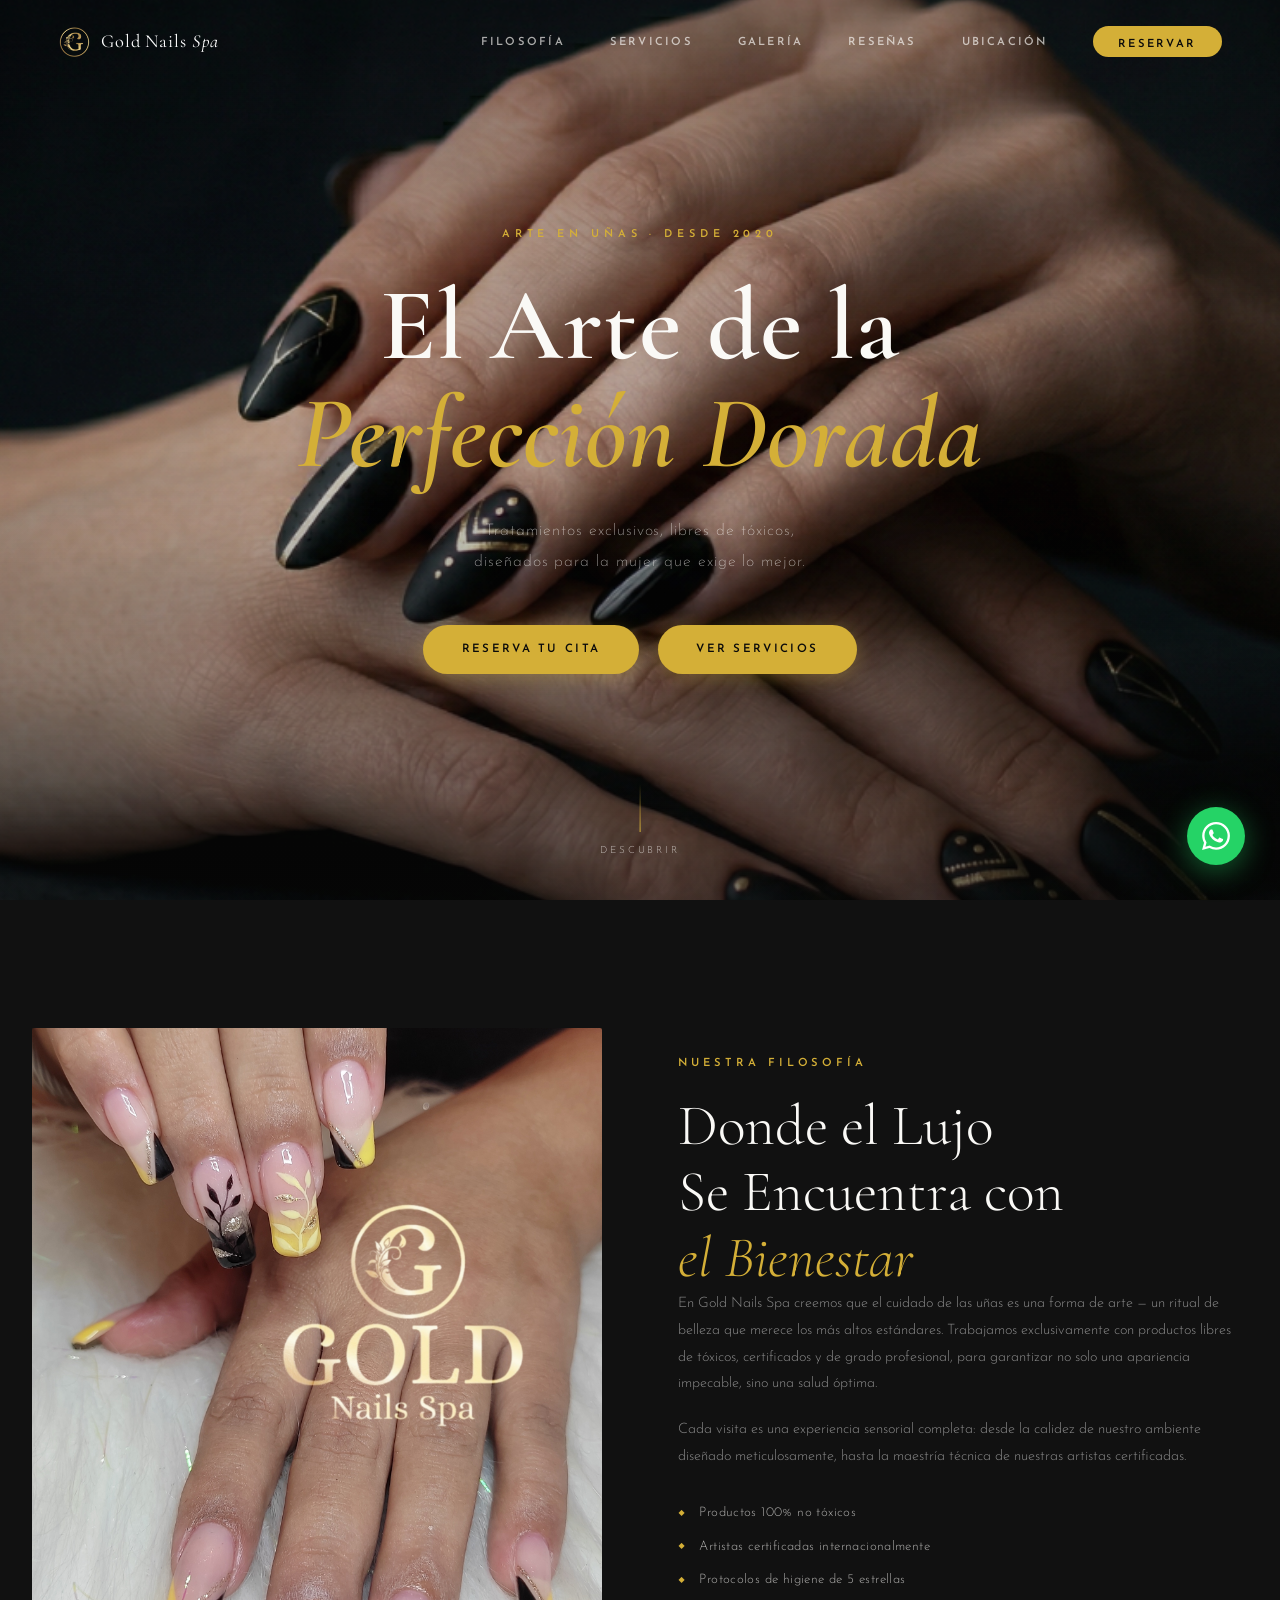
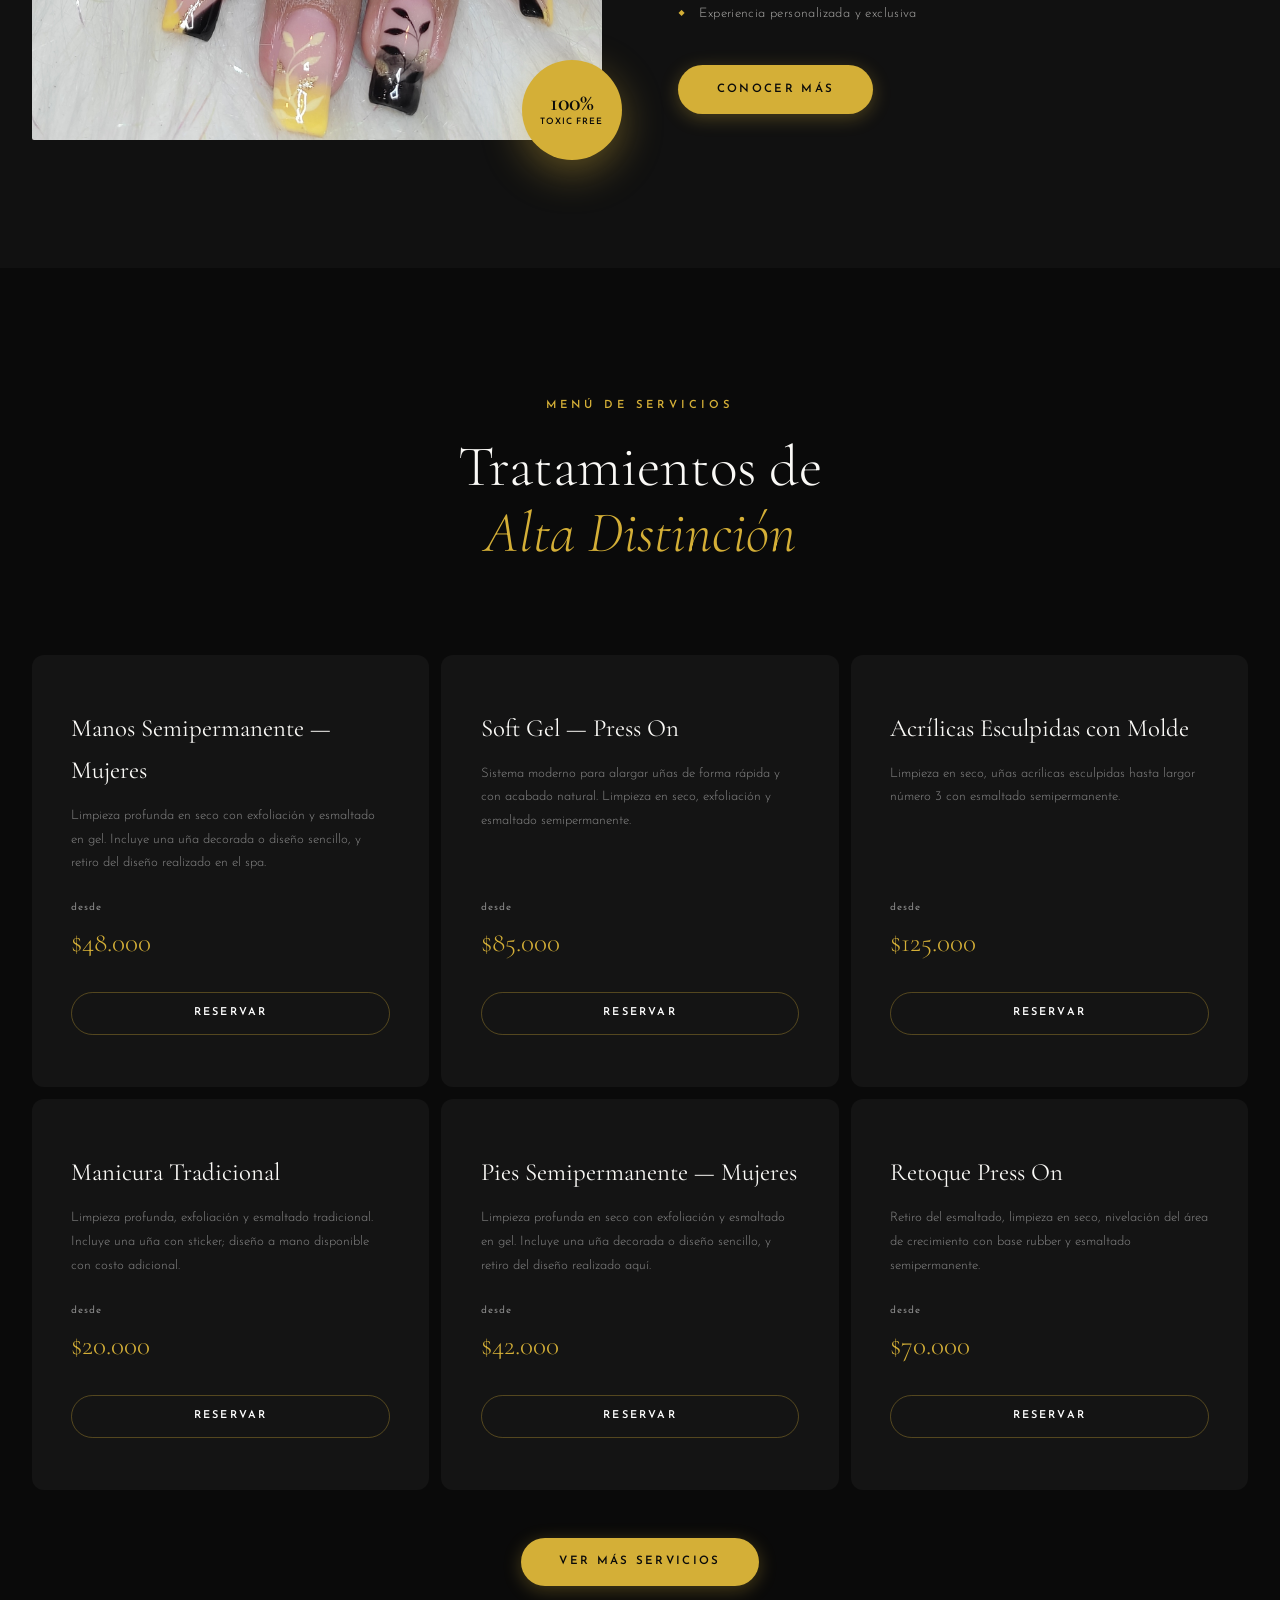
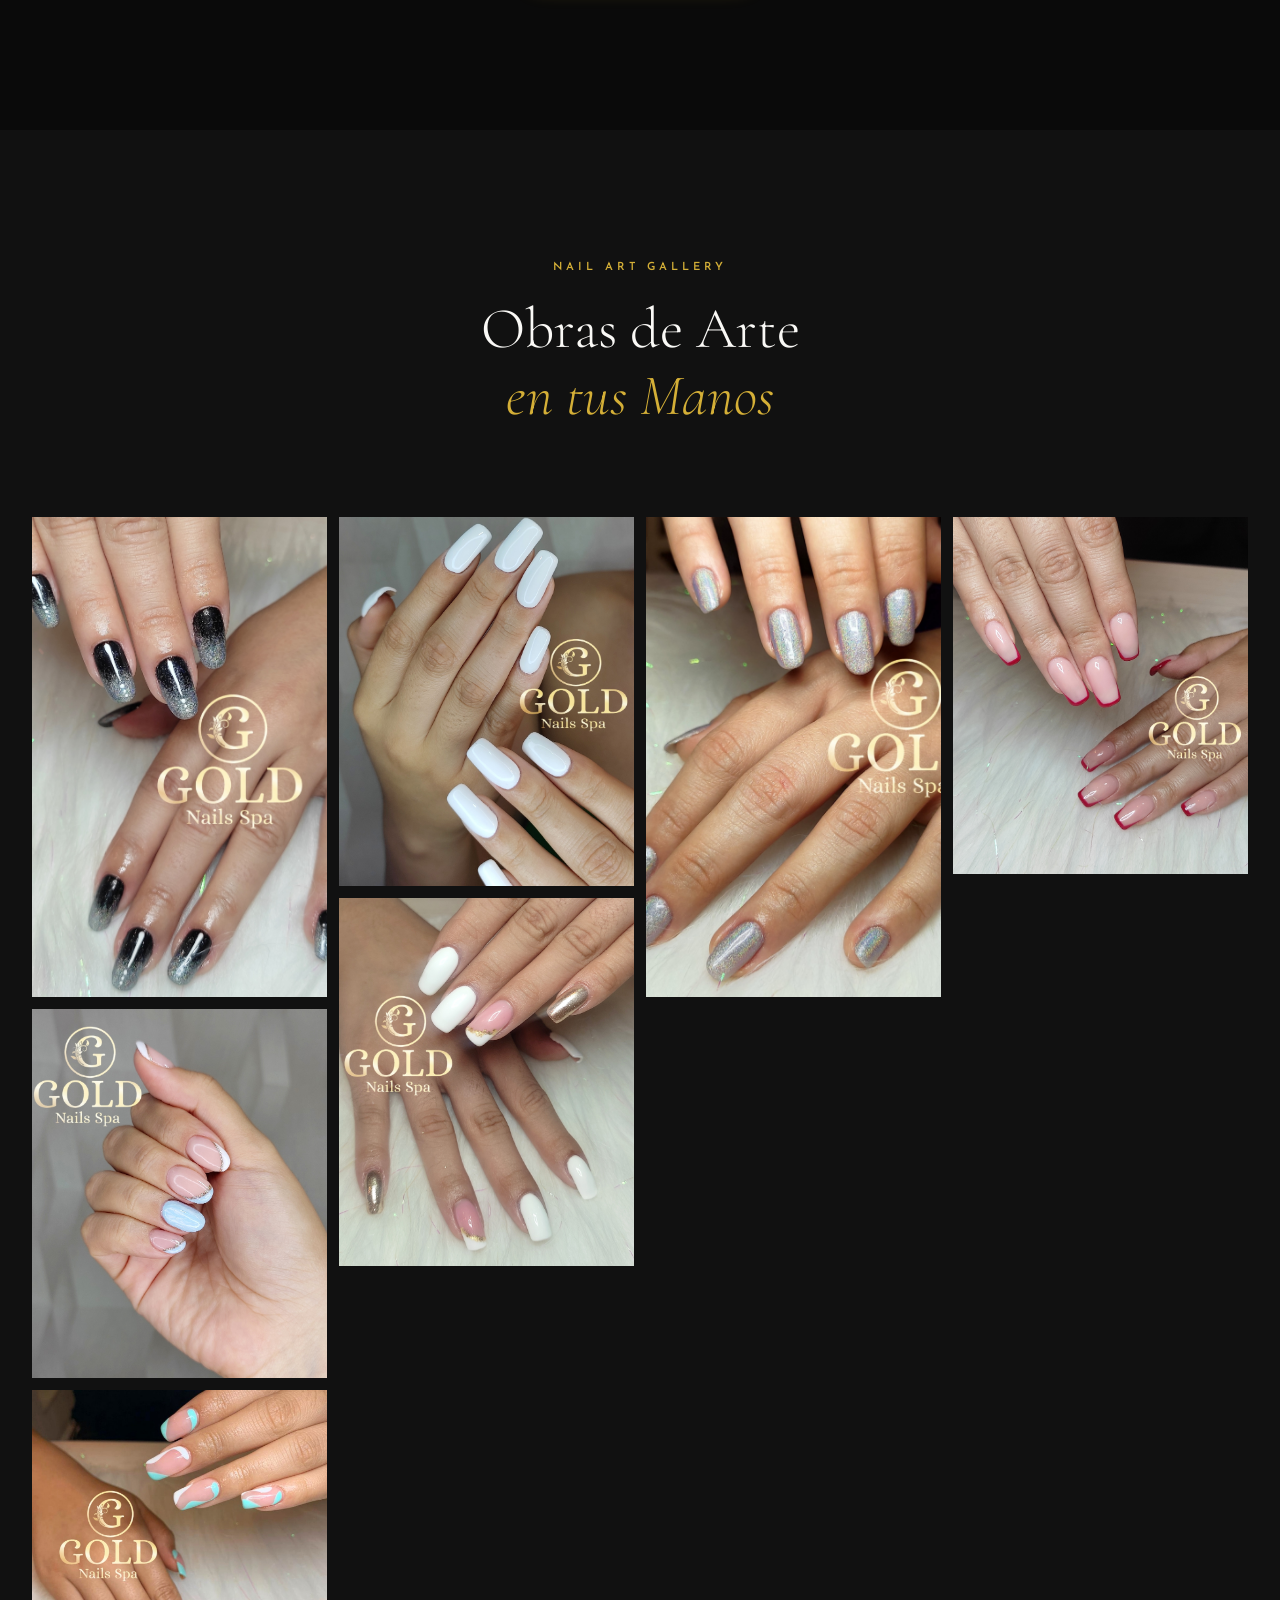
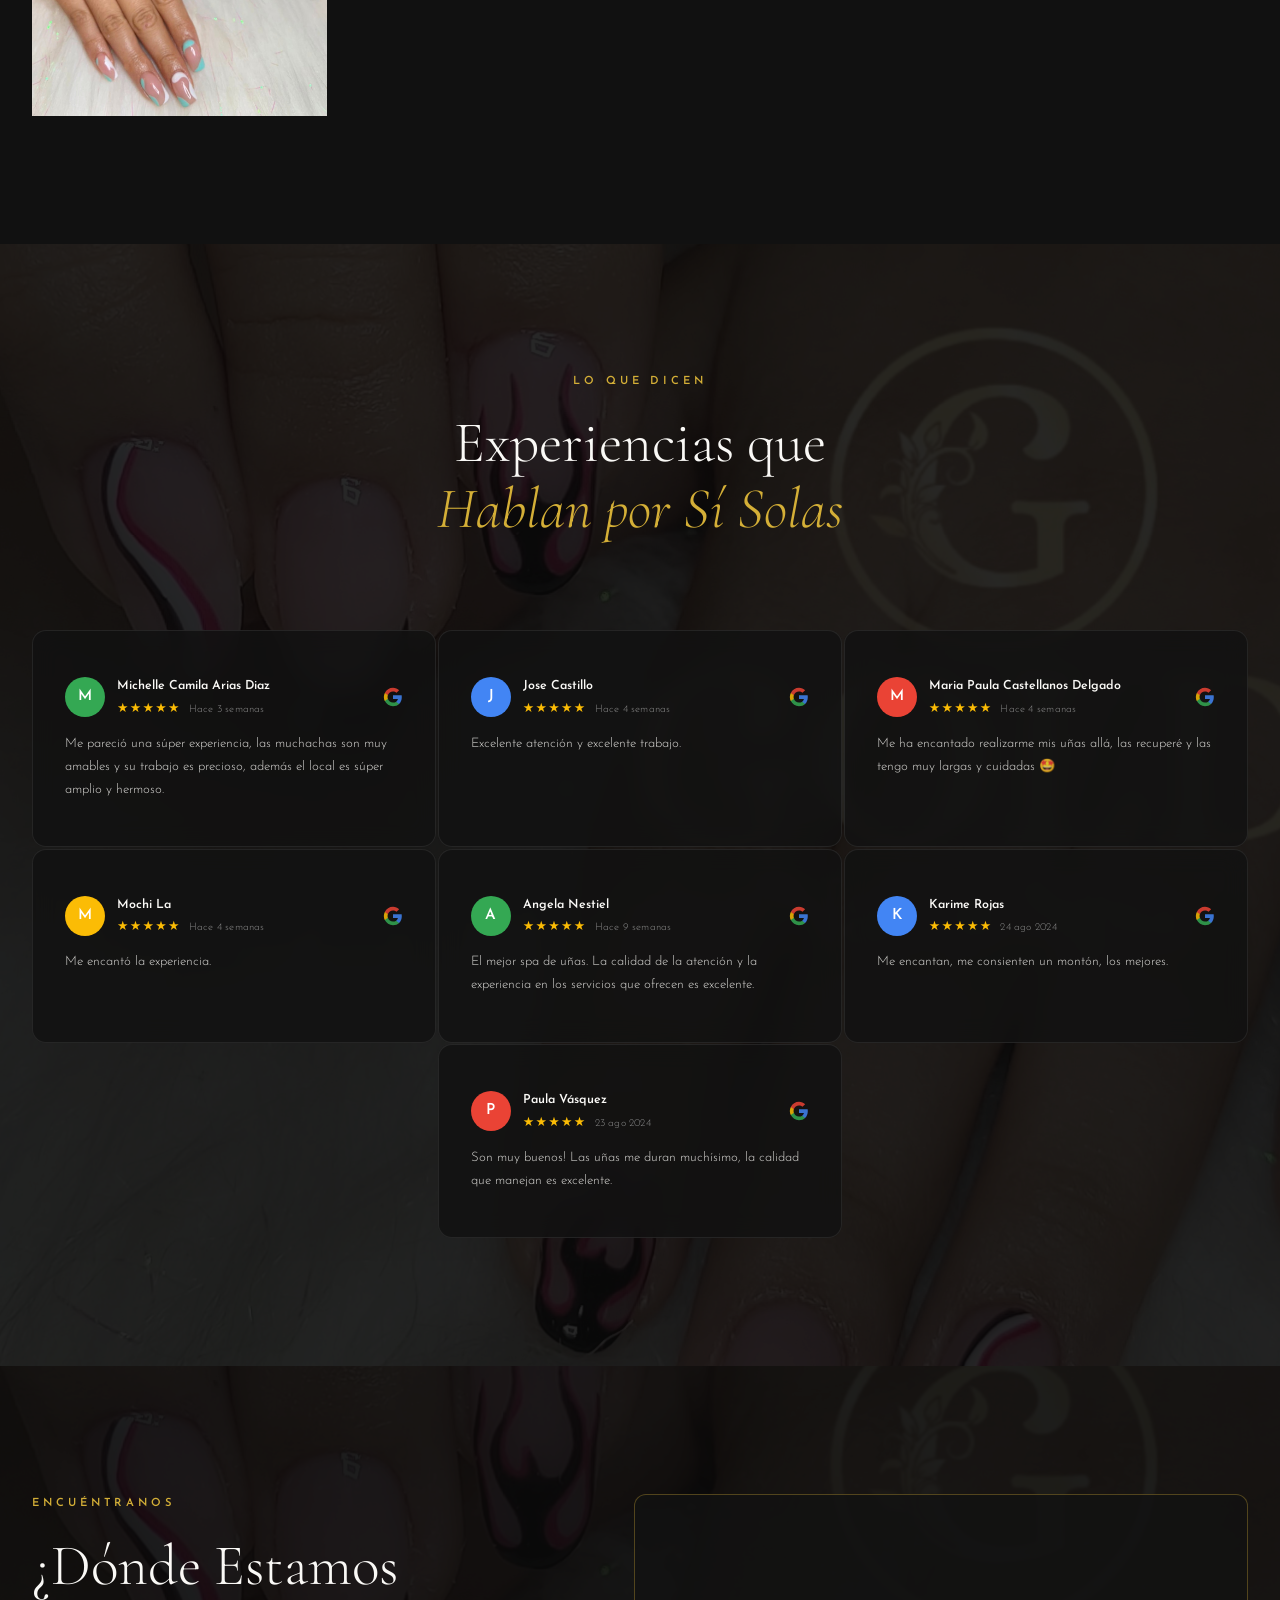
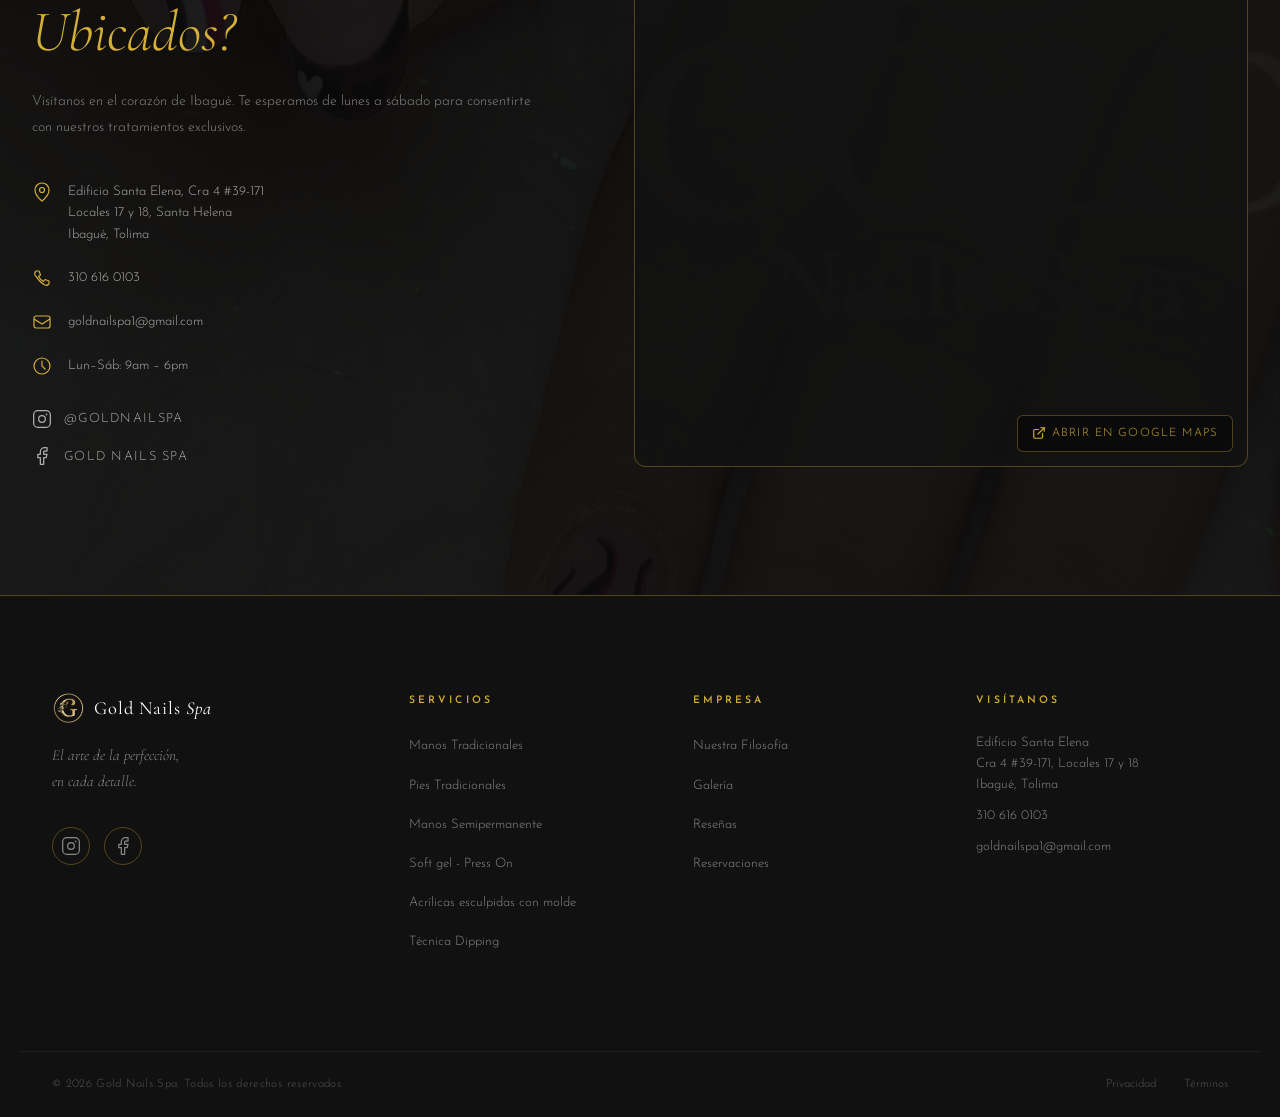
==== index.html @ 023b851c "Redesign contact section, update footer, and polish services UI - Replace booking form with location" ====
<!DOCTYPE html>
<html lang="es">
<head>
  <meta charset="UTF-8" />
  <meta name="viewport" content="width=device-width, initial-scale=1.0" />
  <title>Gold Nails Spa — Luxury Nail Artistry</title>
  <meta name="description" content="Gold Nails Spa — Ultra-premium nail artistry. Toxic-free, exclusive treatments in a 5-star environment." />
  <link rel="preconnect" href="https://fonts.googleapis.com" />
  <link rel="preconnect" href="https://fonts.gstatic.com" crossorigin />
  <link href="https://fonts.googleapis.com/css2?family=Cormorant+Garamond:ital,wght@0,300;0,400;0,500;0,600;1,300;1,400&family=Josefin+Sans:wght@200;300;400;600&display=swap" rel="stylesheet" />
  <link rel="stylesheet" href="styles.css" />
</head>
<body>

  <!-- NAVIGATION -->
  <nav class="navbar" id="navbar" role="navigation" aria-label="Main navigation">
    <div class="nav-container">
      <a href="#hero" class="nav-logo" aria-label="Gold Nails Spa Home">
        <span class="logo-icon">
          <img src="logo.png" alt="Gold Nails Spa logo" class="logo-img" />
        </span>
        <span class="logo-text">Gold Nails <em>Spa</em></span>
      </a>
      <ul class="nav-links" role="list">
        <li><a href="#about">Filosofía</a></li>
        <li><a href="services.html">Servicios</a></li>
        <li><a href="#gallery">Galería</a></li>
        <li><a href="#testimonials">Reseñas</a></li>
        <li><a href="#ubicacion">Ubicación</a></li>
        <li><a href="services.html" class="nav-cta">Reservar</a></li>
      </ul>
      <button class="hamburger" id="hamburger" aria-label="Toggle menu" aria-expanded="false" aria-controls="mobile-menu">
        <span></span><span></span><span></span>
      </button>
    </div>
    <div class="mobile-menu" id="mobile-menu" role="dialog" aria-label="Mobile navigation">
      <ul role="list">
        <li><a href="#about">Filosofía</a></li>
        <li><a href="services.html">Servicios</a></li>
        <li><a href="#gallery">Galería</a></li>
        <li><a href="#testimonials">Reseñas</a></li>
        <li><a href="#ubicacion">Ubicación</a></li>
        <li><a href="services.html">Reservar</a></li>
      </ul>
    </div>
  </nav>

  <!-- HERO -->
  <section class="hero" id="hero" aria-label="Hero">
    <div class="hero-bg parallax-bg" style="background-image: url('background.png');" aria-hidden="true"></div>
    <div class="hero-overlay" aria-hidden="true"></div>
    <div class="hero-content">
      <p class="hero-eyebrow reveal-up">Arte en Uñas · Desde 2020</p>
      <h1 class="hero-title reveal-up delay-1">
        El Arte de la<br /><em>Perfección Dorada</em>
      </h1>
      <p class="hero-subtitle reveal-up delay-2">Tratamientos exclusivos, libres de tóxicos,<br />diseñados para la mujer que exige lo mejor.</p>
      <div class="hero-actions reveal-up delay-3">
        <a href="services.html" class="btn btn-gold">Reserva Tu Cita</a>
        <a href="#services" class="btn btn-gold">Ver Servicios</a>
      </div>
    </div>
    <div class="hero-scroll-indicator" aria-hidden="true">
      <span></span>
      <p>Descubrir</p>
    </div>
  </section>

  <!-- ABOUT -->
  <section class="about" id="about" aria-labelledby="about-title">
    <div class="about-container">
      <div class="about-image reveal-left">
        <div class="about-img-frame">
          <img src="1701646232903.jpg" alt="Luxury nail treatment at Gold Nails Spa" loading="lazy" />
        </div>
        <div class="about-badge" tabindex="0" aria-label="Usamos productos libres de TPO y DMPT">
          <span>100%</span>
          <small>Toxic Free</small>
          <div class="badge-thought" role="tooltip">
            Usamos productos libres de:<br />
            <strong>TPO</strong> (Óxido de trimetilbenzoildifenilfosfina)<br />
            y <strong>DMPT</strong> (Dimetil p-toluidina)
          </div>
        </div>
      </div>
      <div class="about-text reveal-right">
        <p class="section-eyebrow">Nuestra Filosofía</p>
        <h2 class="section-title" id="about-title">Donde el Lujo<br />Se Encuentra con<br /><em>el Bienestar</em></h2>
        <p class="about-body">En Gold Nails Spa creemos que el cuidado de las uñas es una forma de arte — un ritual de belleza que merece los más altos estándares. Trabajamos exclusivamente con productos libres de tóxicos, certificados y de grado profesional, para garantizar no solo una apariencia impecable, sino una salud óptima.</p>
        <p class="about-body">Cada visita es una experiencia sensorial completa: desde la calidez de nuestro ambiente diseñado meticulosamente, hasta la maestría técnica de nuestras artistas certificadas.</p>
        <ul class="about-pillars" role="list">
          <li><span class="pillar-icon" aria-hidden="true">◆</span> Productos 100% no tóxicos</li>
          <li><span class="pillar-icon" aria-hidden="true">◆</span> Artistas certificadas internacionalmente</li>
          <li><span class="pillar-icon" aria-hidden="true">◆</span> Protocolos de higiene de 5 estrellas</li>
          <li><span class="pillar-icon" aria-hidden="true">◆</span> Experiencia personalizada y exclusiva</li>
        </ul>
        <a href="services.html" class="btn btn-gold">Conocer Más</a>
      </div>
    </div>
  </section>

  <!-- SERVICES -->
  <section class="services" id="services" aria-labelledby="services-title">
    <div class="section-header reveal-up">
      <p class="section-eyebrow">Menú de Servicios</p>
      <h2 class="section-title" id="services-title">Tratamientos de<br /><em>Alta Distinción</em></h2>
    </div>
    <div class="services-grid">
      <article class="service-card reveal-up" tabindex="0">
        <h3 class="service-name">Manos Semipermanente — Mujeres</h3>
        <p class="service-desc">Limpieza profunda en seco con exfoliación y esmaltado en gel. Incluye una uña decorada o diseño sencillo, y retiro del diseño realizado en el spa.</p>
        <p class="service-price"><span>desde</span> $48.000</p>
        <a href="services.html" class="btn btn-ghost">Reservar</a>
      </article>
      <article class="service-card reveal-up delay-1" tabindex="0">
        <h3 class="service-name">Soft Gel — Press On</h3>
        <p class="service-desc">Sistema moderno para alargar uñas de forma rápida y con acabado natural. Limpieza en seco, exfoliación y esmaltado semipermanente.</p>
        <p class="service-price"><span>desde</span> $85.000</p>
        <a href="services.html" class="btn btn-ghost">Reservar</a>
      </article>
      <article class="service-card reveal-up delay-2" tabindex="0">
        <h3 class="service-name">Acrílicas Esculpidas con Molde</h3>
        <p class="service-desc">Limpieza en seco, uñas acrílicas esculpidas hasta largor número 3 con esmaltado semipermanente.</p>
        <p class="service-price"><span>desde</span> $125.000</p>
        <a href="services.html" class="btn btn-ghost">Reservar</a>
      </article>
      <article class="service-card reveal-up delay-3" tabindex="0">
        <h3 class="service-name">Manicura Tradicional</h3>
        <p class="service-desc">Limpieza profunda, exfoliación y esmaltado tradicional. Incluye una uña con sticker; diseño a mano disponible con costo adicional.</p>
        <p class="service-price"><span>desde</span> $20.000</p>
        <a href="services.html" class="btn btn-ghost">Reservar</a>
      </article>
      <article class="service-card reveal-up delay-1" tabindex="0">
        <h3 class="service-name">Pies Semipermanente — Mujeres</h3>
        <p class="service-desc">Limpieza profunda en seco con exfoliación y esmaltado en gel. Incluye una uña decorada o diseño sencillo, y retiro del diseño realizado aquí.</p>
        <p class="service-price"><span>desde</span> $42.000</p>
        <a href="services.html" class="btn btn-ghost">Reservar</a>
      </article>
      <article class="service-card reveal-up delay-2" tabindex="0">
        <h3 class="service-name">Retoque Press On</h3>
        <p class="service-desc">Retiro del esmaltado, limpieza en seco, nivelación del área de crecimiento con base rubber y esmaltado semipermanente.</p>
        <p class="service-price"><span>desde</span> $70.000</p>
        <a href="services.html" class="btn btn-ghost">Reservar</a>
      </article>
    </div>
    <div class="services-more reveal-up">
      <a href="services.html" class="btn btn-gold">Ver Más Servicios</a>
    </div>
  </section>

  <!-- GALLERY -->
  <section class="gallery" id="gallery" aria-labelledby="gallery-title">
    <div class="section-header reveal-up">
      <p class="section-eyebrow">Nail Art Gallery</p>
      <h2 class="section-title" id="gallery-title">Obras de Arte<br /><em>en tus Manos</em></h2>
    </div>
    <div class="masonry-grid" role="list" aria-label="Gallery of nail art">
      <figure class="masonry-item tall reveal-up" role="listitem">
        <img src="1686542428584.jpg" alt="Luxury nail art design" loading="lazy" />
        <figcaption class="masonry-overlay"><span>Signature Collection</span></figcaption>
      </figure>
      <figure class="masonry-item reveal-up delay-1" role="listitem">
        <img src="1686542428554.jpg" alt="Elegant nail design" loading="lazy" />
        <figcaption class="masonry-overlay"><span>Elite Gel Series</span></figcaption>
      </figure>
      <figure class="masonry-item reveal-up delay-2" role="listitem">
        <img src="1686542376404.jpg" alt="Artistic nail sculpture" loading="lazy" />
        <figcaption class="masonry-overlay"><span>Sculpted Perfection</span></figcaption>
      </figure>
      <figure class="masonry-item wide reveal-up delay-1" role="listitem">
        <img src="1686542428516.jpg" alt="Gold nail art" loading="lazy" />
        <figcaption class="masonry-overlay"><span>24K Gold Edition</span></figcaption>
      </figure>
      <figure class="masonry-item reveal-up delay-3" role="listitem">
        <img src="1686542376350.jpg" alt="Nail art close-up" loading="lazy" />
        <figcaption class="masonry-overlay"><span>Floral Couture</span></figcaption>
      </figure>
      <figure class="masonry-item reveal-up" role="listitem">
        <img src="1686542376325.jpg" alt="Premium nail finish" loading="lazy" />
        <figcaption class="masonry-overlay"><span>Chrome Mirror</span></figcaption>
      </figure>
      <figure class="masonry-item tall reveal-up delay-2" role="listitem">
        <img src="1686542471269.jpg" alt="Nail design detail" loading="lazy" />
        <figcaption class="masonry-overlay"><span>Marble Luxe</span></figcaption>
      </figure>
      <figure class="masonry-item reveal-up delay-1" role="listitem">
        <img src="1686542471221.jpg" alt="Luxury nail treatment" loading="lazy" />
        <figcaption class="masonry-overlay"><span>Ombre Dreams</span></figcaption>
      </figure>
      <figure class="masonry-item wide reveal-up delay-3" role="listitem">
        <img src="1688924803812.jpg" alt="Nail spa treatment" loading="lazy" />
        <figcaption class="masonry-overlay"><span>Spa Ritual</span></figcaption>
      </figure>
      <figure class="masonry-item reveal-up delay-2" role="listitem">
        <img src="1688924803917.jpg" alt="Nail art masterpiece" loading="lazy" />
        <figcaption class="masonry-overlay"><span>Art Couture</span></figcaption>
      </figure>
      <figure class="masonry-item reveal-up" role="listitem">
        <img src="1705072266080.jpg" alt="Premium nail design" loading="lazy" />
        <figcaption class="masonry-overlay"><span>Gold Leaf Edition</span></figcaption>
      </figure>
    </div>
  </section>

  <!-- TESTIMONIALS -->
  <section class="testimonials" id="testimonials" aria-labelledby="testimonials-title">
    <div class="testimonials-bg parallax-bg" style="background-image: url('1701646548593.jpg');" aria-hidden="true"></div>
    <div class="testimonials-overlay" aria-hidden="true"></div>
    <div class="testimonials-content">
      <div class="section-header reveal-up">
        <p class="section-eyebrow light">Lo Que Dicen</p>
        <h2 class="section-title light" id="testimonials-title">Experiencias que<br /><em>Hablan por Sí Solas</em></h2>
      </div>
      <div class="testimonials-grid">

        <article class="testimonial-card reveal-up">
          <div class="review-header">
            <div class="review-avatar" style="--avatar-color:#34A853">M</div>
            <div class="review-info">
              <div class="review-name">Michelle Camila Arias Diaz</div>
              <div class="review-meta">
                <span class="stars" aria-label="5 estrellas">★★★★★</span>
                <span class="review-time">Hace 3 semanas</span>
              </div>
            </div>
            <svg class="google-badge" viewBox="0 0 24 24" width="20" height="20" aria-label="Google review"><path d="M22.56 12.25c0-.78-.07-1.53-.2-2.25H12v4.26h5.92c-.26 1.37-1.04 2.53-2.21 3.31v2.77h3.57c2.08-1.92 3.28-4.74 3.28-8.09z" fill="#4285F4"/><path d="M12 23c2.97 0 5.46-.98 7.28-2.66l-3.57-2.77c-.98.66-2.23 1.06-3.71 1.06-2.86 0-5.29-1.93-6.16-4.53H2.18v2.84C3.99 20.53 7.7 23 12 23z" fill="#34A853"/><path d="M5.84 14.09c-.22-.66-.35-1.36-.35-2.09s.13-1.43.35-2.09V7.07H2.18C1.43 8.55 1 10.22 1 12s.43 3.45 1.18 4.93l2.85-2.22.81-.62z" fill="#FBBC05"/><path d="M12 5.38c1.62 0 3.06.56 4.21 1.64l3.15-3.15C17.45 2.09 14.97 1 12 1 7.7 1 3.99 3.47 2.18 7.07l3.66 2.84c.87-2.6 3.3-4.53 6.16-4.53z" fill="#EA4335"/></svg>
          </div>
          <p class="review-text">Me pareció una súper experiencia, las muchachas son muy amables y su trabajo es precioso, además el local es súper amplio y hermoso.</p>
        </article>

        <article class="testimonial-card reveal-up delay-1">
          <div class="review-header">
            <div class="review-avatar" style="--avatar-color:#4285F4">J</div>
            <div class="review-info">
              <div class="review-name">Jose Castillo</div>
              <div class="review-meta">
                <span class="stars" aria-label="5 estrellas">★★★★★</span>
                <span class="review-time">Hace 4 semanas</span>
              </div>
            </div>
            <svg class="google-badge" viewBox="0 0 24 24" width="20" height="20" aria-label="Google review"><path d="M22.56 12.25c0-.78-.07-1.53-.2-2.25H12v4.26h5.92c-.26 1.37-1.04 2.53-2.21 3.31v2.77h3.57c2.08-1.92 3.28-4.74 3.28-8.09z" fill="#4285F4"/><path d="M12 23c2.97 0 5.46-.98 7.28-2.66l-3.57-2.77c-.98.66-2.23 1.06-3.71 1.06-2.86 0-5.29-1.93-6.16-4.53H2.18v2.84C3.99 20.53 7.7 23 12 23z" fill="#34A853"/><path d="M5.84 14.09c-.22-.66-.35-1.36-.35-2.09s.13-1.43.35-2.09V7.07H2.18C1.43 8.55 1 10.22 1 12s.43 3.45 1.18 4.93l2.85-2.22.81-.62z" fill="#FBBC05"/><path d="M12 5.38c1.62 0 3.06.56 4.21 1.64l3.15-3.15C17.45 2.09 14.97 1 12 1 7.7 1 3.99 3.47 2.18 7.07l3.66 2.84c.87-2.6 3.3-4.53 6.16-4.53z" fill="#EA4335"/></svg>
          </div>
          <p class="review-text">Excelente atención y excelente trabajo.</p>
        </article>

        <article class="testimonial-card reveal-up delay-2">
          <div class="review-header">
            <div class="review-avatar" style="--avatar-color:#EA4335">M</div>
            <div class="review-info">
              <div class="review-name">Maria Paula Castellanos Delgado</div>
              <div class="review-meta">
                <span class="stars" aria-label="5 estrellas">★★★★★</span>
                <span class="review-time">Hace 4 semanas</span>
              </div>
            </div>
            <svg class="google-badge" viewBox="0 0 24 24" width="20" height="20" aria-label="Google review"><path d="M22.56 12.25c0-.78-.07-1.53-.2-2.25H12v4.26h5.92c-.26 1.37-1.04 2.53-2.21 3.31v2.77h3.57c2.08-1.92 3.28-4.74 3.28-8.09z" fill="#4285F4"/><path d="M12 23c2.97 0 5.46-.98 7.28-2.66l-3.57-2.77c-.98.66-2.23 1.06-3.71 1.06-2.86 0-5.29-1.93-6.16-4.53H2.18v2.84C3.99 20.53 7.7 23 12 23z" fill="#34A853"/><path d="M5.84 14.09c-.22-.66-.35-1.36-.35-2.09s.13-1.43.35-2.09V7.07H2.18C1.43 8.55 1 10.22 1 12s.43 3.45 1.18 4.93l2.85-2.22.81-.62z" fill="#FBBC05"/><path d="M12 5.38c1.62 0 3.06.56 4.21 1.64l3.15-3.15C17.45 2.09 14.97 1 12 1 7.7 1 3.99 3.47 2.18 7.07l3.66 2.84c.87-2.6 3.3-4.53 6.16-4.53z" fill="#EA4335"/></svg>
          </div>
          <p class="review-text">Me ha encantado realizarme mis uñas allá, las recuperé y las tengo muy largas y cuidadas 🤩</p>
        </article>

        <article class="testimonial-card reveal-up delay-1">
          <div class="review-header">
            <div class="review-avatar" style="--avatar-color:#FBBC05">M</div>
            <div class="review-info">
              <div class="review-name">Mochi La</div>
              <div class="review-meta">
                <span class="stars" aria-label="5 estrellas">★★★★★</span>
                <span class="review-time">Hace 4 semanas</span>
              </div>
            </div>
            <svg class="google-badge" viewBox="0 0 24 24" width="20" height="20" aria-label="Google review"><path d="M22.56 12.25c0-.78-.07-1.53-.2-2.25H12v4.26h5.92c-.26 1.37-1.04 2.53-2.21 3.31v2.77h3.57c2.08-1.92 3.28-4.74 3.28-8.09z" fill="#4285F4"/><path d="M12 23c2.97 0 5.46-.98 7.28-2.66l-3.57-2.77c-.98.66-2.23 1.06-3.71 1.06-2.86 0-5.29-1.93-6.16-4.53H2.18v2.84C3.99 20.53 7.7 23 12 23z" fill="#34A853"/><path d="M5.84 14.09c-.22-.66-.35-1.36-.35-2.09s.13-1.43.35-2.09V7.07H2.18C1.43 8.55 1 10.22 1 12s.43 3.45 1.18 4.93l2.85-2.22.81-.62z" fill="#FBBC05"/><path d="M12 5.38c1.62 0 3.06.56 4.21 1.64l3.15-3.15C17.45 2.09 14.97 1 12 1 7.7 1 3.99 3.47 2.18 7.07l3.66 2.84c.87-2.6 3.3-4.53 6.16-4.53z" fill="#EA4335"/></svg>
          </div>
          <p class="review-text">Me encantó la experiencia.</p>
        </article>

        <article class="testimonial-card reveal-up delay-2">
          <div class="review-header">
            <div class="review-avatar" style="--avatar-color:#34A853">A</div>
            <div class="review-info">
              <div class="review-name">Angela Nestiel</div>
              <div class="review-meta">
                <span class="stars" aria-label="5 estrellas">★★★★★</span>
                <span class="review-time">Hace 9 semanas</span>
              </div>
            </div>
            <svg class="google-badge" viewBox="0 0 24 24" width="20" height="20" aria-label="Google review"><path d="M22.56 12.25c0-.78-.07-1.53-.2-2.25H12v4.26h5.92c-.26 1.37-1.04 2.53-2.21 3.31v2.77h3.57c2.08-1.92 3.28-4.74 3.28-8.09z" fill="#4285F4"/><path d="M12 23c2.97 0 5.46-.98 7.28-2.66l-3.57-2.77c-.98.66-2.23 1.06-3.71 1.06-2.86 0-5.29-1.93-6.16-4.53H2.18v2.84C3.99 20.53 7.7 23 12 23z" fill="#34A853"/><path d="M5.84 14.09c-.22-.66-.35-1.36-.35-2.09s.13-1.43.35-2.09V7.07H2.18C1.43 8.55 1 10.22 1 12s.43 3.45 1.18 4.93l2.85-2.22.81-.62z" fill="#FBBC05"/><path d="M12 5.38c1.62 0 3.06.56 4.21 1.64l3.15-3.15C17.45 2.09 14.97 1 12 1 7.7 1 3.99 3.47 2.18 7.07l3.66 2.84c.87-2.6 3.3-4.53 6.16-4.53z" fill="#EA4335"/></svg>
          </div>
          <p class="review-text">El mejor spa de uñas. La calidad de la atención y la experiencia en los servicios que ofrecen es excelente.</p>
        </article>

        <article class="testimonial-card reveal-up delay-3">
          <div class="review-header">
            <div class="review-avatar" style="--avatar-color:#4285F4">K</div>
            <div class="review-info">
              <div class="review-name">Karime Rojas</div>
              <div class="review-meta">
                <span class="stars" aria-label="5 estrellas">★★★★★</span>
                <span class="review-time">24 ago 2024</span>
              </div>
            </div>
            <svg class="google-badge" viewBox="0 0 24 24" width="20" height="20" aria-label="Google review"><path d="M22.56 12.25c0-.78-.07-1.53-.2-2.25H12v4.26h5.92c-.26 1.37-1.04 2.53-2.21 3.31v2.77h3.57c2.08-1.92 3.28-4.74 3.28-8.09z" fill="#4285F4"/><path d="M12 23c2.97 0 5.46-.98 7.28-2.66l-3.57-2.77c-.98.66-2.23 1.06-3.71 1.06-2.86 0-5.29-1.93-6.16-4.53H2.18v2.84C3.99 20.53 7.7 23 12 23z" fill="#34A853"/><path d="M5.84 14.09c-.22-.66-.35-1.36-.35-2.09s.13-1.43.35-2.09V7.07H2.18C1.43 8.55 1 10.22 1 12s.43 3.45 1.18 4.93l2.85-2.22.81-.62z" fill="#FBBC05"/><path d="M12 5.38c1.62 0 3.06.56 4.21 1.64l3.15-3.15C17.45 2.09 14.97 1 12 1 7.7 1 3.99 3.47 2.18 7.07l3.66 2.84c.87-2.6 3.3-4.53 6.16-4.53z" fill="#EA4335"/></svg>
          </div>
          <p class="review-text">Me encantan, me consienten un montón, los mejores.</p>
        </article>

        <article class="testimonial-card reveal-up delay-1">
          <div class="review-header">
            <div class="review-avatar" style="--avatar-color:#EA4335">P</div>
            <div class="review-info">
              <div class="review-name">Paula Vásquez</div>
              <div class="review-meta">
                <span class="stars" aria-label="5 estrellas">★★★★★</span>
                <span class="review-time">23 ago 2024</span>
              </div>
            </div>
            <svg class="google-badge" viewBox="0 0 24 24" width="20" height="20" aria-label="Google review"><path d="M22.56 12.25c0-.78-.07-1.53-.2-2.25H12v4.26h5.92c-.26 1.37-1.04 2.53-2.21 3.31v2.77h3.57c2.08-1.92 3.28-4.74 3.28-8.09z" fill="#4285F4"/><path d="M12 23c2.97 0 5.46-.98 7.28-2.66l-3.57-2.77c-.98.66-2.23 1.06-3.71 1.06-2.86 0-5.29-1.93-6.16-4.53H2.18v2.84C3.99 20.53 7.7 23 12 23z" fill="#34A853"/><path d="M5.84 14.09c-.22-.66-.35-1.36-.35-2.09s.13-1.43.35-2.09V7.07H2.18C1.43 8.55 1 10.22 1 12s.43 3.45 1.18 4.93l2.85-2.22.81-.62z" fill="#FBBC05"/><path d="M12 5.38c1.62 0 3.06.56 4.21 1.64l3.15-3.15C17.45 2.09 14.97 1 12 1 7.7 1 3.99 3.47 2.18 7.07l3.66 2.84c.87-2.6 3.3-4.53 6.16-4.53z" fill="#EA4335"/></svg>
          </div>
          <p class="review-text">Son muy buenos! Las uñas me duran muchísimo, la calidad que manejan es excelente.</p>
        </article>

      </div>
    </div>
  </section>

  <!-- UBICACIÓN -->
  <section class="booking" id="ubicacion" aria-labelledby="ubicacion-title">
    <div class="booking-bg parallax-bg" style="background-image: url('1701646548593.jpg');" aria-hidden="true"></div>
    <div class="booking-overlay" aria-hidden="true"></div>
    <div class="booking-container">
      <div class="booking-info reveal-left">
        <p class="section-eyebrow light">Encuéntranos</p>
        <h2 class="section-title light" id="ubicacion-title">¿Dónde Estamos<br /><em>Ubicados?</em></h2>
        <p class="booking-text">Visítanos en el corazón de Ibagué. Te esperamos de lunes a sábado para consentirte con nuestros tratamientos exclusivos.</p>
        <ul class="contact-list" role="list">
          <li>
            <svg width="20" height="20" viewBox="0 0 20 20" fill="none" aria-hidden="true"><path d="M10 1C6.1 1 3 4.1 3 8C3 13.3 10 19 10 19C10 19 17 13.3 17 8C17 4.1 13.9 1 10 1ZM10 10.5C8.6 10.5 7.5 9.4 7.5 8C7.5 6.6 8.6 5.5 10 5.5C11.4 5.5 12.5 6.6 12.5 8C12.5 9.4 11.4 10.5 10 10.5Z" stroke="#D4AF37" stroke-width="1.2" fill="none"/></svg>
            <span>Edificio Santa Elena, Cra 4 #39-171<br />Locales 17 y 18, Santa Helena<br />Ibagué, Tolima</span>
          </li>
          <li>
            <svg width="20" height="20" viewBox="0 0 20 20" fill="none" aria-hidden="true"><path d="M4 3H7L8.5 7L6.5 8.5C7.5 10.5 9.5 12.5 11.5 13.5L13 11.5L17 13V16C17 16 15 18 13 17C8 15 5 10 3 7C2 5 4 3 4 3Z" stroke="#D4AF37" stroke-width="1.2" fill="none" stroke-linejoin="round"/></svg>
            <span><a href="tel:+573106160103" style="color:inherit;text-decoration:none;">310 616 0103</a></span>
          </li>
          <li>
            <svg width="20" height="20" viewBox="0 0 20 20" fill="none" aria-hidden="true"><rect x="2" y="4" width="16" height="12" rx="2" stroke="#D4AF37" stroke-width="1.2" fill="none"/><path d="M2 7L10 12L18 7" stroke="#D4AF37" stroke-width="1.2"/></svg>
            <span><a href="mailto:goldnailspa1@gmail.com" style="color:inherit;text-decoration:none;">goldnailspa1@gmail.com</a></span>
          </li>
          <li>
            <svg width="20" height="20" viewBox="0 0 20 20" fill="none" aria-hidden="true"><circle cx="10" cy="10" r="8" stroke="#D4AF37" stroke-width="1.2" fill="none"/><path d="M10 5V10L13 13" stroke="#D4AF37" stroke-width="1.2" stroke-linecap="round"/></svg>
            <span>Lun–Sáb: 9am – 6pm</span>
          </li>
        </ul>
        <div class="location-social" role="list" aria-label="Redes sociales">
          <a href="https://www.instagram.com/goldnailspa/" target="_blank" rel="noopener noreferrer" class="location-social-link" aria-label="Instagram" role="listitem">
            <svg width="20" height="20" viewBox="0 0 24 24" fill="none" stroke="currentColor" stroke-width="1.5" stroke-linecap="round" stroke-linejoin="round" aria-hidden="true"><rect x="2" y="2" width="20" height="20" rx="5"/><circle cx="12" cy="12" r="4"/><circle cx="17.5" cy="6.5" r="1" fill="currentColor" stroke="none"/></svg>
            <span>@goldnailspa</span>
          </a>
          <a href="https://www.facebook.com/goldnailspa" target="_blank" rel="noopener noreferrer" class="location-social-link" aria-label="Facebook" role="listitem">
            <svg width="20" height="20" viewBox="0 0 24 24" fill="none" stroke="currentColor" stroke-width="1.5" stroke-linecap="round" stroke-linejoin="round" aria-hidden="true"><path d="M18 2h-3a5 5 0 0 0-5 5v3H7v4h3v8h4v-8h3l1-4h-4V7a1 1 0 0 1 1-1h3z"/></svg>
            <span>Gold Nails Spa</span>
          </a>
        </div>
      </div>
      <div class="booking-form-wrap location-map-wrap reveal-right">
        <div class="map-inner">
          <iframe
            src="https://maps.google.com/maps?q=Cra+4+%2339-171,+Ibagu%C3%A9,+Tolima,+Colombia&output=embed&hl=es"
            width="100%"
            height="100%"
            style="border:0;"
            allowfullscreen=""
            loading="lazy"
            referrerpolicy="no-referrer-when-downgrade"
            title="Ubicación de Gold Nails Spa — Ibagué, Tolima">
          </iframe>
          <a href="https://maps.app.goo.gl/pTnbKszu2VyvY33J7"
             target="_blank"
             rel="noopener noreferrer"
             class="map-open-link"
             aria-label="Abrir en Google Maps">
            <svg width="14" height="14" viewBox="0 0 24 24" fill="none" stroke="currentColor" stroke-width="2" stroke-linecap="round" stroke-linejoin="round" aria-hidden="true"><path d="M18 13v6a2 2 0 0 1-2 2H5a2 2 0 0 1-2-2V8a2 2 0 0 1 2-2h6"/><polyline points="15 3 21 3 21 9"/><line x1="10" y1="14" x2="21" y2="3"/></svg>
            Abrir en Google Maps
          </a>
        </div>
      </div>
    </div>
  </section>

  <!-- FOOTER -->
  <footer class="footer" role="contentinfo">
    <div class="footer-top">
      <div class="footer-brand">
        <a href="#hero" class="nav-logo" aria-label="Gold Nails Spa">
          <span class="logo-icon">
            <img src="logo.png" alt="Gold Nails Spa logo" class="logo-img" />
          </span>
          <span class="logo-text">Gold Nails <em>Spa</em></span>
        </a>
        <p class="footer-tagline">El arte de la perfección,<br />en cada detalle.</p>
        <div class="footer-social" role="list" aria-label="Social media links">
          <a href="https://www.instagram.com/goldnailspa/" target="_blank" rel="noopener noreferrer" class="social-link" aria-label="Instagram" role="listitem">
            <svg width="20" height="20" viewBox="0 0 24 24" fill="none" stroke="currentColor" stroke-width="1.5" stroke-linecap="round" stroke-linejoin="round" aria-hidden="true"><rect x="2" y="2" width="20" height="20" rx="5"/><circle cx="12" cy="12" r="4"/><circle cx="17.5" cy="6.5" r="1" fill="currentColor" stroke="none"/></svg>
          </a>
          <a href="https://www.facebook.com/goldnailspa" target="_blank" rel="noopener noreferrer" class="social-link" aria-label="Facebook" role="listitem">
            <svg width="20" height="20" viewBox="0 0 24 24" fill="none" stroke="currentColor" stroke-width="1.5" stroke-linecap="round" stroke-linejoin="round" aria-hidden="true"><path d="M18 2h-3a5 5 0 0 0-5 5v3H7v4h3v8h4v-8h3l1-4h-4V7a1 1 0 0 1 1-1h3z"/></svg>
          </a>
        </div>
      </div>
      <nav class="footer-nav" aria-label="Footer navigation">
        <div class="footer-nav-col">
          <h4>Servicios</h4>
          <ul role="list">
            <li><a href="services.html">Manos Tradicionales</a></li>
            <li><a href="services.html">Pies Tradicionales</a></li>
            <li><a href="services.html">Manos Semipermanente</a></li>
            <li><a href="services.html">Soft gel - Press On</a></li>
            <li><a href="services.html">Acrílicas esculpidas con molde</a></li>
            <li><a href="services.html">Técnica Dipping</a></li>
          </ul>
        </div>
        <div class="footer-nav-col">
          <h4>Empresa</h4>
          <ul role="list">
            <li><a href="#about">Nuestra Filosofía</a></li>
            <li><a href="#gallery">Galería</a></li>
            <li><a href="#testimonials">Reseñas</a></li>
            <li><a href="services.html">Reservaciones</a></li>
          </ul>
        </div>
        <div class="footer-nav-col">
          <h4>Visítanos</h4>
          <address>
            <p>Edificio Santa Elena<br />Cra 4 #39-171, Locales 17 y 18<br />Ibagué, Tolima</p>
            <p><a href="tel:+573106160103">310 616 0103</a></p>
            <p><a href="mailto:goldnailspa1@gmail.com">goldnailspa1@gmail.com</a></p>
          </address>
        </div>
      </nav>
    </div>
    <div class="footer-bottom">
      <p class="footer-legal">© <span id="current-year">2024</span> Gold Nails Spa. Todos los derechos reservados.</p>
      <div class="footer-legal-links">
        <a href="#">Privacidad</a>
        <span aria-hidden="true">·</span>
        <a href="#">Términos</a>
      </div>
    </div>
  </footer>

  <!-- WHATSAPP FLOATING BUTTON -->
  <a href="https://wa.me/573106160103?text=Hola%2C%20me%20gustar%C3%ADa%20reservar%20una%20cita%20en%20Gold%20Nails%20Spa"
     class="whatsapp-btn"
     target="_blank"
     rel="noopener noreferrer"
     aria-label="Contactar por WhatsApp">
    <svg width="28" height="28" viewBox="0 0 24 24" fill="currentColor" aria-hidden="true">
      <path d="M17.472 14.382c-.297-.149-1.758-.867-2.03-.967-.273-.099-.471-.148-.67.15-.197.297-.767.966-.94 1.164-.173.199-.347.223-.644.075-.297-.15-1.255-.463-2.39-1.475-.883-.788-1.48-1.761-1.653-2.059-.173-.297-.018-.458.13-.606.134-.133.298-.347.446-.52.149-.174.198-.298.298-.497.099-.198.05-.371-.025-.52-.075-.149-.669-1.612-.916-2.207-.242-.579-.487-.5-.669-.51-.173-.008-.371-.01-.57-.01-.198 0-.52.074-.792.372-.272.297-1.04 1.016-1.04 2.479 0 1.462 1.065 2.875 1.213 3.074.149.198 2.096 3.2 5.077 4.487.709.306 1.262.489 1.694.625.712.227 1.36.195 1.871.118.571-.085 1.758-.719 2.006-1.413.248-.694.248-1.289.173-1.413-.074-.124-.272-.198-.57-.347m-5.421 7.403h-.004a9.87 9.87 0 01-5.031-1.378l-.361-.214-3.741.982.998-3.648-.235-.374a9.86 9.86 0 01-1.51-5.26c.001-5.45 4.436-9.884 9.888-9.884 2.64 0 5.122 1.03 6.988 2.898a9.825 9.825 0 012.893 6.994c-.003 5.45-4.437 9.884-9.885 9.884m8.413-18.297A11.815 11.815 0 0012.05 0C5.495 0 .16 5.335.157 11.892c0 2.096.547 4.142 1.588 5.945L.057 24l6.305-1.654a11.882 11.882 0 005.683 1.448h.005c6.554 0 11.89-5.335 11.893-11.893a11.821 11.821 0 00-3.48-8.413z"/>
    </svg>
    <span class="whatsapp-tooltip">¿Hablamos?</span>
  </a>

  <!-- TOAST -->
  <div class="toast" id="toast" role="alert" aria-live="polite" aria-atomic="true">
    <svg width="20" height="20" viewBox="0 0 20 20" fill="none" aria-hidden="true"><path d="M4 10L8 14L16 6" stroke="#D4AF37" stroke-width="2" stroke-linecap="round" stroke-linejoin="round"/></svg>
    <span>¡Solicitud enviada! Te contactaremos pronto.</span>
  </div>

  <script src="main.js"></script>
</body>
</html>
---- styles.css ----
/* ═══════════════════════════════════════════════════
   GOLD NAILS SPA — styles.css
   Design System: Ultra-Luxury · Black / Gold / Cream
═══════════════════════════════════════════════════ */

/* ── Reset & Base ── */
*, *::before, *::after { box-sizing: border-box; margin: 0; padding: 0; }

:root {
  --black:      #0A0A0A;
  --black-soft: #111111;
  --black-card: #141414;
  --black-glass:#161616e6;
  --gold:       #D4AF37;
  --gold-light: #E8C84A;
  --gold-dim:   #D4AF3733;
  --gold-border:#D4AF3755;
  --cream:      #FAF9F6;
  --cream-dim:  #FAF9F6aa;
  --grey:       #888888;
  --grey-light: #555555;

  --font-serif: 'Cormorant Garamond', Georgia, serif;
  --font-sans:  'Josefin Sans', system-ui, sans-serif;

  --ease-luxury: cubic-bezier(0.76, 0, 0.24, 1);
  --ease-spring: cubic-bezier(0.34, 1.56, 0.64, 1);

  --section-pad: clamp(80px, 10vw, 140px);
  --container:   1240px;

  --cart-width: 420px;
  --cart-z:     1100;
  --cart-bg-z:  1099;
}

html {
  scroll-behavior: smooth;
  font-size: 16px;
}

body {
  background-color: var(--black);
  color: var(--cream);
  font-family: var(--font-sans);
  font-weight: 300;
  line-height: 1.7;
  overflow-x: hidden;
  -webkit-font-smoothing: antialiased;
}

img { display: block; width: 100%; height: 100%; object-fit: cover; }
a   { color: inherit; text-decoration: none; }
ul  { list-style: none; }

::selection {
  background: var(--gold);
  color: var(--black);
}

/* ── Scrollbar ── */
::-webkit-scrollbar { width: 4px; }
::-webkit-scrollbar-track { background: var(--black); }
::-webkit-scrollbar-thumb { background: var(--gold); border-radius: 2px; }

/* ═══════════════════════════════════════════════════
   TYPOGRAPHY
═══════════════════════════════════════════════════ */
.section-eyebrow {
  font-family: var(--font-sans);
  font-size: 0.7rem;
  font-weight: 600;
  letter-spacing: 0.35em;
  text-transform: uppercase;
  color: var(--gold);
  margin-bottom: 1.2rem;
}
.section-eyebrow.light { color: var(--gold); }

.section-title {
  font-family: var(--font-serif);
  font-size: clamp(2.4rem, 4.5vw, 4rem);
  font-weight: 300;
  line-height: 1.15;
  color: var(--cream);
}
.section-title em {
  font-style: italic;
  color: var(--gold);
}
.section-title.light { color: var(--cream); }

.section-header {
  text-align: center;
  max-width: 640px;
  margin: 0 auto clamp(48px, 7vw, 88px);
}

/* ═══════════════════════════════════════════════════
   BUTTONS
═══════════════════════════════════════════════════ */
.btn {
  display: inline-flex;
  align-items: center;
  justify-content: center;
  gap: 0.5rem;
  padding: 0.9rem 2.4rem;
  border-radius: 999px;
  font-family: var(--font-sans);
  font-size: 0.72rem;
  font-weight: 600;
  letter-spacing: 0.2em;
  text-transform: uppercase;
  cursor: pointer;
  border: none;
  outline: none;
  position: relative;
  overflow: hidden;
  transition: transform 0.25s var(--ease-luxury),
              box-shadow 0.25s var(--ease-luxury),
              filter 0.25s var(--ease-luxury),
              color 0.25s var(--ease-luxury);
  -webkit-tap-highlight-color: transparent;
}

.btn:active { transform: scale(0.97); }

/* Gold fill */
.btn-gold {
  background: var(--gold);
  color: var(--black);
  box-shadow: 0 4px 18px rgba(212,175,55,0.30);
}
.btn-gold:hover {
  transform: scale(1.06);
  filter: brightness(1.18);
  box-shadow: 0 8px 36px rgba(212,175,55,0.55);
  color: #ffffff;
}

/* Outline */
.btn-outline {
  background: transparent;
  color: var(--cream);
  border: 1px solid var(--gold-border);
}
.btn-outline:hover {
  transform: scale(1.06);
  filter: brightness(1.15);
  color: var(--black);
  background: var(--gold);
  border-color: var(--gold);
  box-shadow: 0 8px 36px rgba(212,175,55,0.55);
}

/* Ghost (dark cards) */
.btn-ghost {
  background: transparent;
  color: var(--gold);
  border: 1px solid var(--gold-border);
  padding: 0.7rem 1.8rem;
  font-size: 0.68rem;
}
.btn-ghost::before { background: var(--gold); }
.btn-ghost:hover::before { transform: translateX(0); }
.btn-ghost:hover { color: var(--black); border-color: var(--gold); }

.btn-full { width: 100%; }

/* ═══════════════════════════════════════════════════
   SCROLL REVEAL ANIMATIONS
═══════════════════════════════════════════════════ */
.reveal-up,
.reveal-left,
.reveal-right {
  opacity: 0;
  transition: opacity 0.9s var(--ease-luxury),
              transform 0.9s var(--ease-luxury);
}
.reveal-up    { transform: translateY(52px); }
.reveal-left  { transform: translateX(-52px); }
.reveal-right { transform: translateX(52px); }

.reveal-up.visible,
.reveal-left.visible,
.reveal-right.visible {
  opacity: 1;
  transform: translate(0);
}

.delay-1 { transition-delay: 0.12s; }
.delay-2 { transition-delay: 0.24s; }
.delay-3 { transition-delay: 0.36s; }

/* ═══════════════════════════════════════════════════
   PARALLAX
═══════════════════════════════════════════════════ */
.parallax-bg {
  position: absolute;
  inset: -20%;
  background-size: cover;
  background-position: center;
  will-change: transform;
  pointer-events: none;
}

/* ═══════════════════════════════════════════════════
   NAVBAR
═══════════════════════════════════════════════════ */
.navbar {
  position: fixed;
  top: 0; left: 0; right: 0;
  z-index: 1000;
  padding: 0;
  transition: background 0.5s var(--ease-luxury),
              padding 0.4s var(--ease-luxury),
              box-shadow 0.5s;
}

.navbar.scrolled {
  background: var(--black-glass);
  backdrop-filter: blur(20px) saturate(1.4);
  -webkit-backdrop-filter: blur(20px) saturate(1.4);
  box-shadow: 0 1px 0 var(--gold-border);
  padding: 0;
}

.nav-container {
  display: flex;
  align-items: center;
  justify-content: space-between;
  max-width: var(--container);
  margin: 0 auto;
  padding: 1.6rem 2.4rem;
  transition: padding 0.4s var(--ease-luxury);
}

.navbar.scrolled .nav-container { padding: 1rem 2.4rem; }

.nav-logo {
  display: flex;
  align-items: center;
  gap: 0.65rem;
}
.logo-icon { display: flex; }
.logo-img {
  height: 32px;
  width: auto;
  display: block;
  mix-blend-mode: screen;
}
.logo-text {
  font-family: var(--font-serif);
  font-size: 1.15rem;
  font-weight: 400;
  letter-spacing: 0.05em;
  color: #ffffff;
}
.logo-text em {
  font-style: italic;
  color: #ffffff;
}

.nav-links {
  display: flex;
  align-items: center;
  gap: 2.8rem;
}
.nav-links a {
  font-size: 0.7rem;
  font-weight: 600;
  letter-spacing: 0.2em;
  text-transform: uppercase;
  color: var(--cream-dim);
  position: relative;
  padding-bottom: 3px;
  transition: color 0.3s, transform 0.25s var(--ease-luxury);
  display: inline-block;
}
.nav-links a::after {
  content: '';
  position: absolute;
  bottom: 0; left: 0;
  width: 0; height: 1px;
  background: var(--gold);
  transition: width 0.4s var(--ease-luxury);
}
.nav-links a:hover { color: var(--cream); transform: scale(1.08); }
.nav-links a:hover::after { width: 100%; }

.nav-cta {
  background: var(--gold) !important;
  color: var(--black) !important;
  padding: 0.6rem 1.6rem;
  border-radius: 999px;
  transition: color 0.25s, background 0.25s, box-shadow 0.25s, transform 0.25s var(--ease-luxury), filter 0.25s !important;
}
.nav-cta::after { display: none !important; }
.nav-cta:hover {
  background: var(--gold-light) !important;
  color: #ffffff !important;
  box-shadow: 0 6px 30px #D4AF3755;
  transform: scale(1.08) !important;
  filter: brightness(1.12);
}

.hamburger {
  display: none;
  flex-direction: column;
  gap: 5px;
  background: none;
  border: none;
  cursor: pointer;
  padding: 6px;
}
.hamburger span {
  display: block;
  width: 24px; height: 1px;
  background: var(--cream);
  transition: transform 0.35s var(--ease-luxury),
              opacity 0.3s;
}
.hamburger.open span:nth-child(1) { transform: translateY(6px) rotate(45deg); }
.hamburger.open span:nth-child(2) { opacity: 0; }
.hamburger.open span:nth-child(3) { transform: translateY(-6px) rotate(-45deg); }

.mobile-menu {
  display: none;
  position: fixed;
  inset: 0;
  background: var(--black);
  z-index: 999;
  flex-direction: column;
  align-items: center;
  justify-content: center;
  gap: 2.5rem;
  opacity: 0;
  pointer-events: none;
  transition: opacity 0.4s var(--ease-luxury);
}
.mobile-menu.open {
  opacity: 1;
  pointer-events: all;
}
.mobile-menu ul {
  display: flex;
  flex-direction: column;
  align-items: center;
  gap: 2.5rem;
  text-align: center;
}
.mobile-menu a {
  font-family: var(--font-serif);
  font-size: 2.2rem;
  font-weight: 300;
  color: var(--cream);
  transition: color 0.3s;
}
.mobile-menu a:hover { color: var(--gold); }

/* ═══════════════════════════════════════════════════
   HERO
═══════════════════════════════════════════════════ */
.hero {
  position: relative;
  height: 100dvh;
  min-height: 600px;
  display: flex;
  align-items: center;
  justify-content: center;
  overflow: hidden;
}

.hero-overlay {
  position: absolute;
  inset: 0;
  background: linear-gradient(
    to bottom,
    rgba(10,10,10,0.30) 0%,
    rgba(10,10,10,0.18) 50%,
    rgba(10,10,10,0.55) 100%
  );
  z-index: 1;
}

.hero-content {
  position: relative;
  z-index: 2;
  text-align: center;
  padding: 0 1.5rem;
  max-width: 860px;
}

.hero-eyebrow {
  font-size: 0.68rem;
  font-weight: 600;
  letter-spacing: 0.45em;
  text-transform: uppercase;
  color: var(--gold);
  margin-bottom: 1.6rem;
}

.hero-title {
  font-family: var(--font-serif);
  font-size: clamp(3.2rem, 8vw, 7.5rem);
  font-weight: 600;
  line-height: 1.06;
  color: var(--cream);
  margin-bottom: 1.8rem;
  letter-spacing: 0.01em;
}
.hero-title em {
  font-style: italic;
  font-weight: 600;
  color: var(--gold);
}

.hero-subtitle {
  font-size: clamp(0.85rem, 1.5vw, 1rem);
  font-weight: 200;
  letter-spacing: 0.06em;
  color: var(--cream-dim);
  margin-bottom: 3rem;
  line-height: 1.9;
}

.hero-actions {
  display: flex;
  gap: 1.2rem;
  justify-content: center;
  flex-wrap: wrap;
}

.hero-scroll-indicator {
  position: absolute;
  bottom: 2.5rem;
  left: 50%;
  transform: translateX(-50%);
  z-index: 2;
  display: flex;
  flex-direction: column;
  align-items: center;
  gap: 0.7rem;
  color: var(--cream-dim);
}
.hero-scroll-indicator span {
  display: block;
  width: 1px;
  height: 48px;
  background: linear-gradient(to bottom, transparent, var(--gold));
  animation: scrollPulse 2s ease-in-out infinite;
}
.hero-scroll-indicator p {
  font-size: 0.62rem;
  letter-spacing: 0.3em;
  text-transform: uppercase;
}
@keyframes scrollPulse {
  0%, 100% { opacity: 0.4; transform: scaleY(0.6); transform-origin: top; }
  50%       { opacity: 1;   transform: scaleY(1);   transform-origin: top; }
}

/* ═══════════════════════════════════════════════════
   ABOUT
═══════════════════════════════════════════════════ */
.about {
  padding: var(--section-pad) 2rem;
  background: var(--black-soft);
}

.about-container {
  max-width: var(--container);
  margin: 0 auto;
  display: grid;
  grid-template-columns: 1fr 1fr;
  gap: clamp(48px, 6vw, 100px);
  align-items: center;
}

.about-image {
  position: relative;
}
.about-img-frame {
  position: relative;
  aspect-ratio: 4/5;
  border-radius: 2px;
  overflow: hidden;
}
.about-img-frame::before {
  content: '';
  position: absolute;
  inset: -1px;
  border: 1px solid var(--gold-border);
  border-radius: 2px;
  z-index: 1;
  pointer-events: none;
}
.about-img-frame img {
  transition: transform 0.8s var(--ease-luxury);
}
.about-img-frame:hover img { transform: scale(1.04); }

.about-badge {
  position: absolute;
  bottom: -20px;
  right: -20px;
  width: 100px; height: 100px;
  border-radius: 50%;
  background: var(--gold);
  display: flex;
  flex-direction: column;
  align-items: center;
  justify-content: center;
  box-shadow: 0 12px 40px #D4AF3766;
  cursor: pointer;
  transition: transform 0.3s var(--ease-luxury), box-shadow 0.3s var(--ease-luxury);
}
.about-badge:hover,
.about-badge:focus {
  transform: scale(1.12) rotate(-12deg);
  box-shadow: 0 18px 50px #D4AF3788;
  outline: none;
}
.about-badge span {
  font-family: var(--font-serif);
  font-size: 1.5rem;
  font-weight: 600;
  color: var(--black);
  line-height: 1;
}
.about-badge small {
  font-family: var(--font-sans);
  font-size: 0.55rem;
  font-weight: 600;
  letter-spacing: 0.1em;
  text-transform: uppercase;
  color: var(--black);
}

.badge-thought {
  position: absolute;
  bottom: calc(100% + 18px);
  right: 0;
  width: 220px;
  background: #fff;
  color: #1a1a1a;
  font-family: var(--font-sans);
  font-size: 0.72rem;
  line-height: 1.6;
  padding: 0.9rem 1rem;
  border-radius: 14px;
  box-shadow: 0 8px 30px rgba(0,0,0,0.18);
  opacity: 0;
  pointer-events: none;
  transform: translateY(6px) scale(0.95);
  transform-origin: bottom right;
  transition: opacity 0.25s ease, transform 0.25s ease;
  z-index: 10;
}
/* thought bubble dots */
.badge-thought::before,
.badge-thought::after {
  content: '';
  position: absolute;
  background: #fff;
  border-radius: 50%;
  box-shadow: 0 4px 10px rgba(0,0,0,0.12);
}
.badge-thought::before {
  width: 10px; height: 10px;
  bottom: -14px; right: 22px;
}
.badge-thought::after {
  width: 6px; height: 6px;
  bottom: -22px; right: 14px;
}

.about-badge:hover .badge-thought,
.about-badge:focus .badge-thought {
  opacity: 1;
  pointer-events: auto;
  transform: translateY(0) scale(1);
}

.about-text { padding: 1rem 0; }

.about-body {
  color: var(--grey);
  font-size: 0.9rem;
  margin-bottom: 1.2rem;
  line-height: 1.85;
}

.about-pillars {
  display: flex;
  flex-direction: column;
  gap: 0.7rem;
  margin: 2rem 0 2.5rem;
}
.about-pillars li {
  display: flex;
  align-items: center;
  gap: 0.9rem;
  font-size: 0.82rem;
  letter-spacing: 0.03em;
  color: var(--cream-dim);
}
.pillar-icon {
  font-size: 0.5rem;
  color: var(--gold);
  flex-shrink: 0;
}

/* ═══════════════════════════════════════════════════
   SERVICES
═══════════════════════════════════════════════════ */
.services {
  padding: var(--section-pad) 2rem;
  background: var(--black);
}

.services-grid {
  max-width: var(--container);
  margin: 0 auto;
  display: grid;
  grid-template-columns: repeat(3, 1fr);
  gap: 12px;
}

.services-more {
  text-align: center;
  margin-top: 3rem;
  padding-bottom: 1rem;
}

.service-card {
  background: var(--black-card);
  padding: clamp(32px, 4vw, 56px) clamp(24px, 3vw, 44px);
  border: 1px solid transparent;
  border-radius: 12px;
  position: relative;
  cursor: default;
  transition: background 0.4s var(--ease-luxury),
              border-color 0.4s var(--ease-luxury),
              transform 0.4s var(--ease-luxury),
              opacity 0.35s var(--ease-luxury);
  display: flex;
  flex-direction: column;
  gap: 0;
}
.service-card::after {
  content: '';
  position: absolute;
  bottom: 0; left: 0;
  height: 2px; width: 0;
  background: linear-gradient(90deg, var(--gold), transparent);
  border-radius: 0 0 12px 12px;
  transition: width 0.5s var(--ease-luxury);
}
.services-grid:hover .service-card {
  opacity: 0.35;
}
.services-grid:hover .service-card:hover {
  opacity: 1;
  background: #1a1a1a;
  border-color: var(--gold-border);
  transform: translateY(-4px);
}
.services-grid:hover .service-card:hover::after { width: 100%; }
.service-card:hover {
  background: #1a1a1a;
  border-color: var(--gold-border);
  transform: translateY(-4px);
}
.service-card:hover::after { width: 100%; }

.service-icon {
  margin-bottom: 1.6rem;
  width: 36px; height: 36px;
}

.service-card .btn-ghost {
  color: #ffffff;
}
.service-card .btn-ghost:hover {
  color: #ffffff;
  box-shadow: 0 0 24px rgba(212, 175, 55, 0.5), 0 6px 28px rgba(212, 175, 55, 0.3);
}

.service-name {
  font-family: var(--font-serif);
  font-size: 1.55rem;
  font-weight: 400;
  color: var(--cream);
  margin-bottom: 0.8rem;
}

.service-desc {
  font-size: 0.82rem;
  color: var(--grey);
  line-height: 1.8;
  flex: 1;
  margin-bottom: 1.6rem;
}

.service-price {
  font-family: var(--font-serif);
  font-size: 1.7rem;
  font-weight: 300;
  color: var(--gold);
  margin-bottom: 1.6rem;
}
.service-price span {
  font-family: var(--font-sans);
  font-size: 0.62rem;
  font-weight: 400;
  letter-spacing: 0.1em;
  color: var(--grey);
  display: block;
  margin-bottom: 0.2rem;
}

/* ═══════════════════════════════════════════════════
   GALLERY — Masonry
═══════════════════════════════════════════════════ */
.gallery {
  padding: var(--section-pad) 2rem;
  background: var(--black-soft);
}

.masonry-grid {
  max-width: var(--container);
  margin: 0 auto;
  columns: 4;
  column-gap: 12px;
}

.masonry-item {
  break-inside: avoid;
  position: relative;
  overflow: hidden;
  margin-bottom: 12px;
  cursor: pointer;
}
.masonry-item img {
  transition: transform 0.7s var(--ease-luxury);
  display: block;
}
.masonry-item.tall img { aspect-ratio: auto; min-height: 480px; }
.masonry-item.wide { column-span: none; }

.masonry-overlay {
  position: absolute;
  inset: 0;
  background: linear-gradient(to top, rgba(10,10,10,0.85) 0%, transparent 60%);
  display: flex;
  align-items: flex-end;
  padding: 1.4rem 1.2rem;
  opacity: 0;
  transition: opacity 0.45s var(--ease-luxury);
}
.masonry-overlay span {
  font-family: var(--font-serif);
  font-size: 0.95rem;
  font-weight: 300;
  letter-spacing: 0.08em;
  color: var(--cream);
  transform: translateY(10px);
  transition: transform 0.45s var(--ease-luxury);
}
.masonry-item:hover .masonry-overlay { opacity: 1; }
.masonry-item:hover .masonry-overlay span { transform: translateY(0); }
.masonry-item:hover img { transform: scale(1.06); }

/* ═══════════════════════════════════════════════════
   TESTIMONIALS
═══════════════════════════════════════════════════ */
.testimonials {
  position: relative;
  padding: var(--section-pad) 2rem;
  overflow: hidden;
}

.testimonials-overlay {
  position: absolute;
  inset: 0;
  background: rgba(10,10,10,0.88);
  z-index: 1;
}

.testimonials-content {
  position: relative;
  z-index: 2;
  max-width: var(--container);
  margin: 0 auto;
}

.testimonials-grid {
  display: grid;
  grid-template-columns: repeat(3, 1fr);
  gap: 16px;
  gap: 1.5px;
}

.testimonial-card {
  background: rgba(18,18,18,0.82);
  border: 1px solid rgba(255,255,255,0.08);
  border-radius: 14px;
  backdrop-filter: blur(12px);
  -webkit-backdrop-filter: blur(12px);
  padding: clamp(28px, 3.5vw, 48px) clamp(22px, 2.5vw, 36px);
  transition: background 0.4s var(--ease-luxury),
              border-color 0.4s var(--ease-luxury),
              transform 0.4s var(--ease-luxury);
}
.testimonial-card:hover {
  background: rgba(28,28,28,0.95);
  border-color: rgba(212,175,55,0.35);
  box-shadow: 0 8px 32px rgba(0,0,0,0.4);
  transform: translateY(-4px);
}

.stars {
  color: #FBBC05;
  font-size: 0.8rem;
  letter-spacing: 0.1em;
  line-height: 1;
}

.review-header {
  display: flex;
  align-items: center;
  gap: 0.75rem;
  margin-bottom: 0.9rem;
}

.review-avatar {
  width: 40px;
  height: 40px;
  border-radius: 50%;
  background: var(--avatar-color, #888);
  color: #fff;
  font-family: var(--font-sans);
  font-size: 0.95rem;
  font-weight: 600;
  display: flex;
  align-items: center;
  justify-content: center;
  flex-shrink: 0;
}

.review-info {
  flex: 1;
  min-width: 0;
}

.review-name {
  font-family: var(--font-sans);
  font-size: 0.78rem;
  font-weight: 600;
  color: var(--cream);
  white-space: nowrap;
  overflow: hidden;
  text-overflow: ellipsis;
  margin-bottom: 0.2rem;
}

.review-meta {
  display: flex;
  align-items: center;
  gap: 0.5rem;
}

.review-time {
  font-family: var(--font-sans);
  font-size: 0.65rem;
  color: var(--grey);
  letter-spacing: 0.02em;
}

.google-badge {
  flex-shrink: 0;
  opacity: 0.85;
}

.review-text {
  font-family: var(--font-sans);
  font-size: 0.82rem;
  font-weight: 300;
  color: rgba(250,249,246,0.85);
  line-height: 1.75;
  margin: 0;
}

/* Center 7th card when alone in its row */
.testimonials-grid article:nth-child(7) { grid-column: 2 / 3; }

/* ═══════════════════════════════════════════════════
   BOOKING / CONTACT
═══════════════════════════════════════════════════ */
.booking {
  position: relative;
  padding: var(--section-pad) 2rem;
  overflow: hidden;
}

.booking-overlay {
  position: absolute;
  inset: 0;
  background: rgba(10,10,10,0.92);
  z-index: 1;
}

.booking-container {
  position: relative;
  z-index: 2;
  max-width: var(--container);
  margin: 0 auto;
  display: grid;
  grid-template-columns: 1fr 1.2fr;
  gap: clamp(48px, 7vw, 110px);
  align-items: stretch;
}

.booking-text {
  font-size: 0.88rem;
  color: var(--grey);
  line-height: 1.85;
  margin: 1.5rem 0 2.5rem;
}

.contact-list {
  display: flex;
  flex-direction: column;
  gap: 1.4rem;
}
.contact-list li {
  display: flex;
  align-items: flex-start;
  gap: 1rem;
  font-size: 0.83rem;
  color: var(--cream-dim);
  line-height: 1.6;
}
.contact-list li svg { flex-shrink: 0; margin-top: 1px; }

/* ── Location Social Links ── */
.location-social {
  display: flex;
  flex-direction: column;
  gap: 1rem;
  margin-top: 2rem;
}
.location-social-link {
  display: flex;
  align-items: center;
  gap: 0.75rem;
  color: var(--cream-dim);
  text-decoration: none;
  font-family: var(--font-sans);
  font-size: 0.8rem;
  letter-spacing: 0.1em;
  text-transform: uppercase;
  transition: color 0.3s var(--ease-luxury);
}
.location-social-link:hover { color: var(--gold); }

/* ── Map Container ── */
.location-map-wrap {
  padding: 0 !important;
  overflow: hidden;
  border-radius: 12px;
  border: 1px solid var(--gold-border);
  align-self: stretch;
}
.map-inner {
  position: relative;
  height: 100%;
  min-height: 520px;
}
.map-inner iframe {
  display: block;
  width: 100%;
  height: 100%;
  min-height: 520px;
  border: 0;
}
.map-open-link {
  position: absolute;
  bottom: 14px;
  right: 14px;
  display: flex;
  align-items: center;
  gap: 6px;
  background: rgba(10,10,10,0.88);
  border: 1px solid var(--gold-border);
  color: var(--gold);
  padding: 8px 14px;
  border-radius: 6px;
  font-family: var(--font-sans);
  font-size: 0.72rem;
  letter-spacing: 0.1em;
  text-transform: uppercase;
  text-decoration: none;
  backdrop-filter: blur(10px);
  transition: background 0.3s var(--ease-luxury), border-color 0.3s var(--ease-luxury), color 0.3s var(--ease-luxury);
}
.map-open-link:hover {
  background: var(--gold-dim);
  border-color: var(--gold);
  color: var(--gold-light);
}

/* ── Floating Label Form ── */
.booking-form-wrap {
  background: rgba(18,18,18,0.85);
  border: 1px solid var(--gold-border);
  padding: clamp(32px, 4vw, 56px);
}

.booking-form { display: flex; flex-direction: column; gap: 2rem; }

.form-group {
  position: relative;
}

.form-group input,
.form-group select,
.form-group textarea {
  width: 100%;
  background: transparent;
  border: none;
  border-bottom: 1px solid var(--grey-light);
  padding: 1rem 0 0.5rem;
  font-family: var(--font-sans);
  font-size: 0.88rem;
  font-weight: 300;
  color: var(--cream);
  outline: none;
  transition: border-color 0.3s;
  -webkit-appearance: none;
  appearance: none;
}

.form-group select {
  cursor: pointer;
}

.form-group select option {
  background: #1a1a1a;
  color: var(--cream);
}

.form-group textarea {
  resize: vertical;
  min-height: 80px;
}

.form-group input:focus,
.form-group select:focus,
.form-group textarea:focus {
  border-color: var(--gold);
}

.form-group label {
  position: absolute;
  top: 1rem; left: 0;
  font-family: var(--font-sans);
  font-size: 0.78rem;
  font-weight: 400;
  letter-spacing: 0.08em;
  color: var(--grey);
  pointer-events: none;
  transition: top 0.3s var(--ease-luxury),
              font-size 0.3s,
              color 0.3s;
}

.form-group input:focus ~ label,
.form-group input:not(:placeholder-shown) ~ label,
.form-group textarea:focus ~ label,
.form-group textarea:not(:placeholder-shown) ~ label {
  top: -0.7rem;
  font-size: 0.65rem;
  letter-spacing: 0.15em;
  color: var(--gold);
}

/* Select label always floated */
.select-label {
  top: -0.7rem !important;
  font-size: 0.65rem !important;
  letter-spacing: 0.15em !important;
  color: var(--gold) !important;
}

.form-line {
  position: absolute;
  bottom: 0; left: 0;
  height: 1px; width: 0;
  background: var(--gold);
  transition: width 0.4s var(--ease-luxury);
}
.form-group:focus-within .form-line { width: 100%; }

/* date input color fix */
input[type="date"]::-webkit-calendar-picker-indicator {
  filter: invert(0.4) sepia(1) saturate(2) hue-rotate(5deg);
  cursor: pointer;
}

/* ═══════════════════════════════════════════════════
   FOOTER
═══════════════════════════════════════════════════ */
.footer {
  background: var(--black-soft);
  border-top: 1px solid var(--gold-border);
}

.footer-top {
  max-width: var(--container);
  margin: 0 auto;
  padding: clamp(56px, 8vw, 96px) 2rem;
  display: grid;
  grid-template-columns: 280px 1fr;
  gap: clamp(40px, 6vw, 80px);
  align-items: start;
}

.footer-tagline {
  font-family: var(--font-serif);
  font-size: 0.95rem;
  font-style: italic;
  font-weight: 300;
  color: var(--grey);
  line-height: 1.7;
  margin: 1.2rem 0 2rem;
}

.footer-social {
  display: flex;
  gap: 0.9rem;
}
.social-link {
  width: 38px; height: 38px;
  border: 1px solid var(--gold-border);
  border-radius: 50%;
  display: flex;
  align-items: center;
  justify-content: center;
  color: var(--grey);
  transition: color 0.3s, border-color 0.3s, background 0.3s, transform 0.35s var(--ease-luxury);
}
.social-link:hover {
  color: var(--black);
  background: var(--gold);
  border-color: var(--gold);
  transform: translateY(-3px);
}

.footer-nav {
  display: grid;
  grid-template-columns: repeat(3, 1fr);
  gap: 2rem;
}

.footer-nav-col h4 {
  font-family: var(--font-sans);
  font-size: 0.65rem;
  font-weight: 600;
  letter-spacing: 0.3em;
  text-transform: uppercase;
  color: var(--gold);
  margin-bottom: 1.4rem;
}

.footer-nav-col ul {
  display: flex;
  flex-direction: column;
  gap: 0.75rem;
}
.footer-nav-col a {
  font-size: 0.82rem;
  color: var(--grey);
  transition: color 0.25s;
}
.footer-nav-col a:hover { color: var(--cream); }

.footer-nav-col address {
  font-style: normal;
  display: flex;
  flex-direction: column;
  gap: 0.6rem;
  font-size: 0.82rem;
  color: var(--grey);
  line-height: 1.6;
}
.footer-nav-col address a {
  display: block;
  color: var(--grey);
  transition: color 0.25s;
}
.footer-nav-col address a:hover { color: var(--gold); }

.footer-bottom {
  border-top: 1px solid #1f1f1f;
  padding: 1.4rem 2rem;
  max-width: var(--container);
  margin: 0 auto;
  display: flex;
  align-items: center;
  justify-content: space-between;
  flex-wrap: wrap;
  gap: 0.8rem;
}
.footer-legal {
  font-size: 0.72rem;
  color: var(--grey-light);
  letter-spacing: 0.03em;
}
.footer-legal-links {
  display: flex;
  gap: 0.8rem;
  font-size: 0.72rem;
  color: var(--grey-light);
}
.footer-legal-links a {
  transition: color 0.25s;
}
.footer-legal-links a:hover { color: var(--gold); }

/* ═══════════════════════════════════════════════════
   WHATSAPP BUTTON
═══════════════════════════════════════════════════ */
.whatsapp-btn {
  position: fixed;
  bottom: 2.2rem;
  right: 2.2rem;
  z-index: 900;
  width: 58px; height: 58px;
  background: #25D366;
  border-radius: 50%;
  display: flex;
  align-items: center;
  justify-content: center;
  color: #fff;
  box-shadow: 0 6px 30px rgba(37,211,102,0.45);
  transition: transform 0.4s var(--ease-spring),
              box-shadow 0.4s;
}
.whatsapp-btn:hover {
  transform: scale(1.1) rotate(-5deg);
  box-shadow: 0 10px 40px rgba(37,211,102,0.6);
}

.whatsapp-tooltip {
  position: absolute;
  right: calc(100% + 12px);
  background: #fff;
  color: #111;
  font-family: var(--font-sans);
  font-size: 0.7rem;
  font-weight: 600;
  letter-spacing: 0.05em;
  padding: 0.4rem 0.9rem;
  border-radius: 999px;
  white-space: nowrap;
  box-shadow: 0 4px 16px rgba(0,0,0,0.2);
  opacity: 0;
  transform: translateX(6px);
  transition: opacity 0.3s, transform 0.3s var(--ease-luxury);
  pointer-events: none;
}
.whatsapp-btn:hover .whatsapp-tooltip {
  opacity: 1;
  transform: translateX(0);
}

/* ═══════════════════════════════════════════════════
   TOAST
═══════════════════════════════════════════════════ */
.toast {
  position: fixed;
  bottom: 2.2rem;
  left: 50%;
  transform: translateX(-50%) translateY(120%);
  visibility: hidden;
  background: var(--black-card);
  border: 1px solid var(--gold-border);
  color: var(--cream);
  font-family: var(--font-sans);
  font-size: 0.8rem;
  letter-spacing: 0.04em;
  padding: 0.9rem 1.8rem;
  display: flex;
  align-items: center;
  gap: 0.7rem;
  z-index: 2000;
  transition: transform 0.5s var(--ease-spring), visibility 0s 0.5s;
  white-space: nowrap;
}
.toast.show {
  transform: translateX(-50%) translateY(0);
  visibility: visible;
  transition: transform 0.5s var(--ease-spring), visibility 0s 0s;
}

/* ═══════════════════════════════════════════════════
   RESPONSIVE
═══════════════════════════════════════════════════ */
@media (max-width: 1100px) {
  .services-grid { grid-template-columns: repeat(2, 1fr); }
  .testimonials-grid { grid-template-columns: 1fr 1fr; }
  .testimonials-grid article:nth-child(7) { grid-column: auto; }
  .masonry-grid { columns: 3; }
}

@media (max-width: 900px) {
  .about-container { grid-template-columns: 1fr; gap: 48px; }
  .about-image { max-width: 480px; margin: 0 auto; }
  .booking-container { grid-template-columns: 1fr; }
  .footer-top { grid-template-columns: 1fr; }
  .footer-nav { grid-template-columns: repeat(2, 1fr); }
  .masonry-grid { columns: 2; }
}

@media (max-width: 768px) {
  .nav-links { display: none; }
  .hamburger { display: flex; }
  .mobile-menu.open { display: flex; }
  .services-grid { grid-template-columns: 1fr; max-width: 480px; margin: 0 auto; }
  .testimonials-grid { grid-template-columns: 1fr; }
  .footer-nav { grid-template-columns: 1fr; }
}

@media (max-width: 480px) {
  .masonry-grid { columns: 1; }
  .about-badge { width: 80px; height: 80px; bottom: -12px; right: -12px; }
  .about-badge span { font-size: 1.2rem; }
  .hero-actions { flex-direction: column; align-items: center; }
  .booking-form-wrap { padding: 28px 20px; }
}

/* ═══════════════════════════════════════════════════
   REDUCED MOTION
═══════════════════════════════════════════════════ */
@media (prefers-reduced-motion: reduce) {
  *, *::before, *::after {
    animation-duration: 0.01ms !important;
    transition-duration: 0.01ms !important;
  }
  .reveal-up, .reveal-left, .reveal-right {
    opacity: 1;
    transform: none;
  }
}

/* ═══════════════════════════════════════════════════
   CART — E-Commerce Booking Experience
═══════════════════════════════════════════════════ */

/* ── "Agregar" button on service cards ── */
.sac-add-btn {
  display: inline-flex;
  align-items: center;
  gap: 0.45rem;
  margin-top: 1rem;
  padding: 0.6rem 1.5rem;
  font-size: 0.7rem;
  letter-spacing: 0.16em;
  align-self: flex-start;
  transition: color 0.25s var(--ease-luxury),
              border-color 0.25s var(--ease-luxury),
              box-shadow 0.25s var(--ease-luxury),
              transform 0.25s var(--ease-luxury);
}
.sac-add-btn:hover {
  color: #ffffff !important;
  box-shadow: 0 0 28px rgba(212,175,55,0.75), 0 8px 36px rgba(212,175,55,0.45), 0 0 0 1px rgba(212,175,55,0.4);
}
.sac-add-btn.added {
  border-color: var(--gold);
  color: var(--gold);
}

/* ── Basket icon inside the button ── */
.sac-basket-icon {
  width: 14px;
  height: 14px;
  flex-shrink: 0;
  stroke: currentColor;
  fill: none;
}
.sac-add-btn:hover .sac-basket-icon {
  animation: basketWiggle 0.45s var(--ease-luxury) both;
}
@keyframes basketWiggle {
  0%   { transform: rotate(0deg) scale(1); }
  20%  { transform: rotate(-14deg) scale(1.18); }
  45%  { transform: rotate(10deg) scale(1.1); }
  65%  { transform: rotate(-6deg) scale(1.05); }
  82%  { transform: rotate(3deg) scale(1.02); }
  100% { transform: rotate(0deg) scale(1); }
}

/* ── Body scroll lock ── */
body.cart-panel-open { overflow: hidden; }

/* ── Cart FAB ── */
.cart-fab {
  position: fixed;
  bottom: 5.8rem;
  right: 2.2rem;
  z-index: var(--cart-z);
  width: 56px; height: 56px;
  border-radius: 50%;
  background: var(--gold);
  color: var(--black);
  border: none;
  cursor: pointer;
  display: flex;
  align-items: center;
  justify-content: center;
  box-shadow: 0 6px 28px rgba(212,175,55,0.45);
  transition: transform 0.4s var(--ease-spring), box-shadow 0.4s;
}
.cart-fab:hover {
  transform: scale(1.1);
  box-shadow: 0 10px 40px rgba(212,175,55,0.65);
}
.cart-fab-badge {
  position: absolute;
  top: -5px; right: -5px;
  min-width: 20px; height: 20px;
  background: var(--black);
  color: var(--gold);
  border: 1.5px solid var(--gold);
  border-radius: 999px;
  font-family: var(--font-sans);
  font-size: 0.6rem;
  font-weight: 700;
  display: flex;
  align-items: center;
  justify-content: center;
  padding: 0 4px;
}

/* ── Cart Backdrop ── */
.cart-backdrop {
  position: fixed;
  inset: 0;
  z-index: var(--cart-bg-z);
  background: rgba(10,10,10,0.72);
  backdrop-filter: blur(3px);
  -webkit-backdrop-filter: blur(3px);
  opacity: 0;
  transition: opacity 0.4s var(--ease-luxury);
  pointer-events: none;
}
.cart-backdrop.cart-open {
  opacity: 1;
  pointer-events: all;
}

/* ── Cart Panel ── */
.cart-panel {
  position: fixed;
  top: 0; right: 0;
  width: var(--cart-width);
  height: 100dvh;
  z-index: var(--cart-z);
  background: #1c1c1c;
  border-left: 1px solid var(--gold-border);
  display: flex;
  flex-direction: column;
  transform: translateX(100%);
  transition: transform 0.5s var(--ease-luxury);
}
.cart-panel.cart-open {
  transform: translateX(0);
}

/* ── Panel Header ── */
.cart-panel-header {
  display: flex;
  align-items: center;
  justify-content: space-between;
  padding: 1.3rem 1.6rem;
  border-bottom: 1px solid var(--gold-border);
  flex-shrink: 0;
}
.cart-close {
  background: none;
  border: none;
  color: var(--grey);
  cursor: pointer;
  padding: 6px;
  border-radius: 50%;
  display: flex;
  align-items: center;
  justify-content: center;
  transition: color 0.25s, background 0.25s;
}
.cart-close:hover { color: var(--cream); background: rgba(255,255,255,0.06); }

/* ── Panel Body (scrollable) ── */
.cart-panel-body {
  flex: 1;
  overflow-y: auto;
  overscroll-behavior: contain;
  -webkit-overflow-scrolling: touch;
  padding: 0 1.6rem 2.5rem;
  scrollbar-width: thin;
  scrollbar-color: var(--gold-border) transparent;
}
.cart-panel-body::-webkit-scrollbar { width: 3px; }
.cart-panel-body::-webkit-scrollbar-thumb { background: var(--gold-border); border-radius: 2px; }

/* ── Cart Sections ── */
.cart-section {
  padding-top: 1.4rem;
}
.cart-section + .cart-section {
  border-top: 1px solid #1f1f1f;
  margin-top: 1.4rem;
}
.cart-section-label {
  font-family: var(--font-sans);
  font-size: 0.68rem;
  font-weight: 600;
  letter-spacing: 0.2em;
  text-transform: uppercase;
  color: var(--gold);
  margin-bottom: 1rem;
}

/* ── Cart Items List ── */
.cart-items-list {
  list-style: none;
  display: flex;
  flex-direction: column;
  gap: 0.6rem;
}
.cart-item {
  display: grid;
  grid-template-columns: 1fr auto;
  grid-template-rows: auto auto;
  column-gap: 0.9rem;
  padding: 1rem 1.1rem 0.85rem 1.2rem;
  background: #282828;
  border: 1px solid rgba(212,175,55,0.14);
  border-left: 3px solid var(--gold);
  border-radius: 14px;
  box-shadow: 0 3px 14px rgba(0,0,0,0.38);
}
.cart-item-name {
  font-family: var(--font-serif);
  font-size: 1.08rem;
  font-weight: 500;
  color: var(--cream);
  grid-column: 1; grid-row: 1;
  line-height: 1.3;
}
.cart-item-price {
  font-family: var(--font-serif);
  font-size: 1.08rem;
  font-weight: 600;
  color: var(--gold);
  grid-column: 2; grid-row: 1;
  text-align: right;
  white-space: nowrap;
}
.cart-item-duration {
  font-family: var(--font-sans);
  font-size: 0.72rem;
  color: var(--grey-light);
  letter-spacing: 0.05em;
  grid-column: 1; grid-row: 2;
  margin-top: 0.35rem;
}
.cart-item-actions {
  grid-column: 2; grid-row: 2;
  display: flex;
  justify-content: flex-end;
  align-items: center;
  margin-top: 0.35rem;
}
.cart-item-btn {
  background: none;
  border: 1px solid rgba(231,76,60,0.35);
  color: #c0392b;
  font-family: var(--font-sans);
  font-size: 0.62rem;
  font-weight: 600;
  letter-spacing: 0.08em;
  padding: 0.22rem 0.65rem;
  border-radius: 999px;
  cursor: pointer;
  transition: color 0.2s, border-color 0.2s, background 0.2s;
  white-space: nowrap;
}
.cart-item-btn.remove-btn:hover {
  color: #fff;
  background: #c0392b;
  border-color: #c0392b;
}

/* ── Totals card ── */
.cart-totals {
  display: flex;
  justify-content: space-between;
  align-items: center;
  margin-top: 1rem;
  padding: 1rem 1.2rem;
  background: rgba(212,175,55,0.07);
  border: 1px solid rgba(212,175,55,0.28);
  border-radius: 12px;
}
.cart-total-label {
  font-family: var(--font-sans);
  font-size: 0.68rem;
  letter-spacing: 0.12em;
  color: var(--grey-light);
  text-transform: uppercase;
  margin-bottom: 0.3rem;
}
.cart-total-price {
  font-family: var(--font-serif);
  font-size: 1.7rem;
  font-weight: 600;
  color: var(--gold);
  line-height: 1;
}
.cart-total-duration {
  font-family: var(--font-sans);
  font-size: 0.82rem;
  color: var(--cream);
  letter-spacing: 0.06em;
  text-align: right;
}

/* ── Date input in cart ── */
.cart-form-group {
  margin-bottom: 1rem;
}
.cart-form-group input[type="date"] {
  color-scheme: dark;
}
/* Float label when date has a value */
.cart-form-group input[type="date"]::-webkit-calendar-picker-indicator {
  filter: invert(0.6);
  cursor: pointer;
}

/* ── Search / Time ── */
.cart-search-btn {
  font-size: 0.63rem;
  letter-spacing: 0.12em;
  margin-top: 0.4rem;
  gap: 0.6rem;
}
.cart-search-btn:disabled {
  opacity: 0.35;
  cursor: not-allowed;
  pointer-events: none;
}
.cart-spinner-inline {
  width: 14px; height: 14px;
  border: 1.5px solid rgba(212,175,55,0.35);
  border-top-color: var(--gold);
  border-radius: 50%;
  animation: cartSpin 0.75s linear infinite;
  flex-shrink: 0;
}
.cart-timeslots {
  margin-top: 0.4rem;
}
.cart-timeslots-grid {
  display: flex;
  flex-wrap: wrap;
  gap: 0.6rem;
  margin-top: 0.6rem;
}
.cart-timeslot-pill {
  background: transparent;
  border: 1px solid var(--gold-border);
  color: var(--cream-dim);
  font-family: var(--font-sans);
  font-size: 0.72rem;
  font-weight: 400;
  letter-spacing: 0.06em;
  padding: 0.4rem 1rem;
  border-radius: 999px;
  cursor: pointer;
  transition: background 0.25s var(--ease-luxury),
              color 0.25s,
              border-color 0.25s;
}
.cart-timeslot-pill:hover { border-color: var(--gold); color: var(--cream); }
.cart-timeslot-pill.selected {
  background: var(--gold);
  color: var(--black);
  border-color: var(--gold);
  font-weight: 600;
}
.cart-no-slots {
  font-family: var(--font-sans);
  font-size: 0.75rem;
  color: var(--grey);
  margin-top: 0.6rem;
  letter-spacing: 0.04em;
}

/* ── Payment Radio Group ── */
.cart-payment-fieldset {
  border: none;
  padding: 0;
  margin: 0 0 0.4rem;
}
.cart-payment-options {
  display: flex;
  gap: 0.7rem;
  flex-wrap: wrap;
  margin-top: 0.7rem;
}
.cart-payment-option { cursor: pointer; }
.cart-payment-option input[type="radio"] {
  position: absolute;
  opacity: 0;
  width: 0; height: 0;
}
.cart-payment-pill {
  display: inline-flex;
  align-items: center;
  border: 1px solid var(--gold-border);
  border-radius: 999px;
  padding: 0.42rem 1.1rem;
  font-family: var(--font-sans);
  font-size: 0.68rem;
  font-weight: 400;
  letter-spacing: 0.08em;
  color: var(--grey);
  transition: all 0.25s var(--ease-luxury);
  user-select: none;
}
.cart-payment-option:hover .cart-payment-pill { border-color: var(--gold); color: var(--cream); }
.cart-payment-option input:checked + .cart-payment-pill {
  background: var(--gold-dim);
  border-color: var(--gold);
  color: var(--gold);
  font-weight: 600;
}

/* ── Submit wrap ── */
.cart-submit-wrap {
  padding: 1.4rem 0 0;
  border-top: 1px solid #1f1f1f;
  margin-top: 1.4rem;
}

/* ── Inline error ── */
.cart-inline-error {
  font-family: var(--font-sans);
  font-size: 0.68rem;
  color: #e74c3c;
  letter-spacing: 0.04em;
  margin-top: 0.5rem;
  display: block;
}

/* ── Ensure [hidden] wins over display:flex on overlays ── */
.cart-loading-overlay[hidden],
.cart-success-screen[hidden] { display: none !important; }

/* ── Loading Overlay ── */
.cart-loading-overlay {
  position: absolute;
  inset: 0;
  background: rgba(20,20,20,0.9);
  backdrop-filter: blur(4px);
  -webkit-backdrop-filter: blur(4px);
  display: flex;
  flex-direction: column;
  align-items: center;
  justify-content: center;
  gap: 1.4rem;
  z-index: 10;
}
.cart-spinner {
  width: 36px; height: 36px;
  border: 2px solid var(--gold-border);
  border-top-color: var(--gold);
  border-radius: 50%;
  animation: cartSpin 0.8s linear infinite;
}
@keyframes cartSpin { to { transform: rotate(360deg); } }
.cart-loading-text {
  font-family: var(--font-sans);
  font-size: 0.72rem;
  letter-spacing: 0.12em;
  color: var(--grey);
  text-align: center;
  max-width: 240px;
  line-height: 1.6;
}

/* ── Success Screen ── */
.cart-success-screen {
  position: absolute;
  inset: 0;
  background: var(--black-card);
  display: flex;
  align-items: center;
  justify-content: center;
  z-index: 10;
  padding: 2rem;
}
.cart-success-inner { text-align: center; max-width: 300px; }
.cart-success-icon {
  margin-bottom: 2rem;
  animation: successPop 0.6s var(--ease-spring) both;
}
@keyframes successPop {
  from { transform: scale(0.4); opacity: 0; }
  to   { transform: scale(1);   opacity: 1; }
}
.cart-fireworks-canvas {
  position: absolute;
  inset: 0;
  width: 100%;
  height: 100%;
  pointer-events: none;
  z-index: 0;
}
.cart-success-inner { position: relative; z-index: 1; }
.cart-success-title {
  font-family: var(--font-serif);
  font-size: 2.6rem;
  font-weight: 300;
  font-style: italic;
  color: var(--cream);
  margin: 0.5rem 0 0.8rem;
}
.cart-success-msg {
  font-family: var(--font-sans);
  font-size: 0.92rem;
  color: var(--grey);
  line-height: 1.8;
  margin-bottom: 2rem;
  letter-spacing: 0.03em;
}
.cart-success-btn {
  display: inline-block;
  transition: transform 0.25s var(--ease-spring), box-shadow 0.25s var(--ease-luxury), color 0.25s, background 0.25s;
}
.cart-success-btn:hover,
.cart-success-btn:focus-visible {
  transform: scale(1.06);
  color: #fff !important;
  border-color: var(--gold);
  box-shadow: 0 0 18px var(--gold), 0 0 40px rgba(212,175,55,0.4);
}
.cart-success-btn:active {
  transform: scale(1.03);
  box-shadow: 0 0 10px var(--gold), 0 0 24px rgba(212,175,55,0.35);
}

/* ── Mobile ── */
@media (max-width: 480px) {
  .cart-panel {
    width: 100%;
    border-left: none;
    border-top: 1px solid var(--gold-border);
  }
  .cart-fab { bottom: 1.4rem; right: 1.4rem; }
}
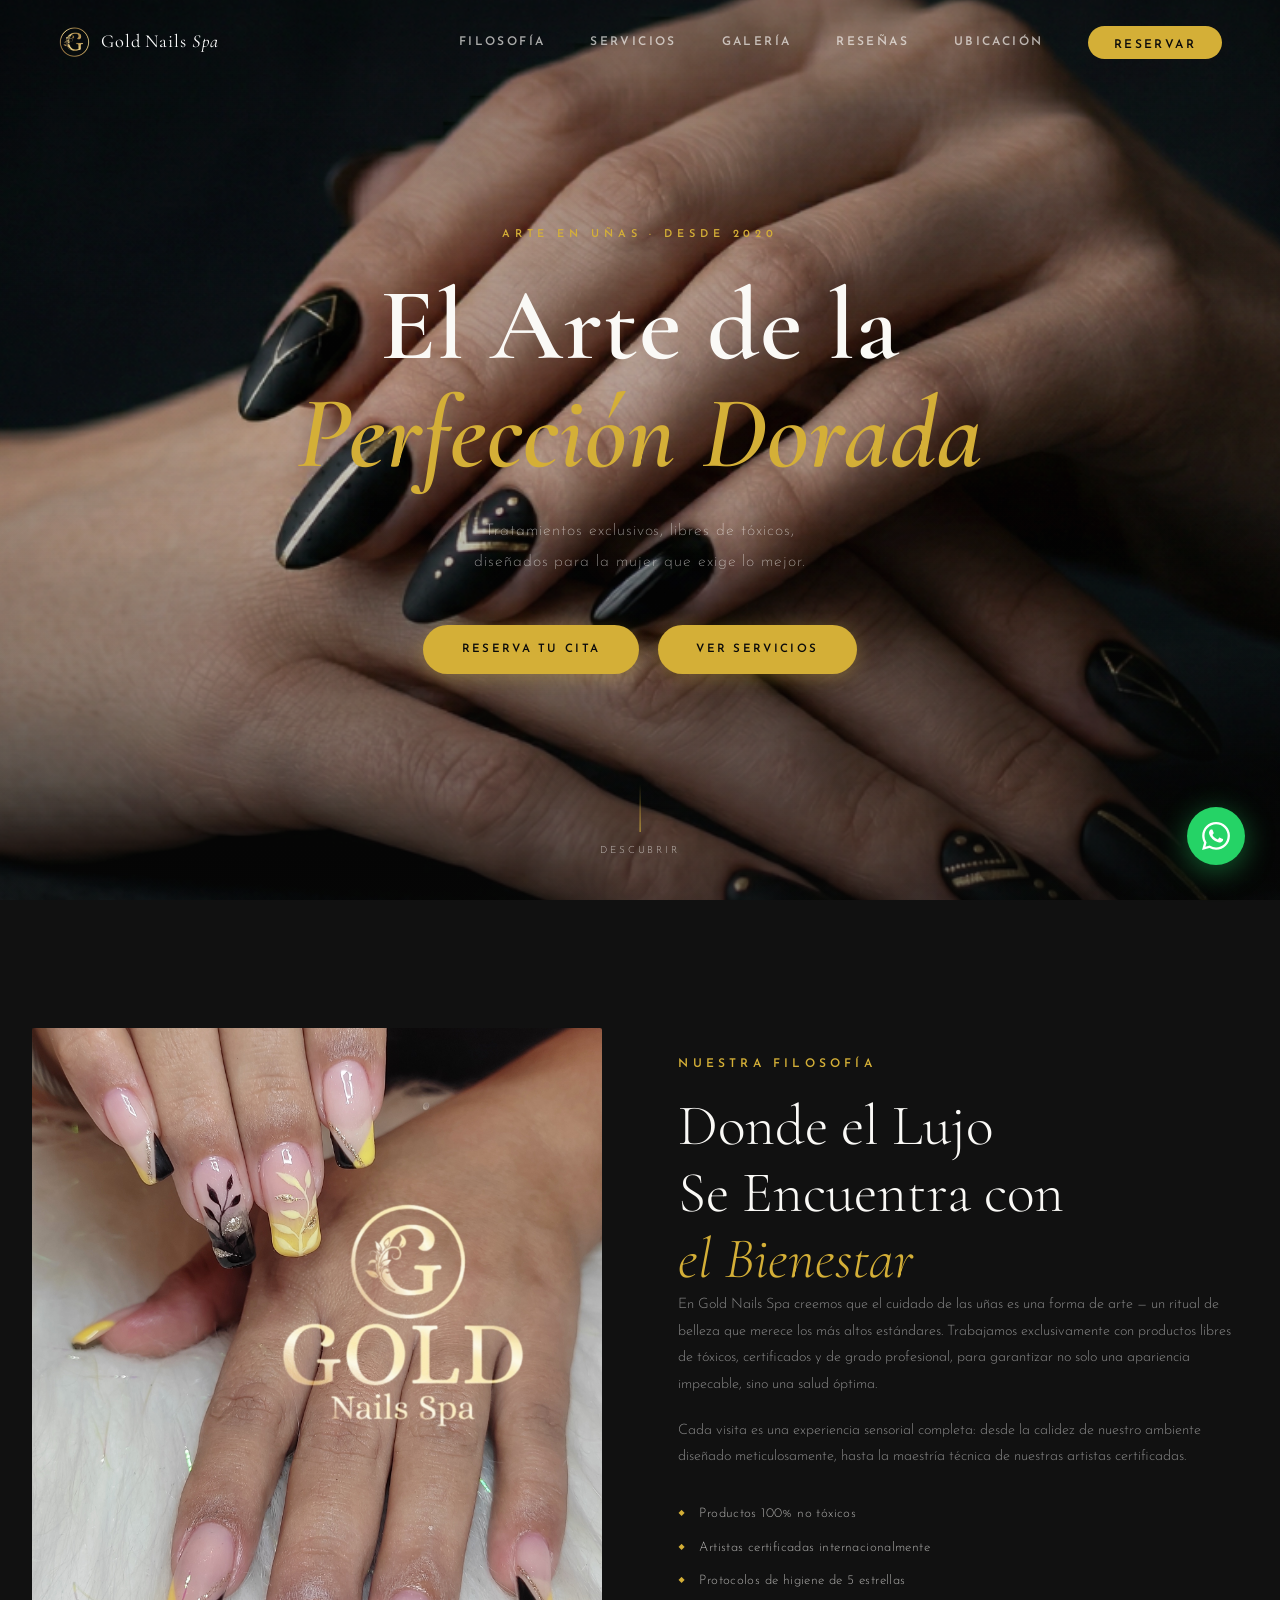
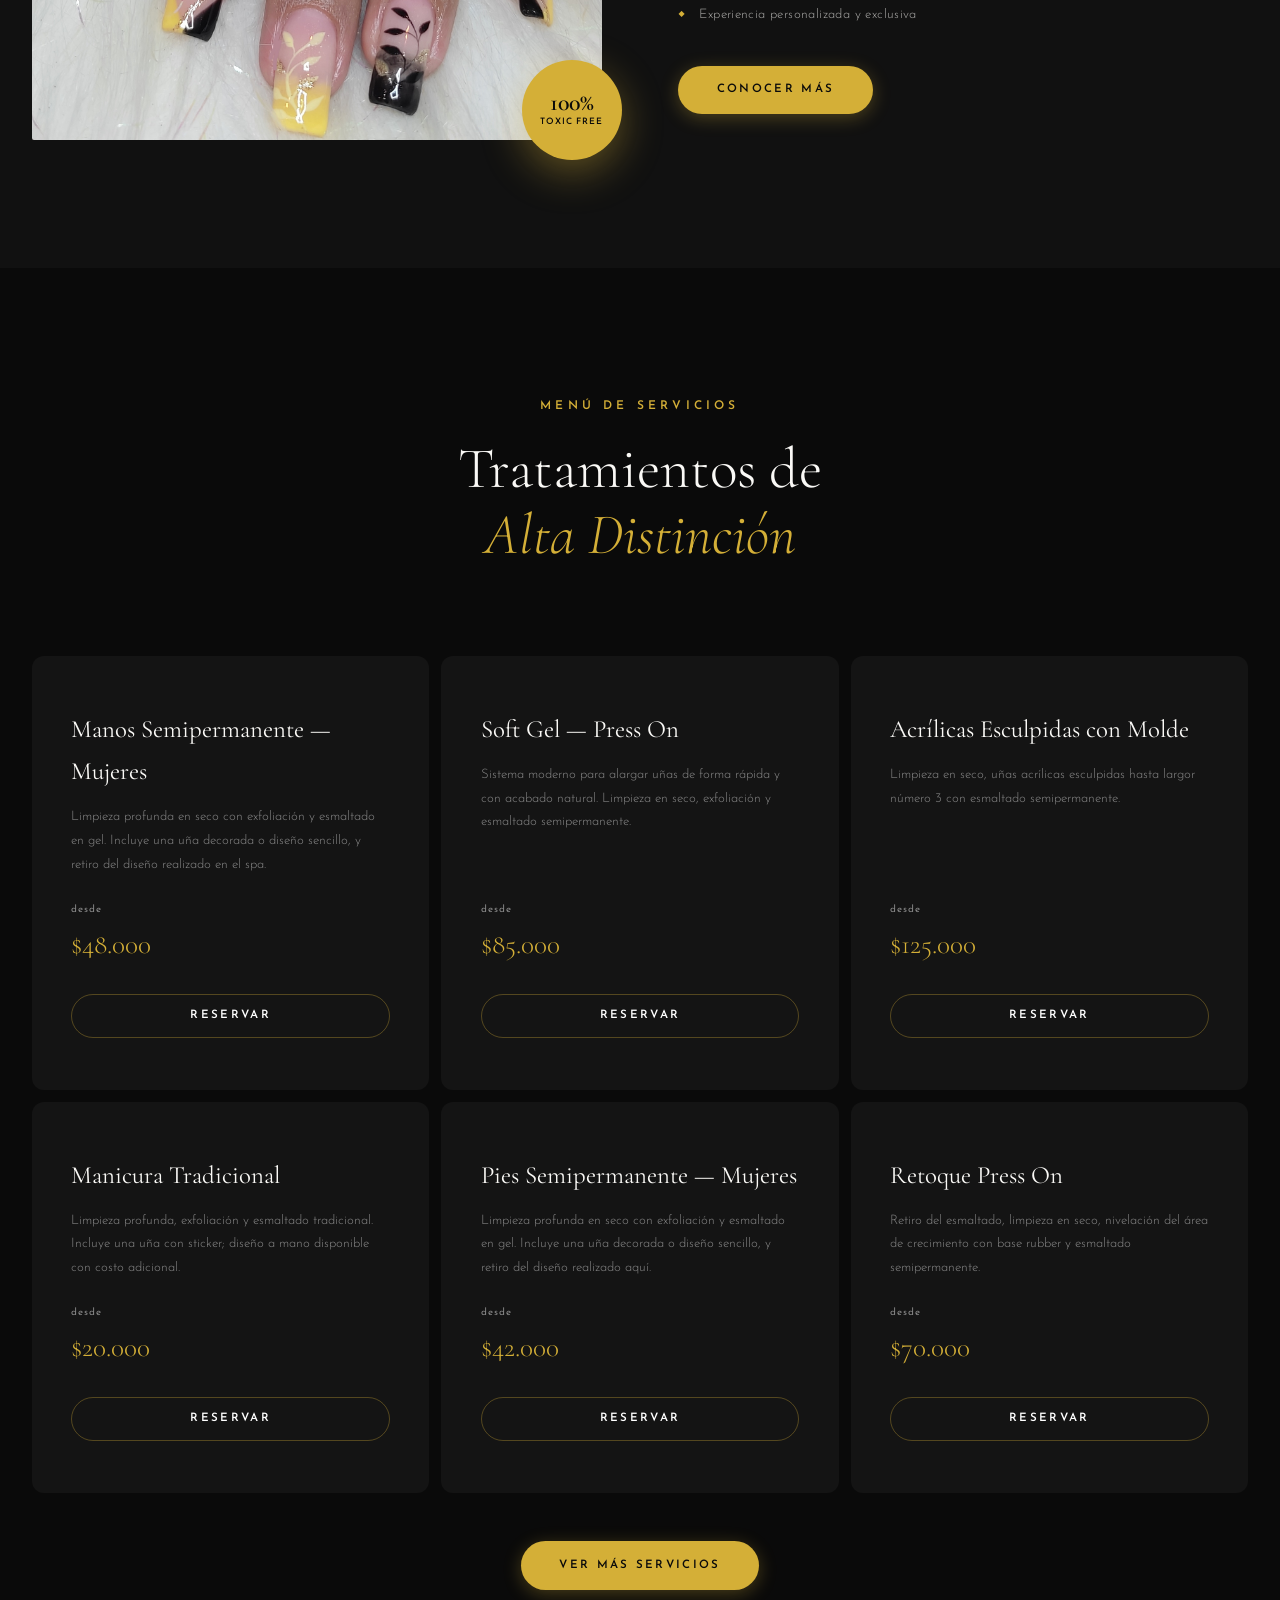
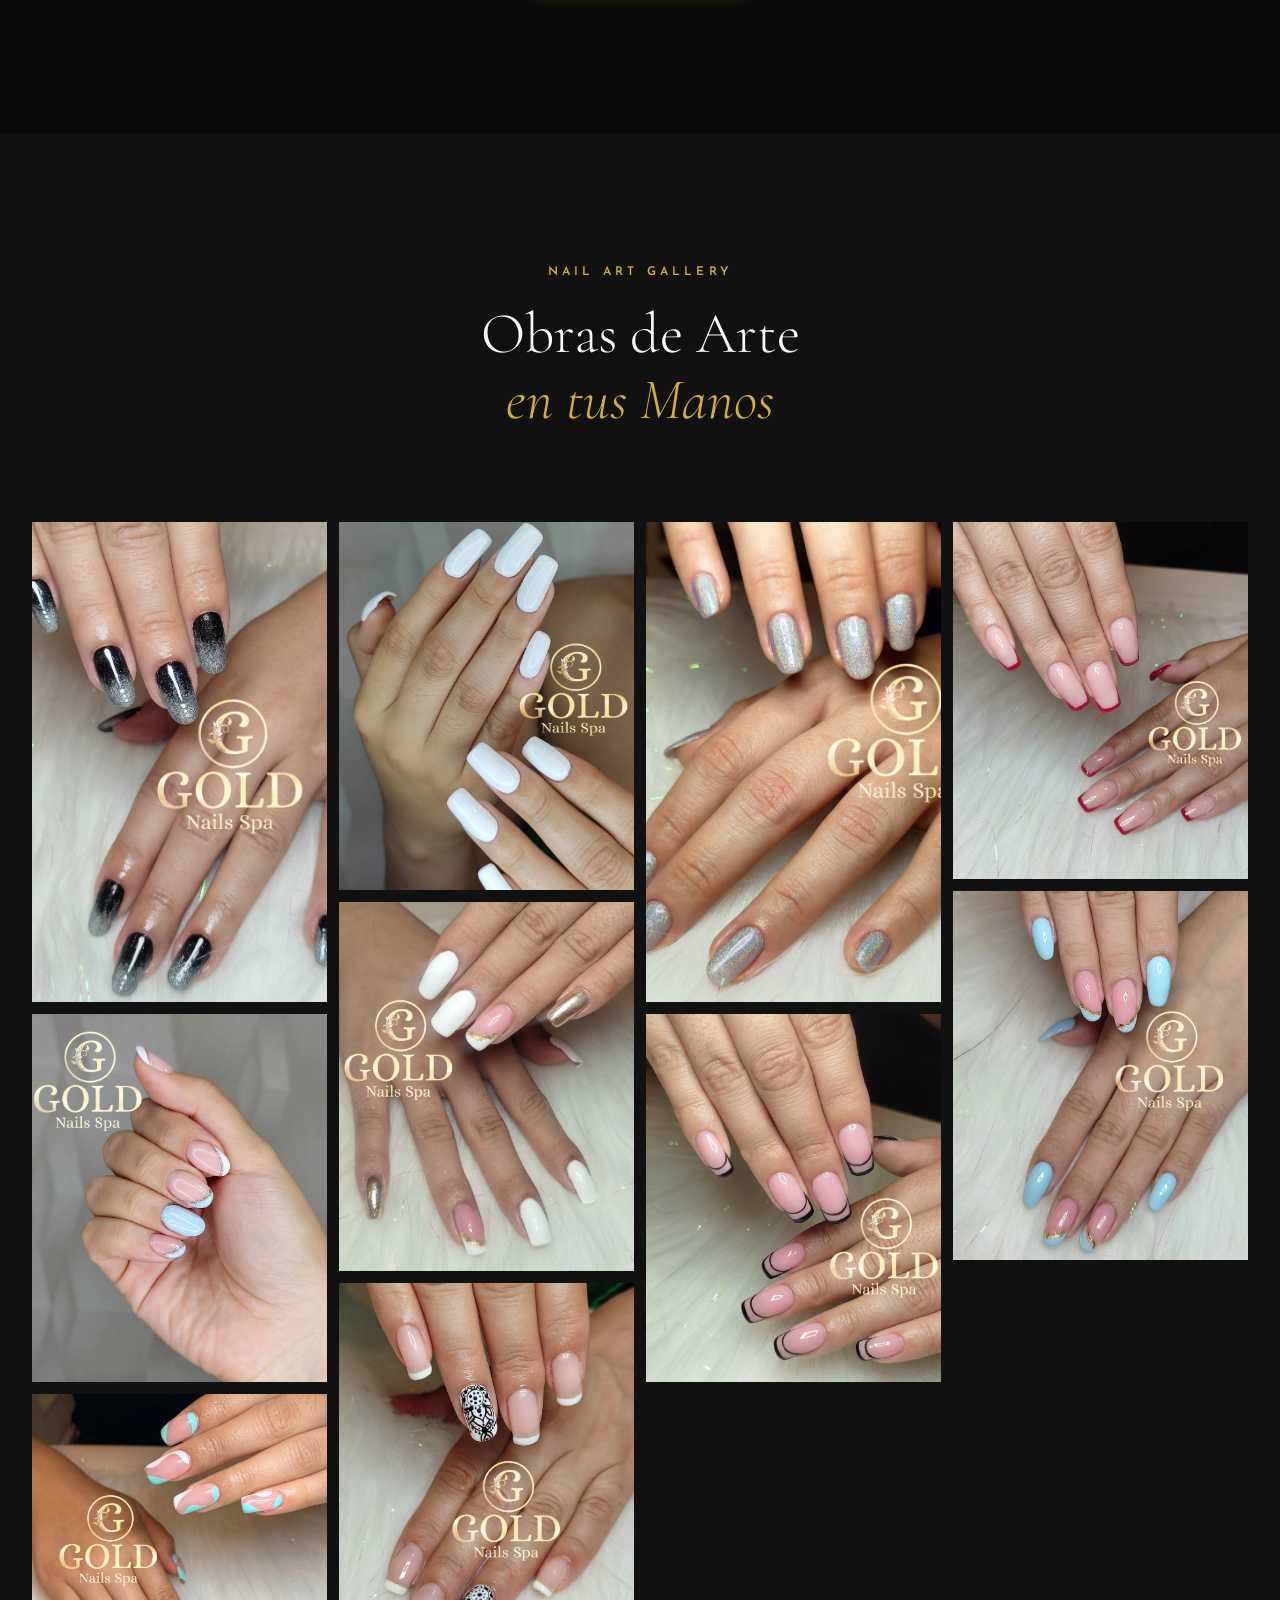
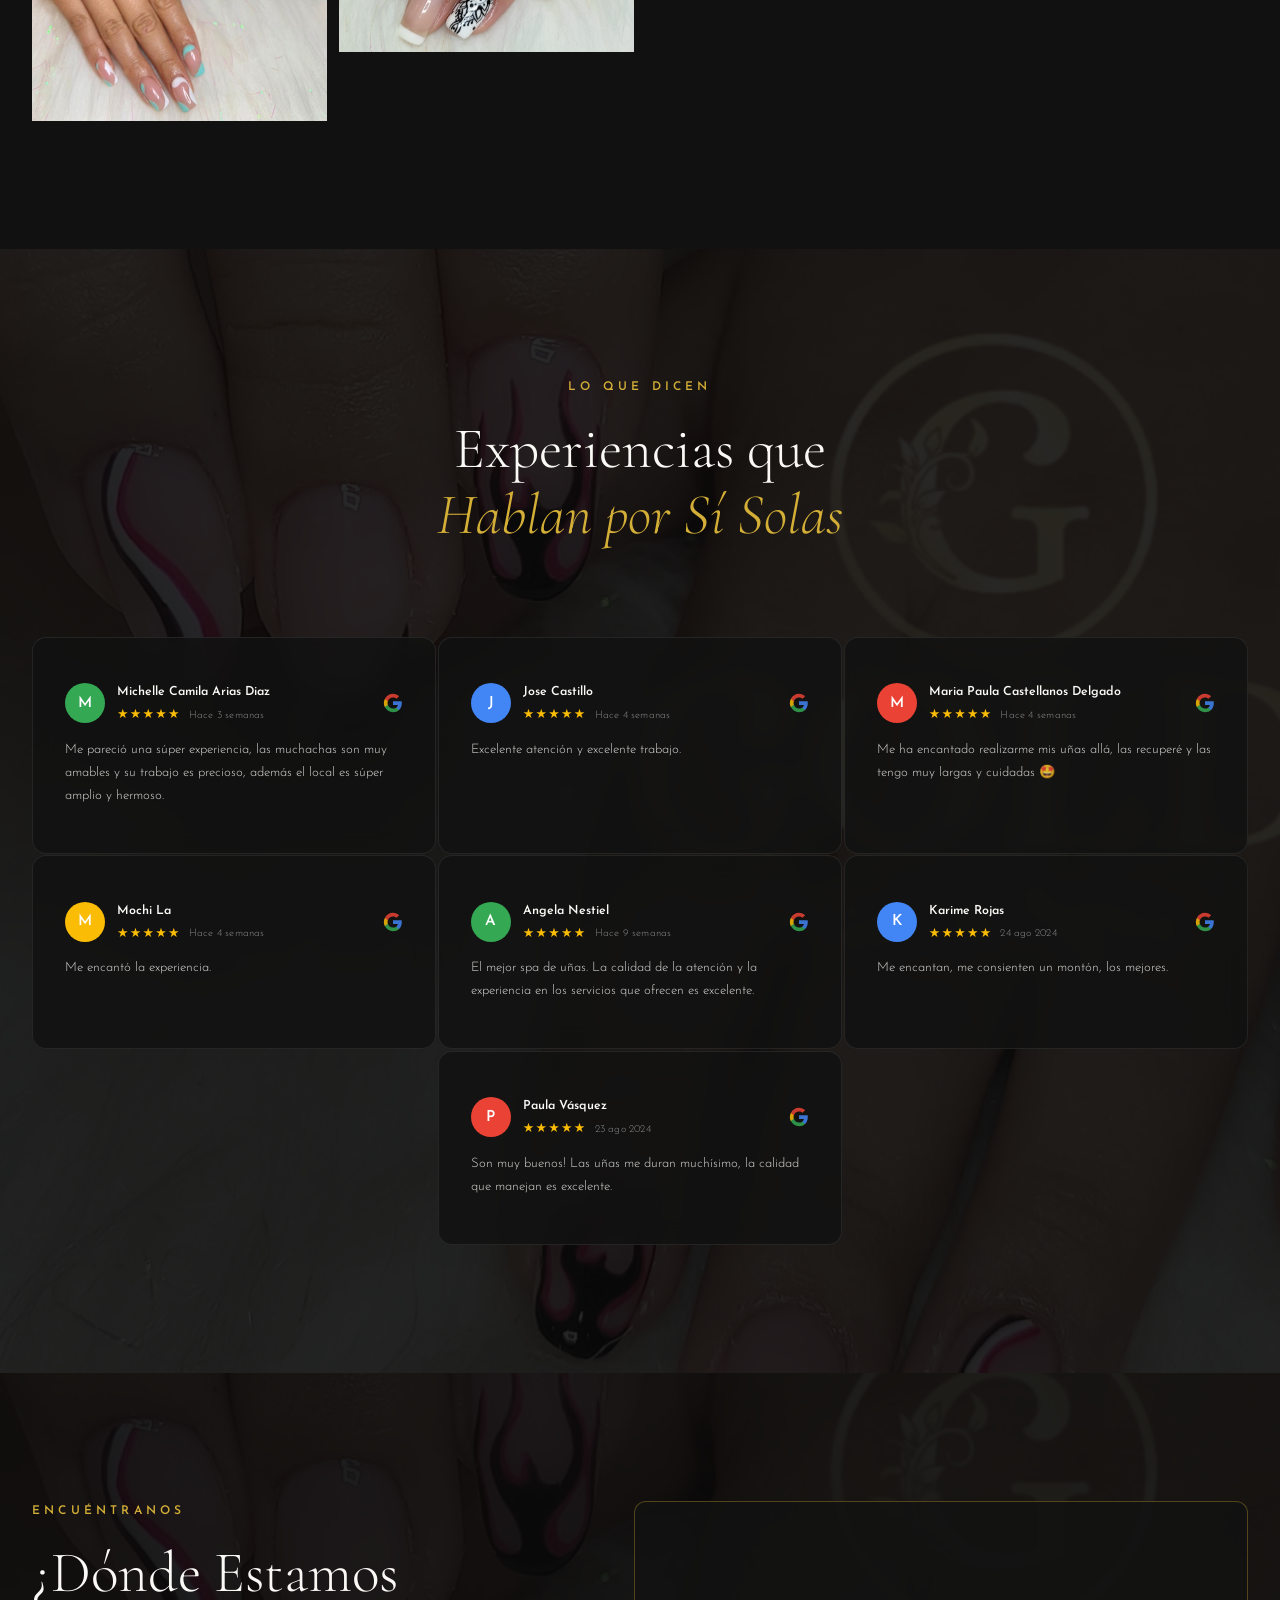
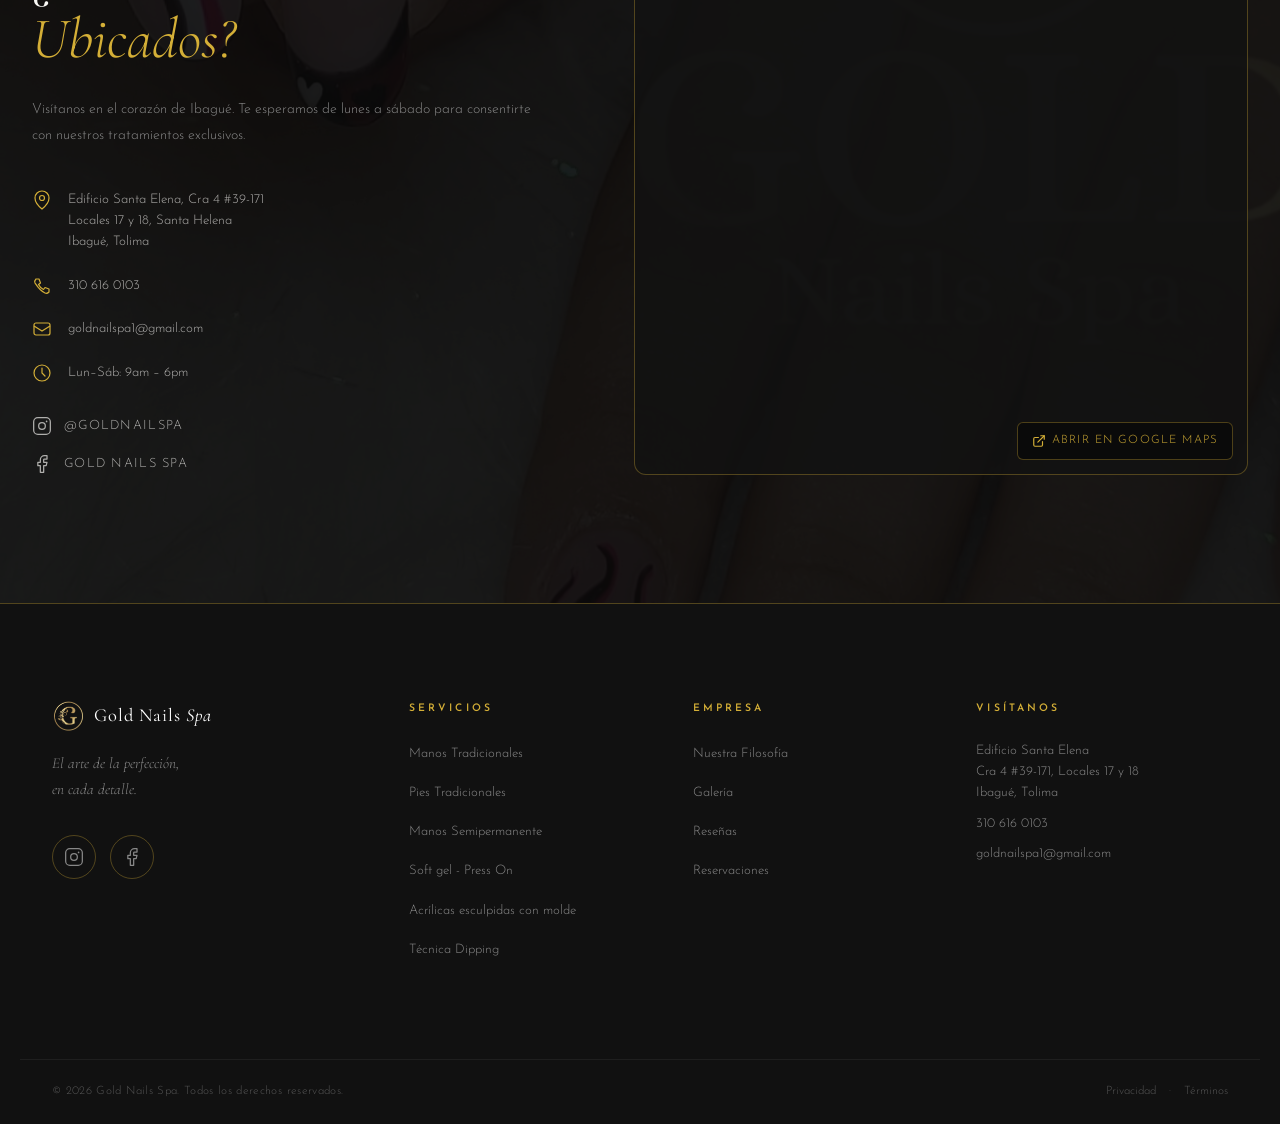
==== commit 305854c0: "Redesign mobile menu as smooth off-canvas drawer Replace static full-screen overlay with a polished " ====
--- a/index.html
+++ b/index.html
@@ -33,15 +33,30 @@
         <span></span><span></span><span></span>
       </button>
     </div>
-    <div class="mobile-menu" id="mobile-menu" role="dialog" aria-label="Mobile navigation">
+    <div class="mobile-backdrop" id="mobile-backdrop" aria-hidden="true"></div>
+    <div class="mobile-menu" id="mobile-menu" role="dialog" aria-modal="true" aria-label="Menú de navegación">
+      <div class="mobile-menu-header">
+        <span class="mobile-menu-brand">Gold Nails <em>Spa</em></span>
+        <button class="mobile-menu-close" id="mobile-menu-close" aria-label="Cerrar menú">
+          <svg width="16" height="16" viewBox="0 0 16 16" fill="none" aria-hidden="true">
+            <line x1="1" y1="1" x2="15" y2="15" stroke="currentColor" stroke-width="1.5" stroke-linecap="round"/>
+            <line x1="15" y1="1" x2="1" y2="15" stroke="currentColor" stroke-width="1.5" stroke-linecap="round"/>
+          </svg>
+        </button>
+      </div>
       <ul role="list">
         <li><a href="#about">Filosofía</a></li>
         <li><a href="services.html">Servicios</a></li>
         <li><a href="#gallery">Galería</a></li>
         <li><a href="#testimonials">Reseñas</a></li>
         <li><a href="#ubicacion">Ubicación</a></li>
-        <li><a href="services.html">Reservar</a></li>
       </ul>
+      <div class="mobile-menu-cta">
+        <a href="services.html" class="btn btn-gold btn-full">Reservar Ahora</a>
+      </div>
+      <div class="mobile-menu-footer">
+        <p>Gold Nails Spa · Medellín, Colombia</p>
+      </div>
     </div>
   </nav>
 
--- a/styles.css
+++ b/styles.css
@@ -29,9 +29,10 @@
   --section-pad: clamp(80px, 10vw, 140px);
   --container:   1240px;
 
-  --cart-width: 420px;
+  --cart-width: min(420px, 92vw);
   --cart-z:     1100;
   --cart-bg-z:  1099;
+  --side-pad:   clamp(1rem, 5vw, 2rem);
 }
 
 html {
@@ -68,7 +69,7 @@
 ═══════════════════════════════════════════════════ */
 .section-eyebrow {
   font-family: var(--font-sans);
-  font-size: 0.7rem;
+  font-size: 0.75rem;
   font-weight: 600;
   letter-spacing: 0.35em;
   text-transform: uppercase;
@@ -137,6 +138,14 @@
   box-shadow: 0 8px 36px rgba(212,175,55,0.55);
   color: #ffffff;
 }
+.btn-gold:focus-visible {
+  transform: scale(1.06);
+  filter: brightness(1.18);
+  box-shadow: 0 8px 36px rgba(212,175,55,0.55);
+  color: #ffffff;
+  outline: 2px solid var(--cream);
+  outline-offset: 3px;
+}
 
 /* Outline */
 .btn-outline {
@@ -152,6 +161,14 @@
   border-color: var(--gold);
   box-shadow: 0 8px 36px rgba(212,175,55,0.55);
 }
+.btn-outline:focus-visible {
+  transform: scale(1.06);
+  color: var(--black);
+  background: var(--gold);
+  border-color: var(--gold);
+  outline: 2px solid var(--cream);
+  outline-offset: 3px;
+}
 
 /* Ghost (dark cards) */
 .btn-ghost {
@@ -159,11 +176,13 @@
   color: var(--gold);
   border: 1px solid var(--gold-border);
   padding: 0.7rem 1.8rem;
-  font-size: 0.68rem;
+  font-size: 0.72rem;
 }
 .btn-ghost::before { background: var(--gold); }
 .btn-ghost:hover::before { transform: translateX(0); }
 .btn-ghost:hover { color: var(--black); border-color: var(--gold); }
+.btn-ghost:focus-visible::before { transform: translateX(0); }
+.btn-ghost:focus-visible { color: var(--black); border-color: var(--gold); outline: 2px solid var(--cream); outline-offset: 3px; }
 
 .btn-full { width: 100%; }
 
@@ -267,7 +286,7 @@
   gap: 2.8rem;
 }
 .nav-links a {
-  font-size: 0.7rem;
+  font-size: 0.75rem;
   font-weight: 600;
   letter-spacing: 0.2em;
   text-transform: uppercase;
@@ -287,6 +306,8 @@
 }
 .nav-links a:hover { color: var(--cream); transform: scale(1.08); }
 .nav-links a:hover::after { width: 100%; }
+.nav-links a:focus-visible { color: var(--cream); outline: 2px solid var(--gold); outline-offset: 4px; border-radius: 2px; }
+.nav-links a:focus-visible::after { width: 100%; }
 
 .nav-cta {
   background: var(--gold) !important;
@@ -311,7 +332,8 @@
   background: none;
   border: none;
   cursor: pointer;
-  padding: 6px;
+  padding: 10px;
+  -webkit-tap-highlight-color: transparent;
 }
 .hamburger span {
   display: block;
@@ -324,39 +346,159 @@
 .hamburger.open span:nth-child(2) { opacity: 0; }
 .hamburger.open span:nth-child(3) { transform: translateY(-6px) rotate(-45deg); }
 
-.mobile-menu {
-  display: none;
+/* ── Backdrop ── */
+.mobile-backdrop {
   position: fixed;
   inset: 0;
-  background: var(--black);
-  z-index: 999;
-  flex-direction: column;
-  align-items: center;
-  justify-content: center;
-  gap: 2.5rem;
+  background: rgba(0, 0, 0, 0.72);
+  z-index: 1048;
   opacity: 0;
   pointer-events: none;
   transition: opacity 0.4s var(--ease-luxury);
 }
-.mobile-menu.open {
+.mobile-backdrop.open {
   opacity: 1;
   pointer-events: all;
 }
+
+/* ── Off-canvas Drawer ── */
+.mobile-menu {
+  position: fixed;
+  top: 0; right: 0; bottom: 0;
+  width: min(340px, 88vw);
+  background: #0e0e0e;
+  border-left: 1px solid var(--gold-border);
+  z-index: 1049;
+  display: flex;
+  flex-direction: column;
+  transform: translateX(100%);
+  visibility: hidden;
+  transition: transform 0.45s var(--ease-luxury),
+              visibility 0s linear 0.45s;
+  overflow-y: auto;
+  overflow-x: hidden;
+}
+.mobile-menu.open {
+  transform: translateX(0);
+  visibility: visible;
+  transition: transform 0.45s var(--ease-luxury),
+              visibility 0s linear 0s;
+}
+
+/* ── Drawer header ── */
+.mobile-menu-header {
+  display: flex;
+  align-items: center;
+  justify-content: space-between;
+  padding: 1.4rem 1.6rem;
+  border-bottom: 1px solid #1c1c1c;
+  flex-shrink: 0;
+}
+.mobile-menu-brand {
+  font-family: var(--font-serif);
+  font-size: 1.05rem;
+  font-weight: 300;
+  letter-spacing: 0.04em;
+  color: var(--cream);
+}
+.mobile-menu-brand em {
+  color: var(--gold);
+  font-style: italic;
+}
+.mobile-menu-close {
+  background: none;
+  border: none;
+  color: var(--grey);
+  cursor: pointer;
+  padding: 10px;
+  border-radius: 50%;
+  display: flex;
+  align-items: center;
+  justify-content: center;
+  min-width: 40px; min-height: 40px;
+  transition: color 0.25s, background 0.25s;
+  -webkit-tap-highlight-color: transparent;
+}
+.mobile-menu-close:hover { color: var(--cream); background: var(--gold-dim); }
+
+/* ── Nav list ── */
 .mobile-menu ul {
   display: flex;
   flex-direction: column;
-  align-items: center;
-  gap: 2.5rem;
-  text-align: center;
-}
+  padding: 1rem 0;
+  flex: 1;
+}
+.mobile-menu li {
+  opacity: 0;
+  transform: translateX(20px);
+}
+.mobile-menu.open li {
+  animation: drawerItemIn 0.35s var(--ease-luxury) forwards;
+}
+.mobile-menu.open li:nth-child(1) { animation-delay: 0.10s; }
+.mobile-menu.open li:nth-child(2) { animation-delay: 0.16s; }
+.mobile-menu.open li:nth-child(3) { animation-delay: 0.22s; }
+.mobile-menu.open li:nth-child(4) { animation-delay: 0.28s; }
+.mobile-menu.open li:nth-child(5) { animation-delay: 0.34s; }
+@keyframes drawerItemIn {
+  to { opacity: 1; transform: translateX(0); }
+}
+
 .mobile-menu a {
-  font-family: var(--font-serif);
-  font-size: 2.2rem;
-  font-weight: 300;
-  color: var(--cream);
-  transition: color 0.3s;
-}
-.mobile-menu a:hover { color: var(--gold); }
+  display: flex;
+  align-items: center;
+  gap: 0.85rem;
+  font-family: var(--font-sans);
+  font-size: 0.72rem;
+  font-weight: 600;
+  letter-spacing: 0.2em;
+  text-transform: uppercase;
+  color: var(--cream-dim);
+  padding: 1rem 1.6rem;
+  border-bottom: 1px solid #181818;
+  transition: color 0.25s, padding-left 0.3s var(--ease-luxury), background 0.25s;
+}
+.mobile-menu a::before {
+  content: '';
+  display: block;
+  width: 16px; height: 1px;
+  background: var(--gold);
+  flex-shrink: 0;
+  transition: width 0.3s var(--ease-luxury);
+}
+.mobile-menu a:hover,
+.mobile-menu a:focus-visible {
+  color: var(--gold);
+  padding-left: 2rem;
+  background: var(--gold-dim);
+}
+.mobile-menu a:hover::before,
+.mobile-menu a:focus-visible::before {
+  width: 24px;
+}
+
+/* ── CTA button area ── */
+.mobile-menu-cta {
+  padding: 1.6rem;
+  flex-shrink: 0;
+}
+.mobile-menu-cta .btn {
+  font-size: 0.72rem;
+  letter-spacing: 0.18em;
+}
+
+/* ── Drawer footer ── */
+.mobile-menu-footer {
+  padding: 1.2rem 1.6rem;
+  border-top: 1px solid #1c1c1c;
+  flex-shrink: 0;
+}
+.mobile-menu-footer p {
+  font-size: 0.65rem;
+  color: var(--grey);
+  letter-spacing: 0.06em;
+  text-transform: uppercase;
+}
 
 /* ═══════════════════════════════════════════════════
    HERO
@@ -464,7 +606,7 @@
    ABOUT
 ═══════════════════════════════════════════════════ */
 .about {
-  padding: var(--section-pad) 2rem;
+  padding: var(--section-pad) var(--side-pad);
   background: var(--black-soft);
 }
 
@@ -575,8 +717,15 @@
   bottom: -22px; right: 14px;
 }
 
-.about-badge:hover .badge-thought,
-.about-badge:focus .badge-thought {
+@media (hover: hover) {
+  .about-badge:hover .badge-thought {
+    opacity: 1;
+    pointer-events: auto;
+    transform: translateY(0) scale(1);
+  }
+}
+.about-badge:focus .badge-thought,
+.about-badge:focus-visible .badge-thought {
   opacity: 1;
   pointer-events: auto;
   transform: translateY(0) scale(1);
@@ -615,7 +764,7 @@
    SERVICES
 ═══════════════════════════════════════════════════ */
 .services {
-  padding: var(--section-pad) 2rem;
+  padding: var(--section-pad) var(--side-pad);
   background: var(--black);
 }
 
@@ -657,22 +806,30 @@
   border-radius: 0 0 12px 12px;
   transition: width 0.5s var(--ease-luxury);
 }
-.services-grid:hover .service-card {
-  opacity: 0.35;
-}
-.services-grid:hover .service-card:hover {
-  opacity: 1;
-  background: #1a1a1a;
-  border-color: var(--gold-border);
-  transform: translateY(-4px);
-}
-.services-grid:hover .service-card:hover::after { width: 100%; }
+@media (hover: hover) and (pointer: fine) {
+  .services-grid:hover .service-card { opacity: 0.35; }
+  .services-grid:hover .service-card:hover {
+    opacity: 1;
+    background: #1a1a1a;
+    border-color: var(--gold-border);
+    transform: translateY(-4px);
+  }
+  .services-grid:hover .service-card:hover::after { width: 100%; }
+}
 .service-card:hover {
   background: #1a1a1a;
   border-color: var(--gold-border);
   transform: translateY(-4px);
 }
 .service-card:hover::after { width: 100%; }
+.service-card:focus-visible {
+  outline: 2px solid var(--gold);
+  outline-offset: 2px;
+  background: #1a1a1a;
+  border-color: var(--gold-border);
+  transform: translateY(-4px);
+}
+.service-card:focus-visible::after { width: 100%; }
 
 .service-icon {
   margin-bottom: 1.6rem;
@@ -724,7 +881,7 @@
    GALLERY — Masonry
 ═══════════════════════════════════════════════════ */
 .gallery {
-  padding: var(--section-pad) 2rem;
+  padding: var(--section-pad) var(--side-pad);
   background: var(--black-soft);
 }
 
@@ -746,7 +903,7 @@
   transition: transform 0.7s var(--ease-luxury);
   display: block;
 }
-.masonry-item.tall img { aspect-ratio: auto; min-height: 480px; }
+.masonry-item.tall img { aspect-ratio: auto; min-height: clamp(240px, 60vw, 480px); }
 .masonry-item.wide { column-span: none; }
 
 .masonry-overlay {
@@ -768,16 +925,25 @@
   transform: translateY(10px);
   transition: transform 0.45s var(--ease-luxury);
 }
-.masonry-item:hover .masonry-overlay { opacity: 1; }
-.masonry-item:hover .masonry-overlay span { transform: translateY(0); }
-.masonry-item:hover img { transform: scale(1.06); }
+@media (hover: hover) and (pointer: fine) {
+  .masonry-item:hover .masonry-overlay { opacity: 1; }
+  .masonry-item:hover .masonry-overlay span { transform: translateY(0); }
+  .masonry-item:hover img { transform: scale(1.06); }
+}
+@media (hover: none) {
+  .masonry-overlay {
+    opacity: 1;
+    background: linear-gradient(to top, rgba(10,10,10,0.6) 0%, transparent 50%);
+  }
+  .masonry-overlay span { transform: translateY(0); }
+}
 
 /* ═══════════════════════════════════════════════════
    TESTIMONIALS
 ═══════════════════════════════════════════════════ */
 .testimonials {
   position: relative;
-  padding: var(--section-pad) 2rem;
+  padding: var(--section-pad) var(--side-pad);
   overflow: hidden;
 }
 
@@ -900,7 +1066,7 @@
 ═══════════════════════════════════════════════════ */
 .booking {
   position: relative;
-  padding: var(--section-pad) 2rem;
+  padding: var(--section-pad) var(--side-pad);
   overflow: hidden;
 }
 
@@ -1120,7 +1286,7 @@
 .footer-top {
   max-width: var(--container);
   margin: 0 auto;
-  padding: clamp(56px, 8vw, 96px) 2rem;
+  padding: clamp(56px, 8vw, 96px) var(--side-pad);
   display: grid;
   grid-template-columns: 280px 1fr;
   gap: clamp(40px, 6vw, 80px);
@@ -1142,7 +1308,7 @@
   gap: 0.9rem;
 }
 .social-link {
-  width: 38px; height: 38px;
+  width: 44px; height: 44px;
   border: 1px solid var(--gold-border);
   border-radius: 50%;
   display: flex;
@@ -1204,7 +1370,7 @@
 
 .footer-bottom {
   border-top: 1px solid #1f1f1f;
-  padding: 1.4rem 2rem;
+  padding: 1.4rem var(--side-pad);
   max-width: var(--container);
   margin: 0 auto;
   display: flex;
@@ -1315,6 +1481,13 @@
   .masonry-grid { columns: 3; }
 }
 
+/* ── 1024px: tablet landscape ── */
+@media (max-width: 1024px) {
+  .booking-container { gap: clamp(32px, 5vw, 60px); }
+  .about-container   { gap: clamp(32px, 4vw, 60px); }
+  .masonry-grid { columns: 3; }
+}
+
 @media (max-width: 900px) {
   .about-container { grid-template-columns: 1fr; gap: 48px; }
   .about-image { max-width: 480px; margin: 0 auto; }
@@ -1327,18 +1500,29 @@
 @media (max-width: 768px) {
   .nav-links { display: none; }
   .hamburger { display: flex; }
-  .mobile-menu.open { display: flex; }
   .services-grid { grid-template-columns: 1fr; max-width: 480px; margin: 0 auto; }
   .testimonials-grid { grid-template-columns: 1fr; }
   .footer-nav { grid-template-columns: 1fr; }
 }
 
 @media (max-width: 480px) {
-  .masonry-grid { columns: 1; }
   .about-badge { width: 80px; height: 80px; bottom: -12px; right: -12px; }
   .about-badge span { font-size: 1.2rem; }
   .hero-actions { flex-direction: column; align-items: center; }
-  .booking-form-wrap { padding: 28px 20px; }
+  .booking-form-wrap { padding: clamp(20px, 5vw, 28px) clamp(16px, 4vw, 20px); }
+  .masonry-item.tall img { min-height: unset; }
+}
+
+/* ── 540px: larger portrait phones / small landscape ── */
+@media (max-width: 540px) {
+  .nav-container { padding: 1rem 1.2rem; }
+  .hero-content  { padding: 0 1rem; }
+  .footer-bottom { flex-direction: column; align-items: flex-start; gap: 0.75rem; }
+}
+
+/* ── 360px: very narrow screens — collapse masonry to 1 col ── */
+@media (max-width: 360px) {
+  .masonry-grid { columns: 1; }
 }
 
 /* ═══════════════════════════════════════════════════
@@ -1355,6 +1539,10 @@
   }
 }
 
+/* ── Validation error utilities ── */
+.input-error { border-color: #e74c3c !important; }
+.grid-error  { outline: 1px solid #e74c3c; }
+
 /* ═══════════════════════════════════════════════════
    CART — E-Commerce Booking Experience
 ═══════════════════════════════════════════════════ */
@@ -1365,7 +1553,8 @@
   align-items: center;
   gap: 0.45rem;
   margin-top: 1rem;
-  padding: 0.6rem 1.5rem;
+  padding: 0.75rem 1.5rem;
+  min-height: 40px;
   font-size: 0.7rem;
   letter-spacing: 0.16em;
   align-self: flex-start;
@@ -1437,7 +1626,7 @@
   border: 1.5px solid var(--gold);
   border-radius: 999px;
   font-family: var(--font-sans);
-  font-size: 0.6rem;
+  font-size: 0.65rem;
   font-weight: 700;
   display: flex;
   align-items: center;
@@ -1494,12 +1683,15 @@
   border: none;
   color: var(--grey);
   cursor: pointer;
-  padding: 6px;
+  padding: 12px;
   border-radius: 50%;
   display: flex;
   align-items: center;
   justify-content: center;
   transition: color 0.25s, background 0.25s;
+  min-width: 44px;
+  min-height: 44px;
+  -webkit-tap-highlight-color: transparent;
 }
 .cart-close:hover { color: var(--cream); background: rgba(255,255,255,0.06); }
 
@@ -1590,10 +1782,11 @@
   border: 1px solid rgba(231,76,60,0.35);
   color: #c0392b;
   font-family: var(--font-sans);
-  font-size: 0.62rem;
+  font-size: 0.7rem;
   font-weight: 600;
   letter-spacing: 0.08em;
-  padding: 0.22rem 0.65rem;
+  padding: 0.5rem 0.9rem;
+  min-height: 36px;
   border-radius: 999px;
   cursor: pointer;
   transition: color 0.2s, border-color 0.2s, background 0.2s;
@@ -1689,7 +1882,8 @@
   font-size: 0.72rem;
   font-weight: 400;
   letter-spacing: 0.06em;
-  padding: 0.4rem 1rem;
+  padding: 0.65rem 1rem;
+  min-height: 36px;
   border-radius: 999px;
   cursor: pointer;
   transition: background 0.25s var(--ease-luxury),
@@ -1734,7 +1928,8 @@
   align-items: center;
   border: 1px solid var(--gold-border);
   border-radius: 999px;
-  padding: 0.42rem 1.1rem;
+  padding: 0.65rem 1.1rem;
+  min-height: 36px;
   font-family: var(--font-sans);
   font-size: 0.68rem;
   font-weight: 400;
@@ -1865,6 +2060,11 @@
   box-shadow: 0 0 10px var(--gold), 0 0 24px rgba(212,175,55,0.35);
 }
 
+/* ── Cart: tablet portrait (481–768px) ── */
+@media (max-width: 768px) and (min-width: 481px) {
+  .cart-panel { width: min(380px, 88vw); }
+}
+
 /* ── Mobile ── */
 @media (max-width: 480px) {
   .cart-panel {
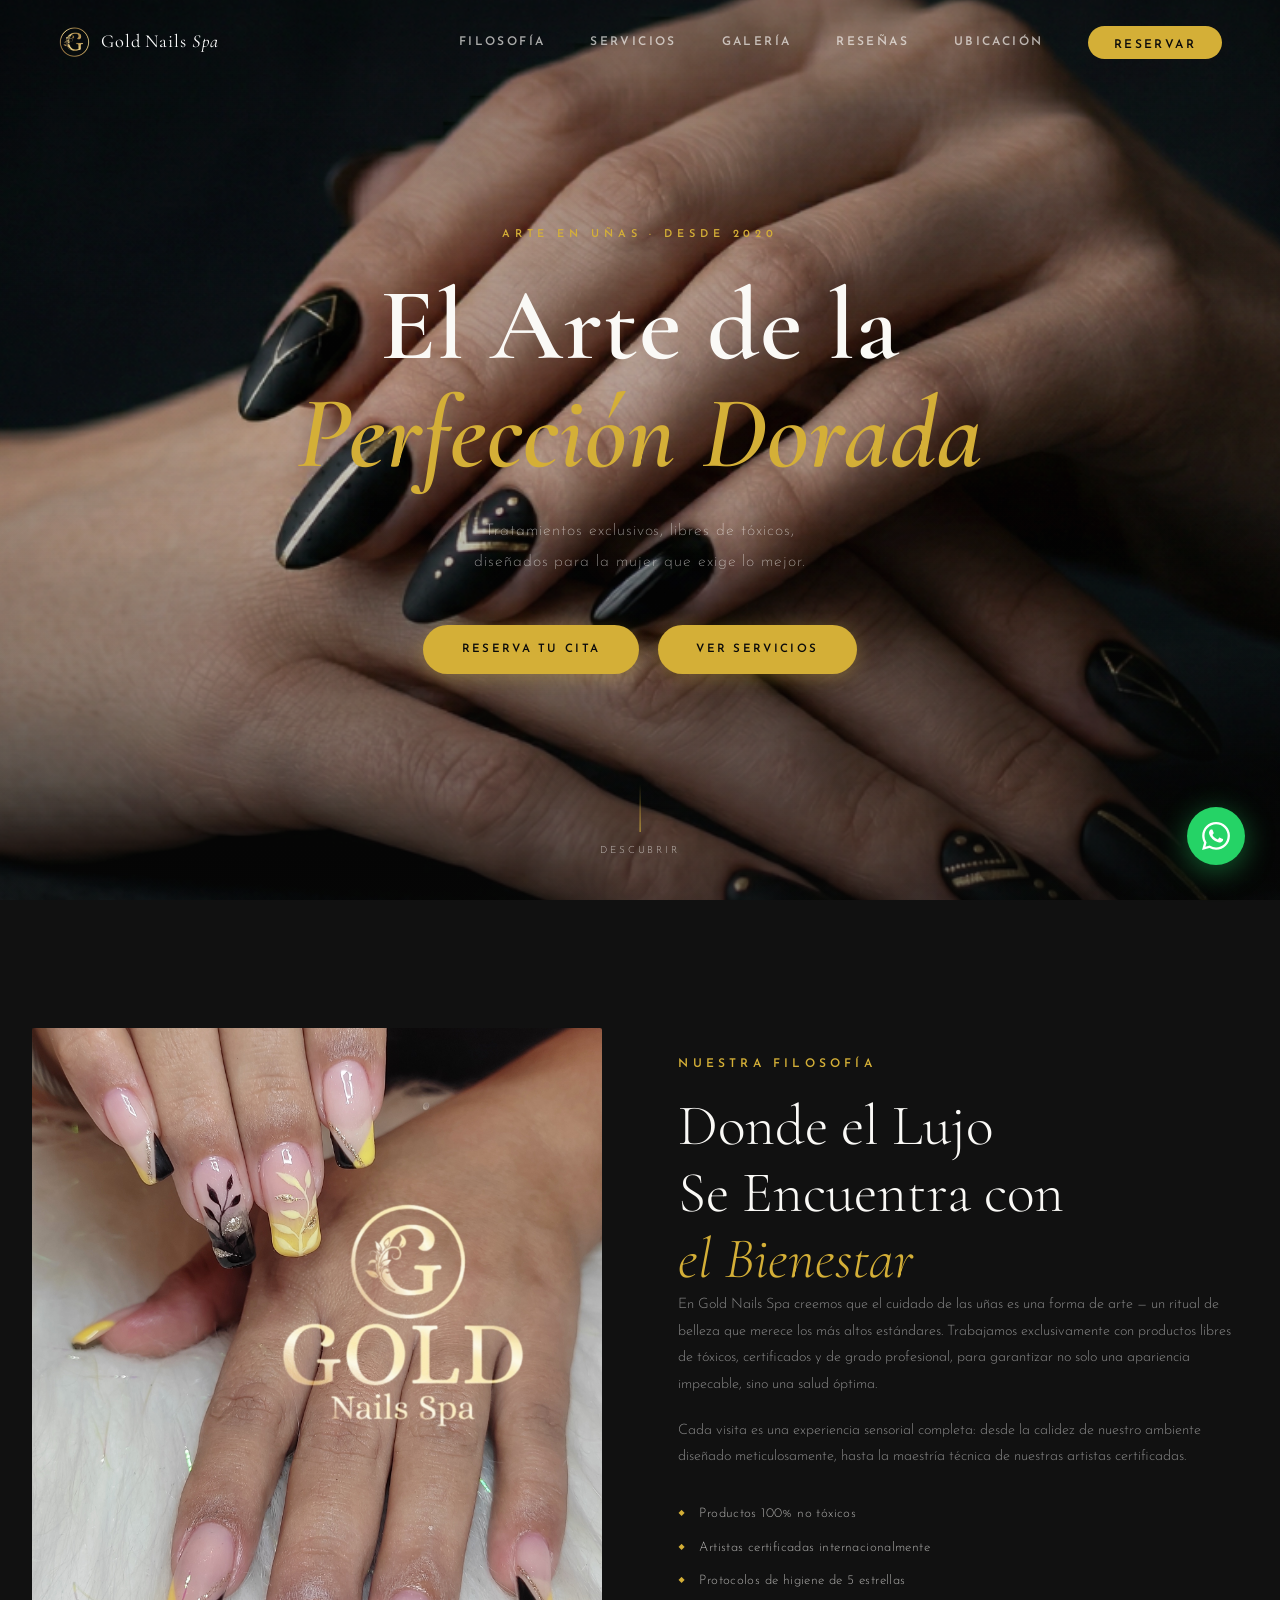
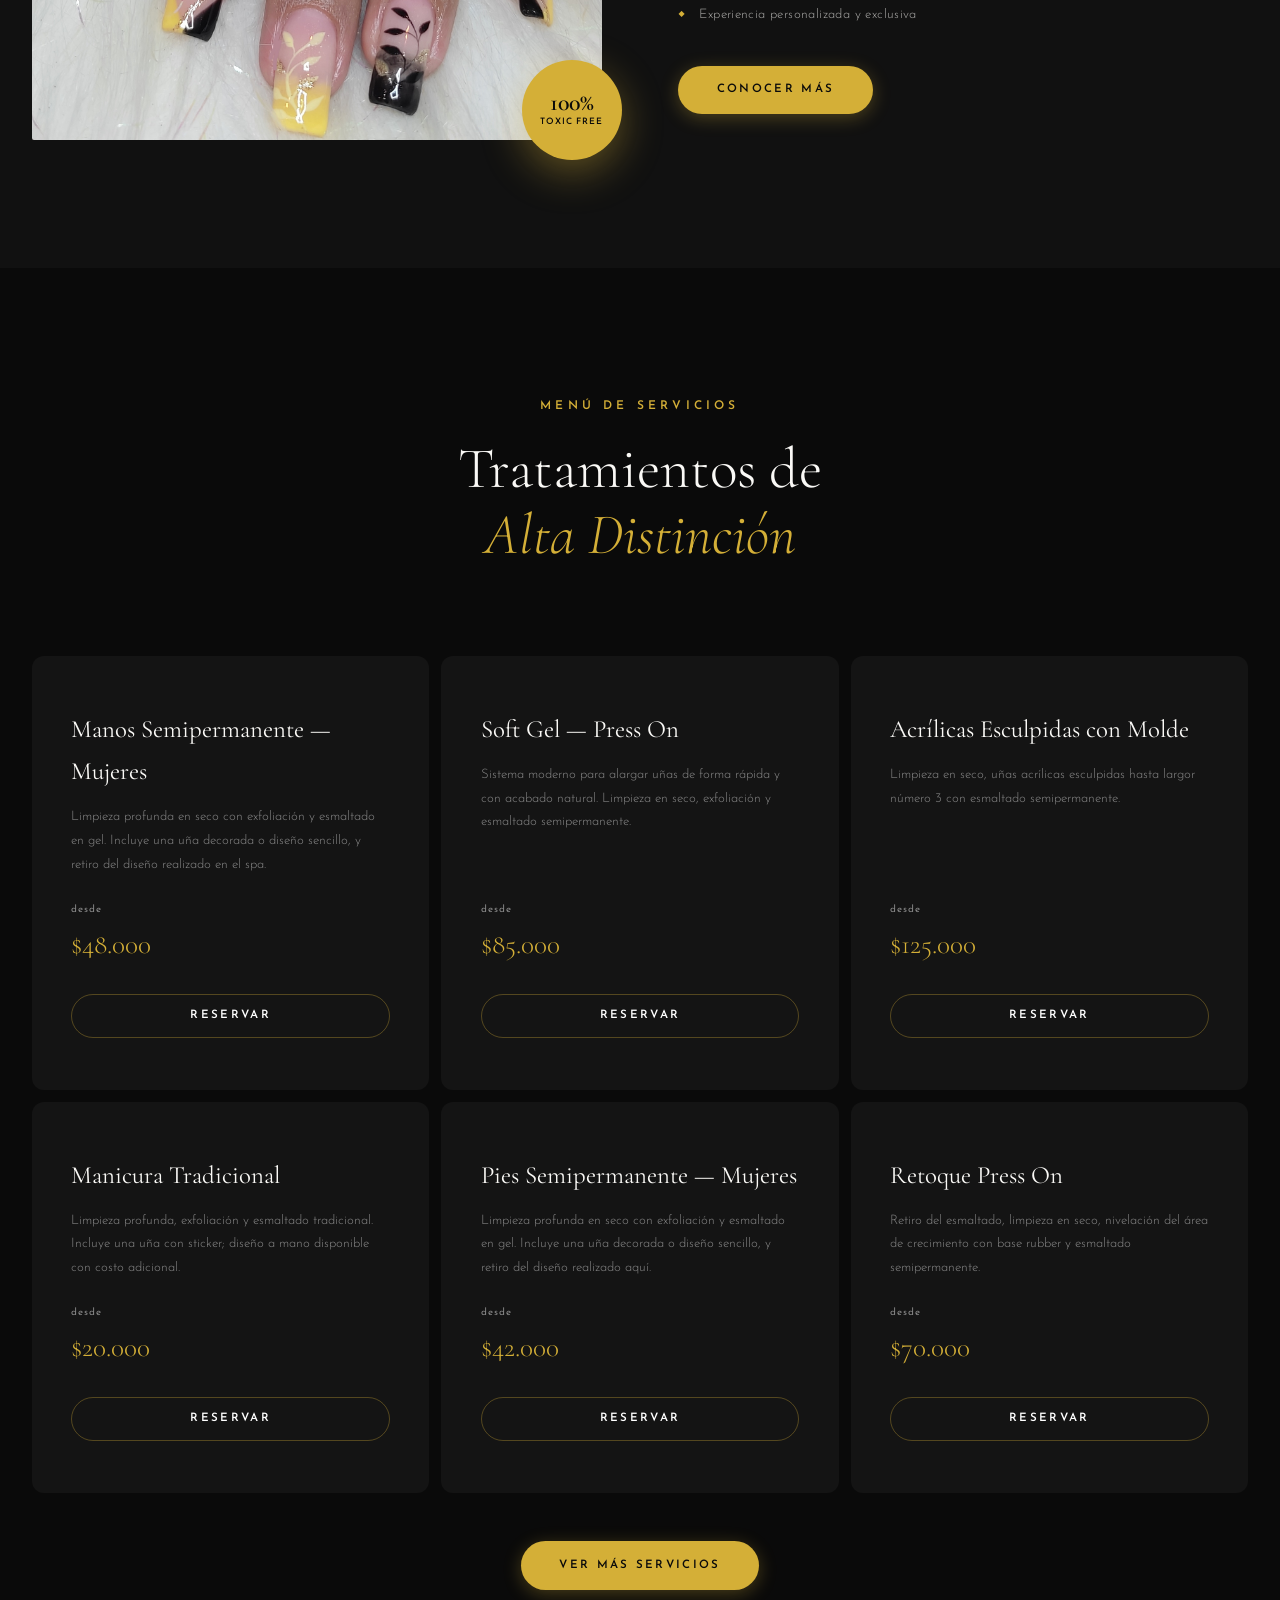
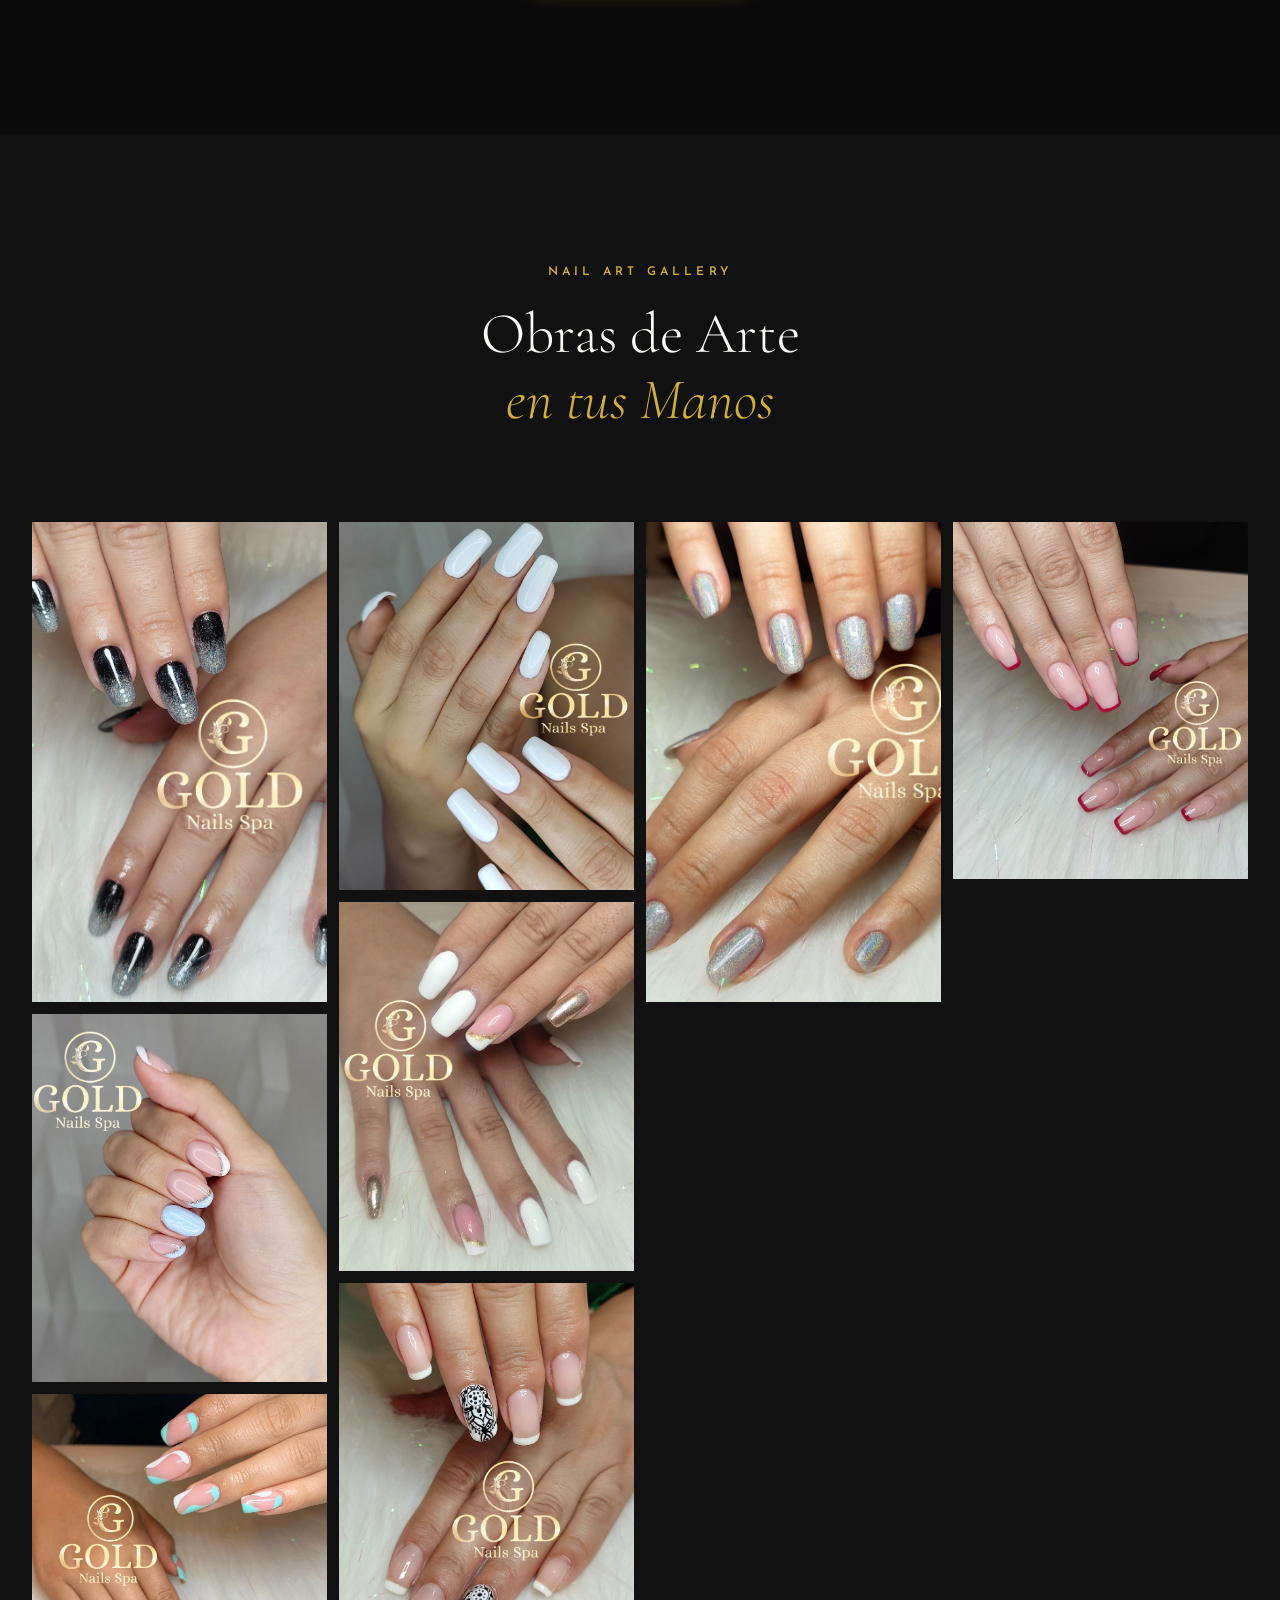
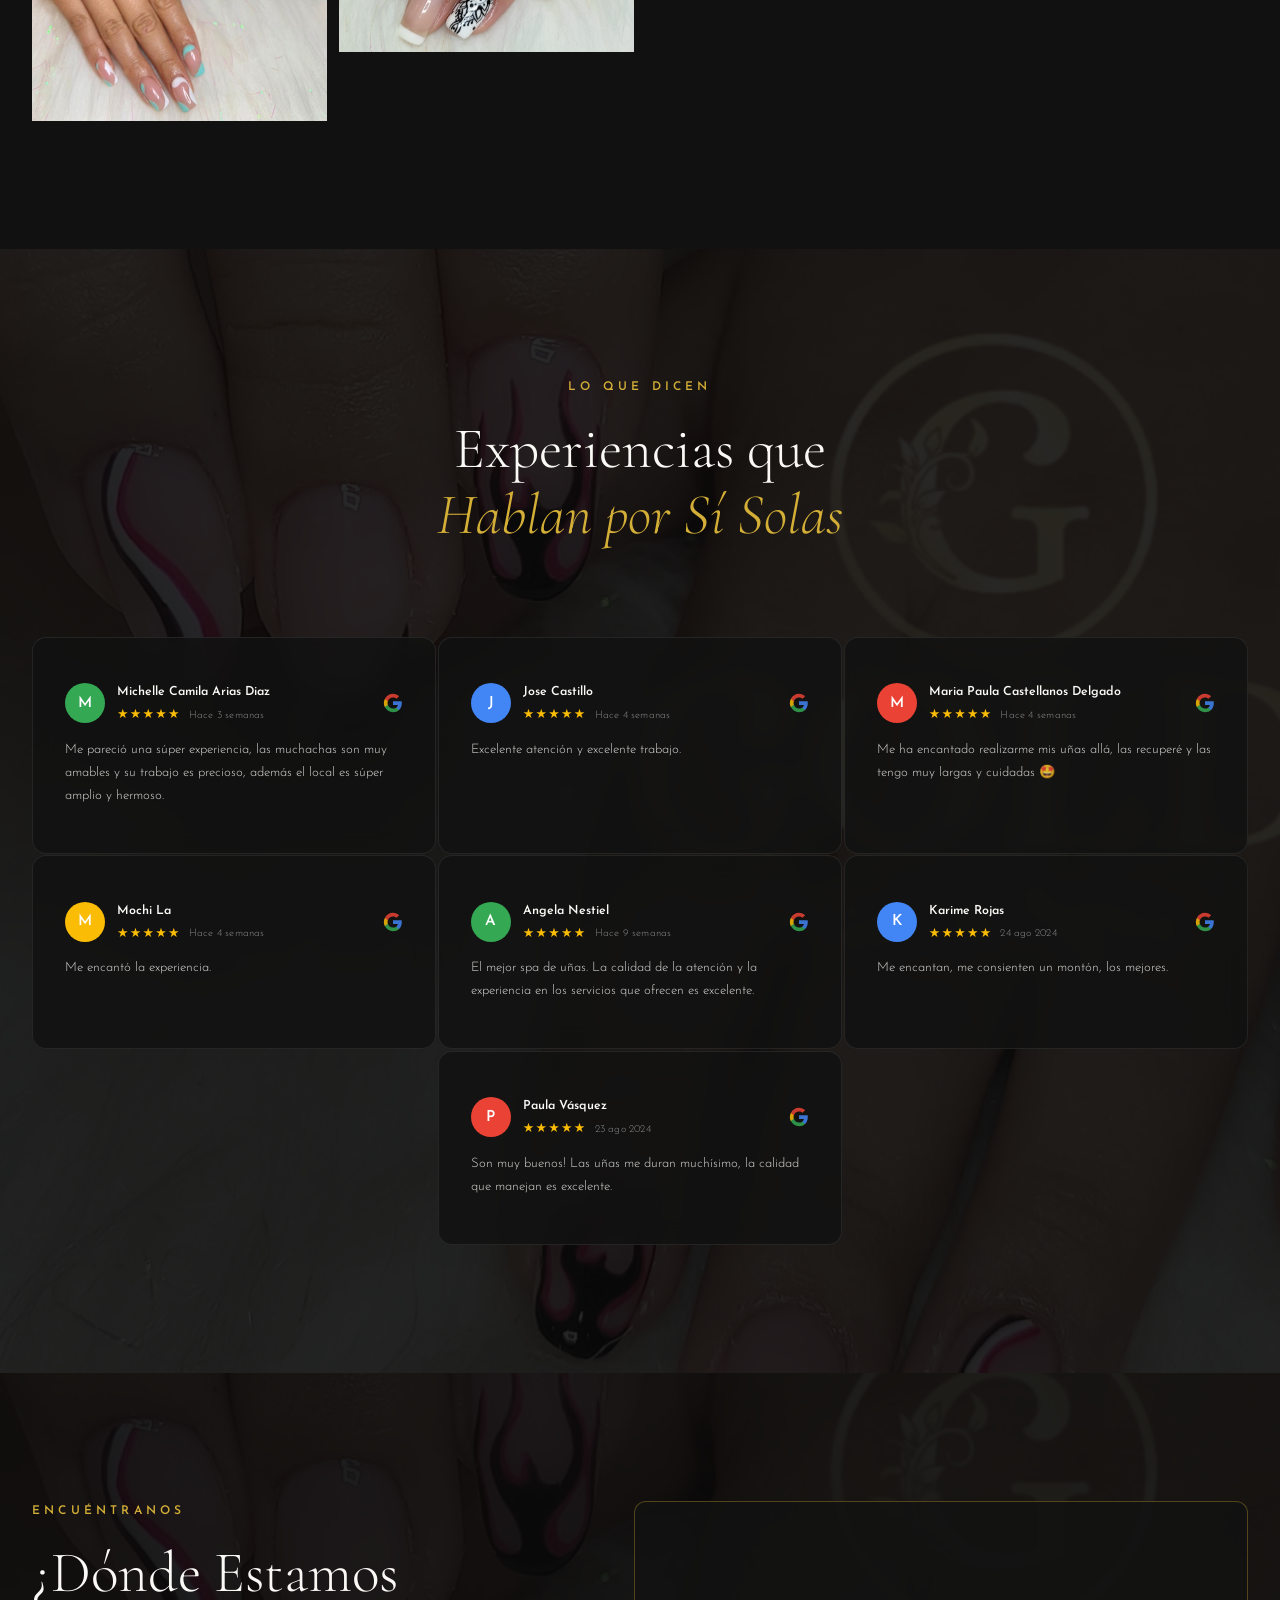
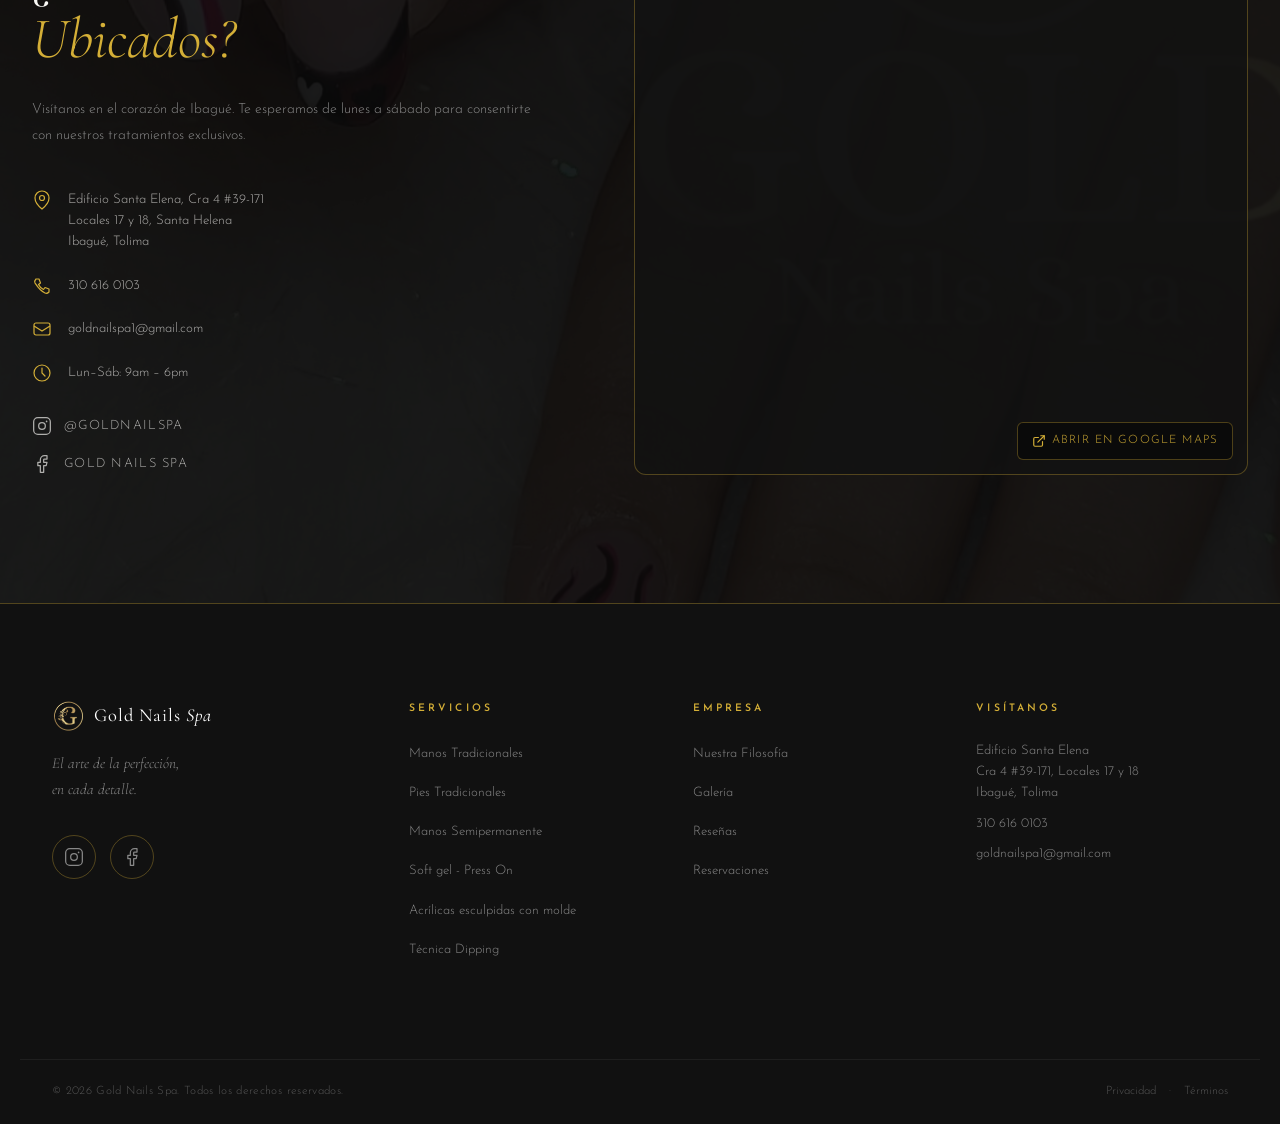
==== commit e5d90b8c: "Fix mobile menu: city name and remove redundant CTA on services page - Change "Medellín" to "Ibagué"" ====
--- a/index.html
+++ b/index.html
@@ -55,7 +55,7 @@
         <a href="services.html" class="btn btn-gold btn-full">Reservar Ahora</a>
       </div>
       <div class="mobile-menu-footer">
-        <p>Gold Nails Spa · Medellín, Colombia</p>
+        <p>Gold Nails Spa · Ibagué, Colombia</p>
       </div>
     </div>
   </nav>
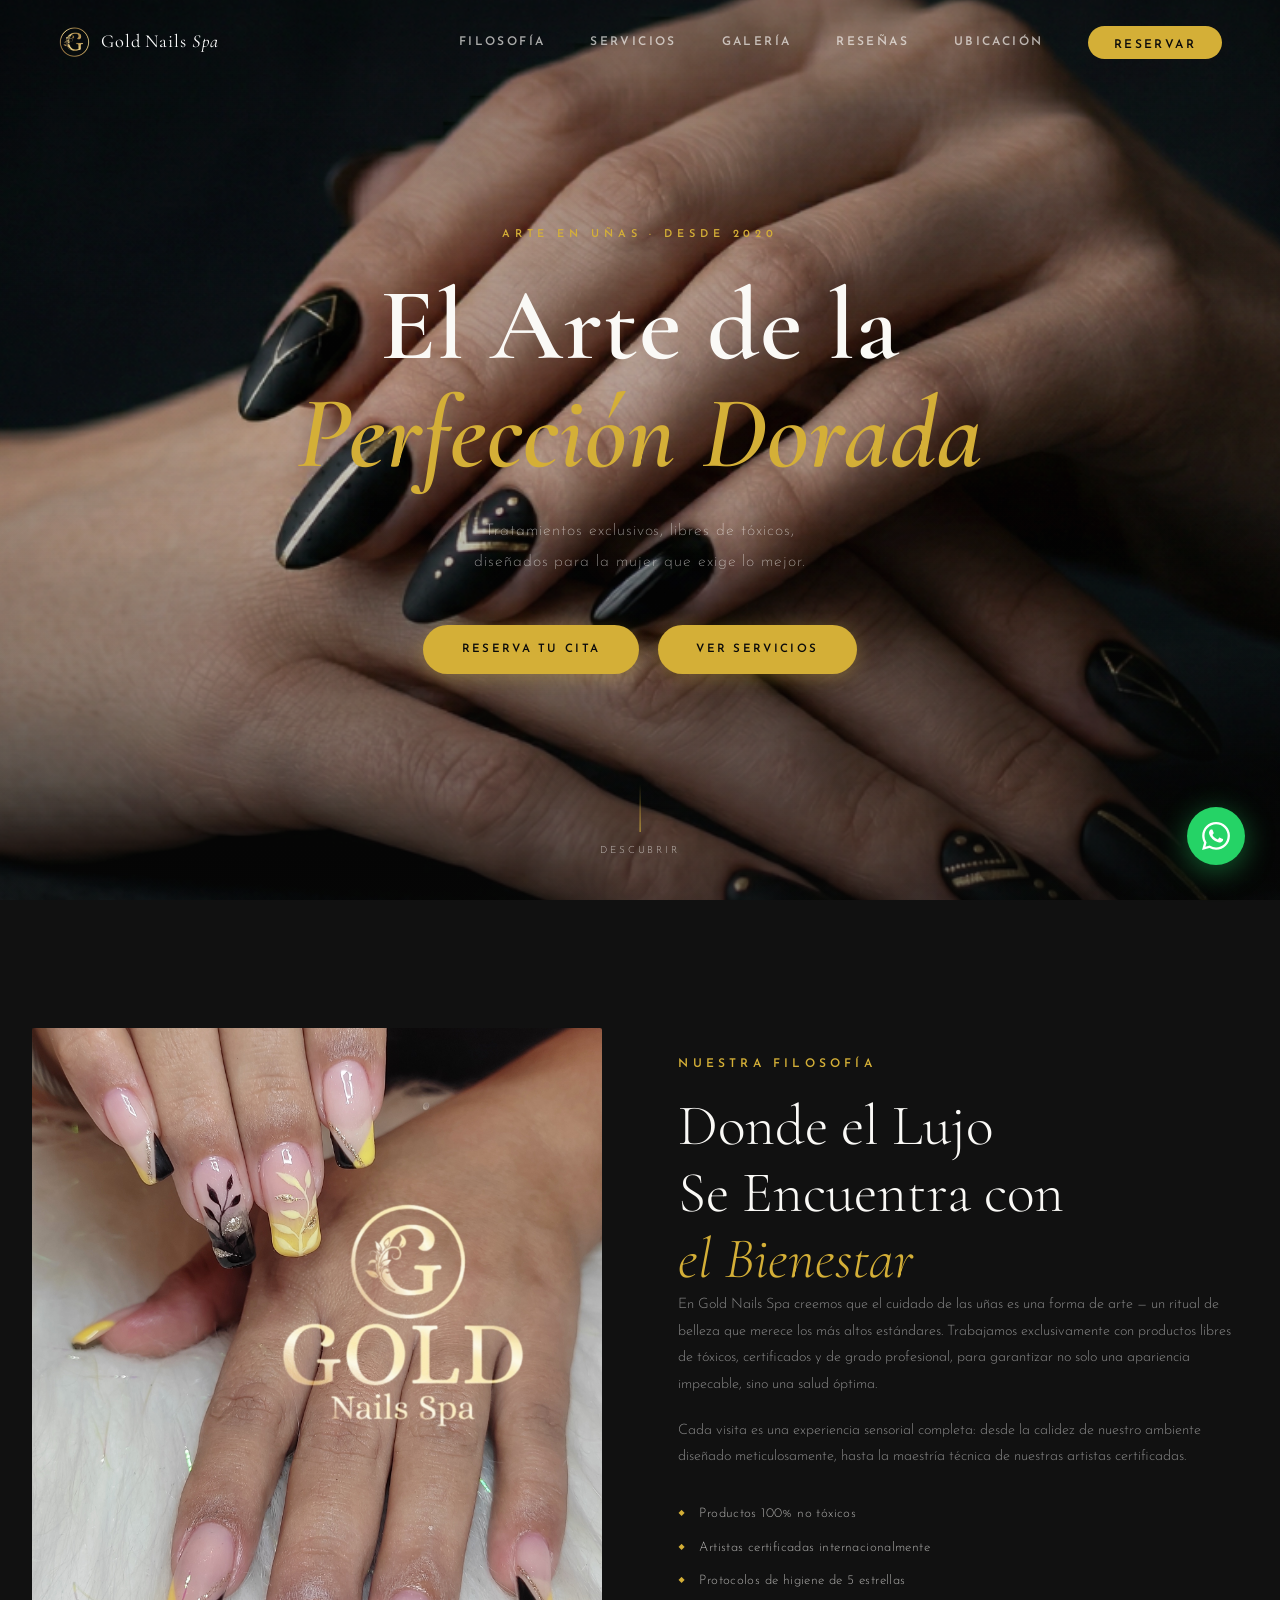
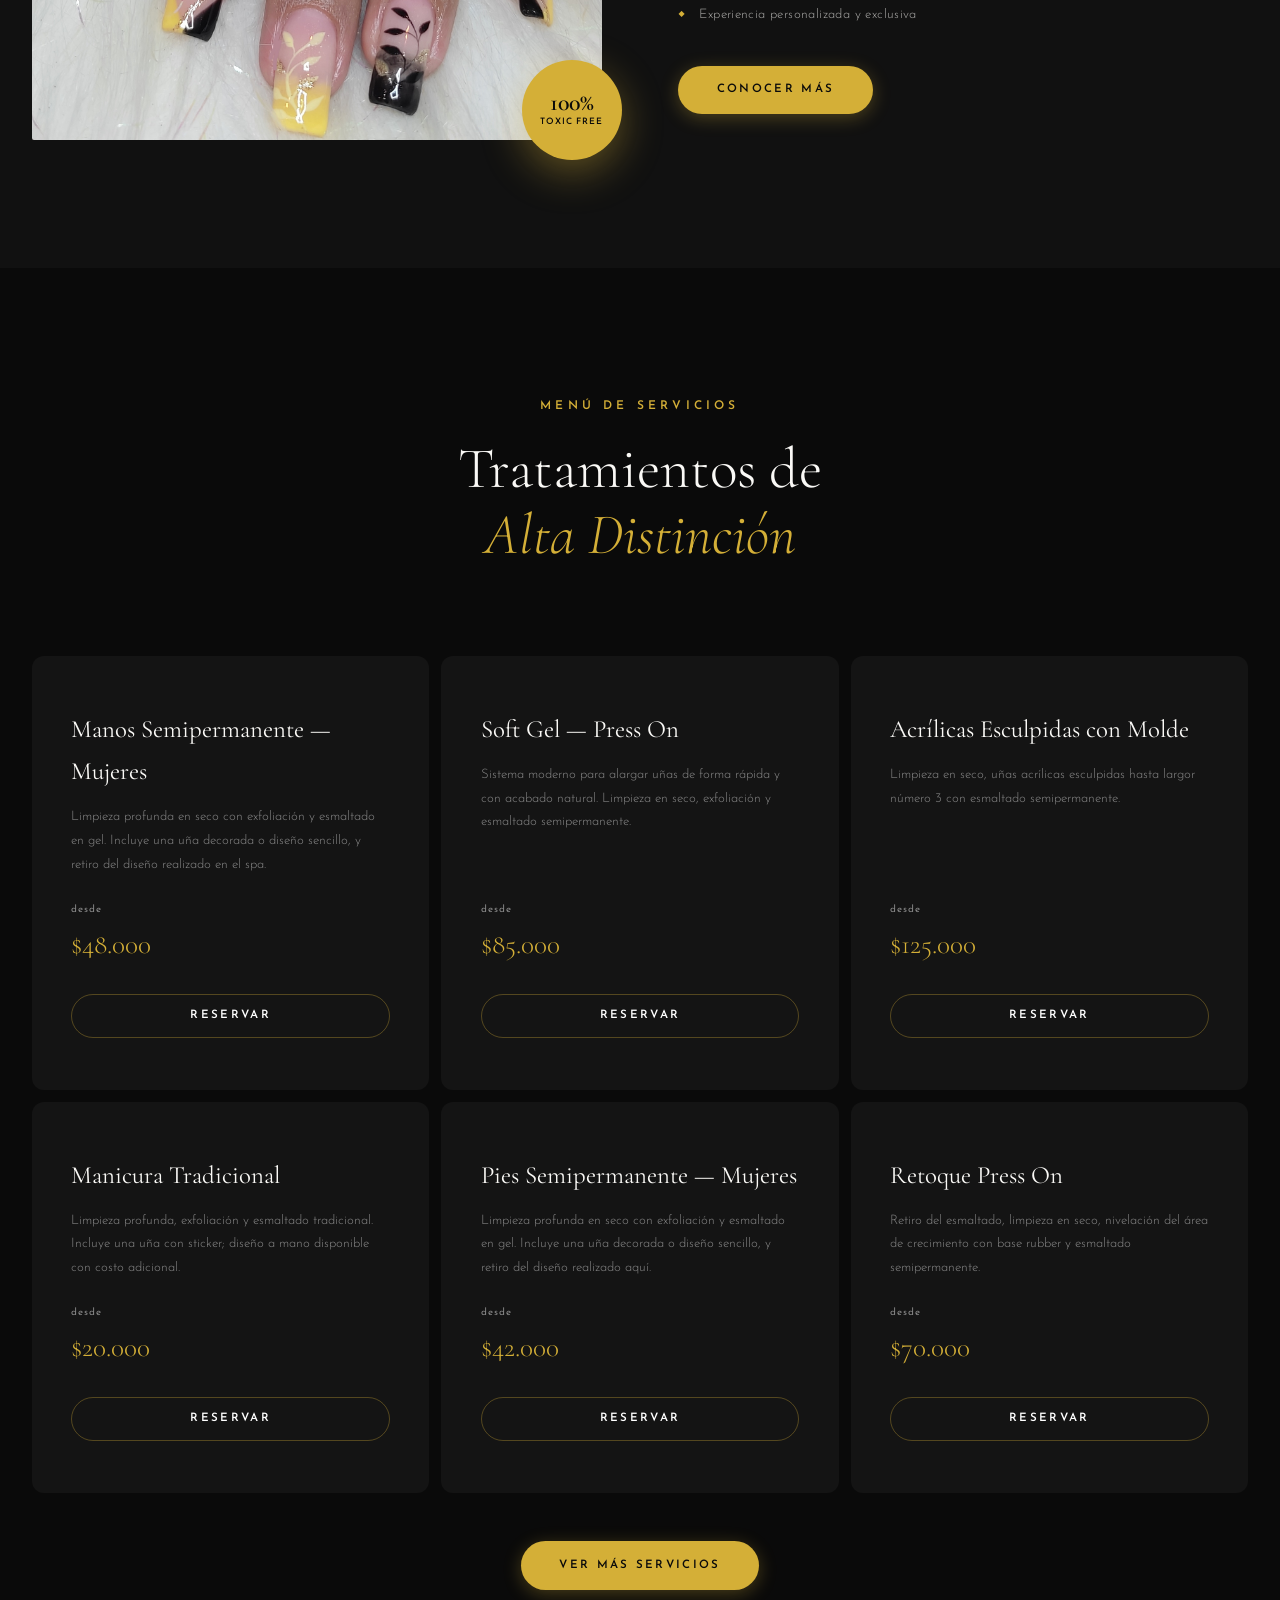
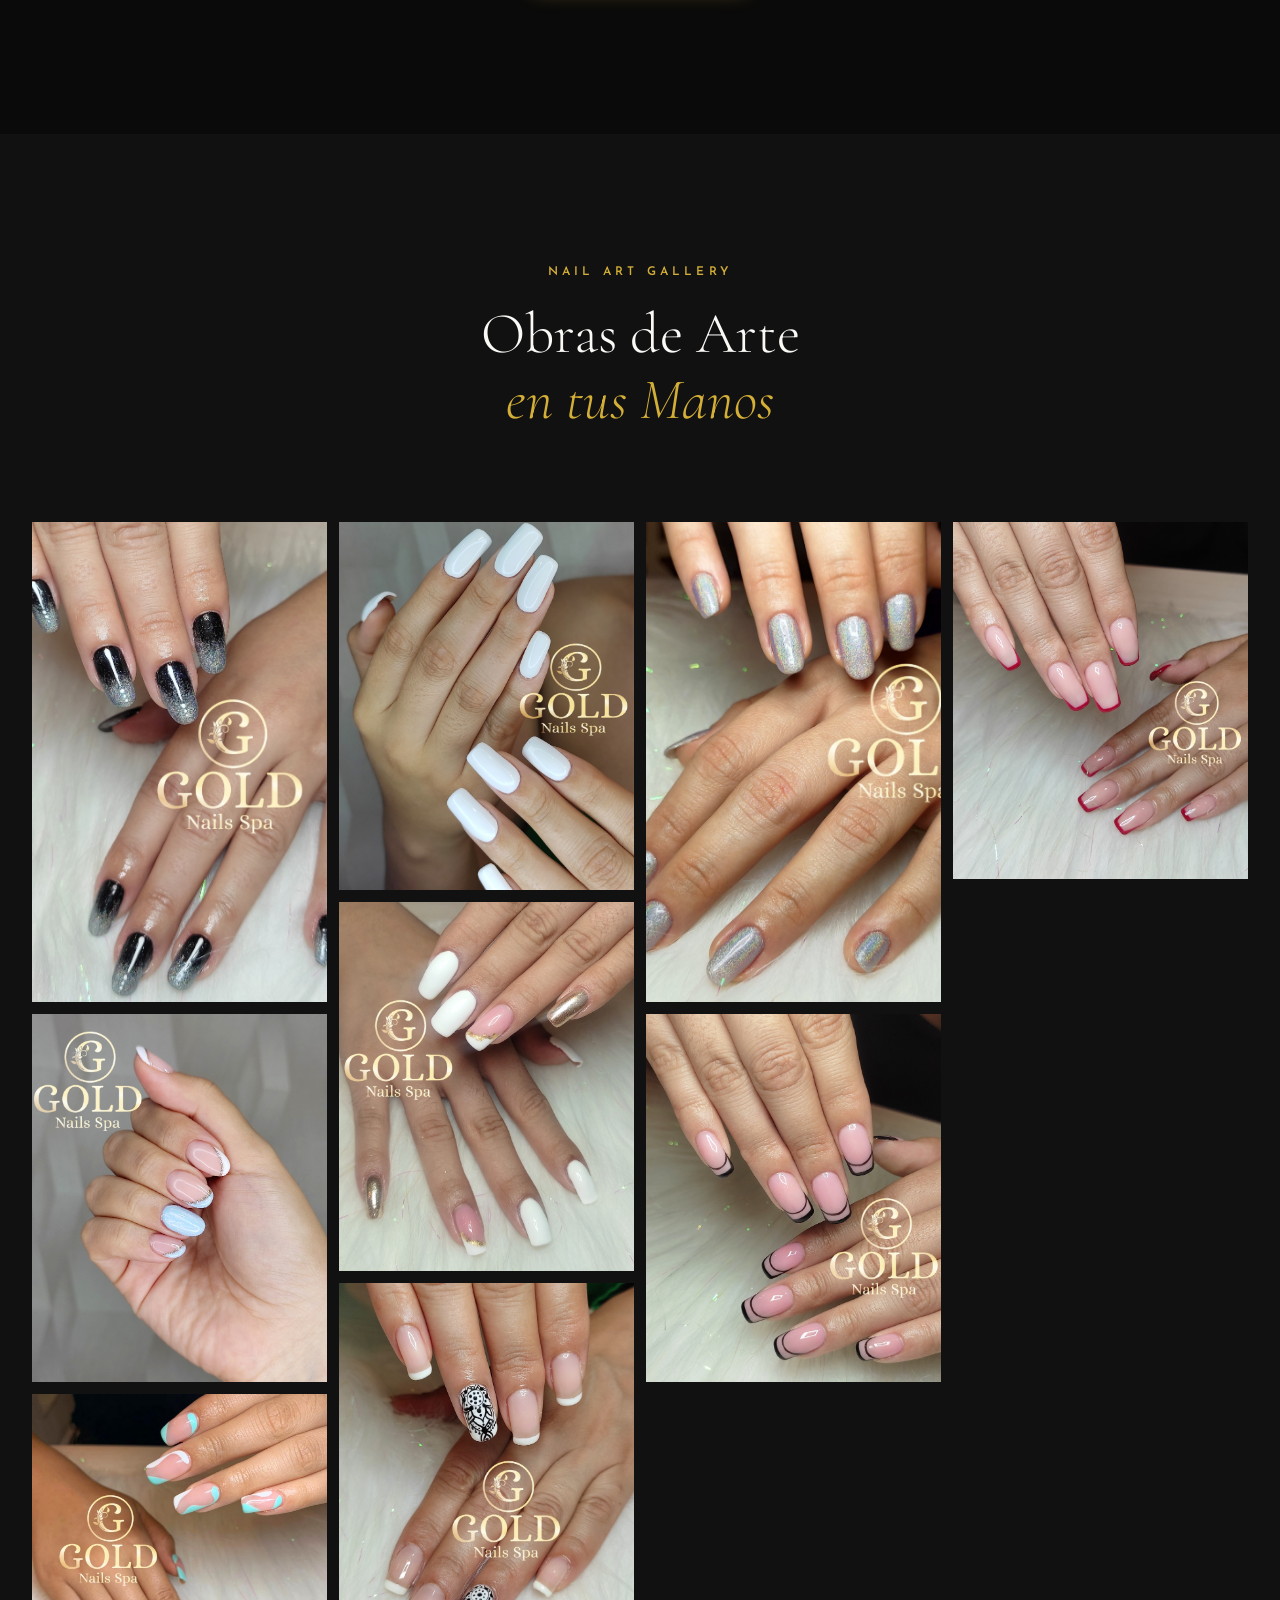
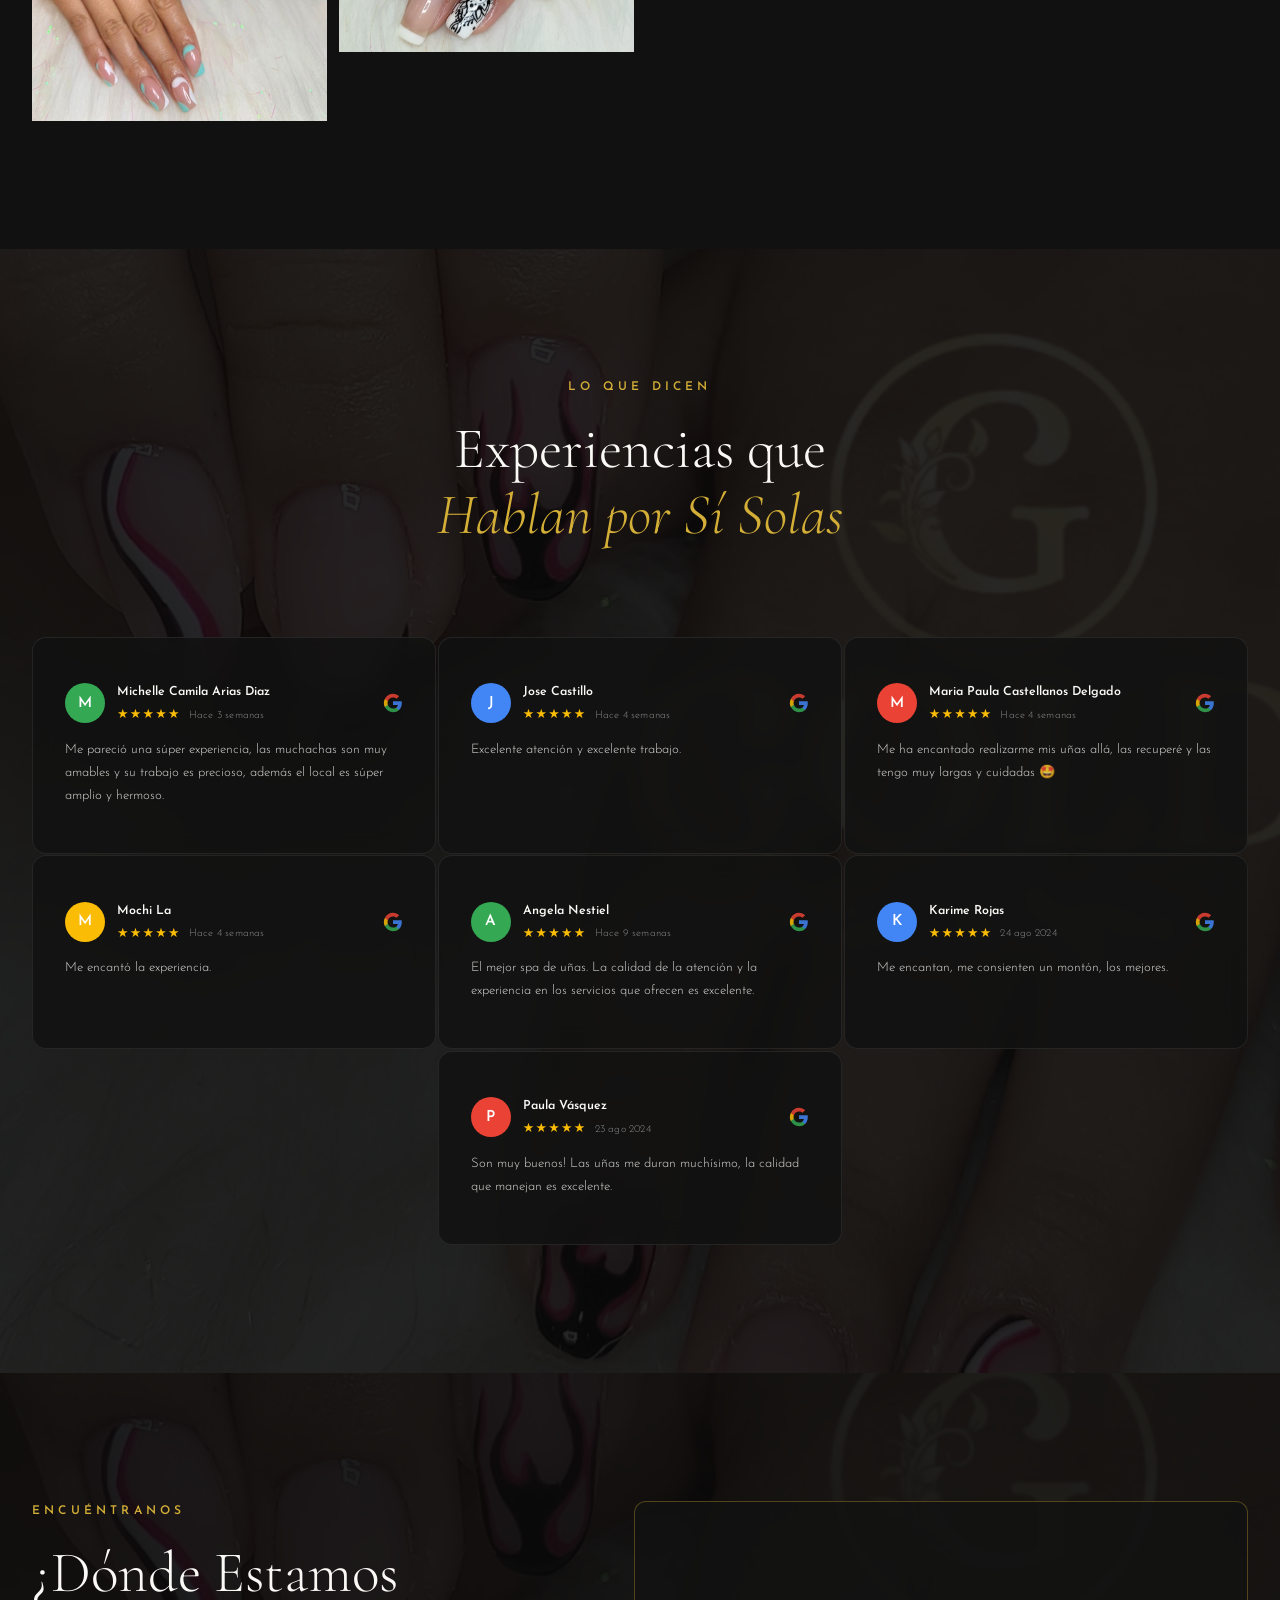
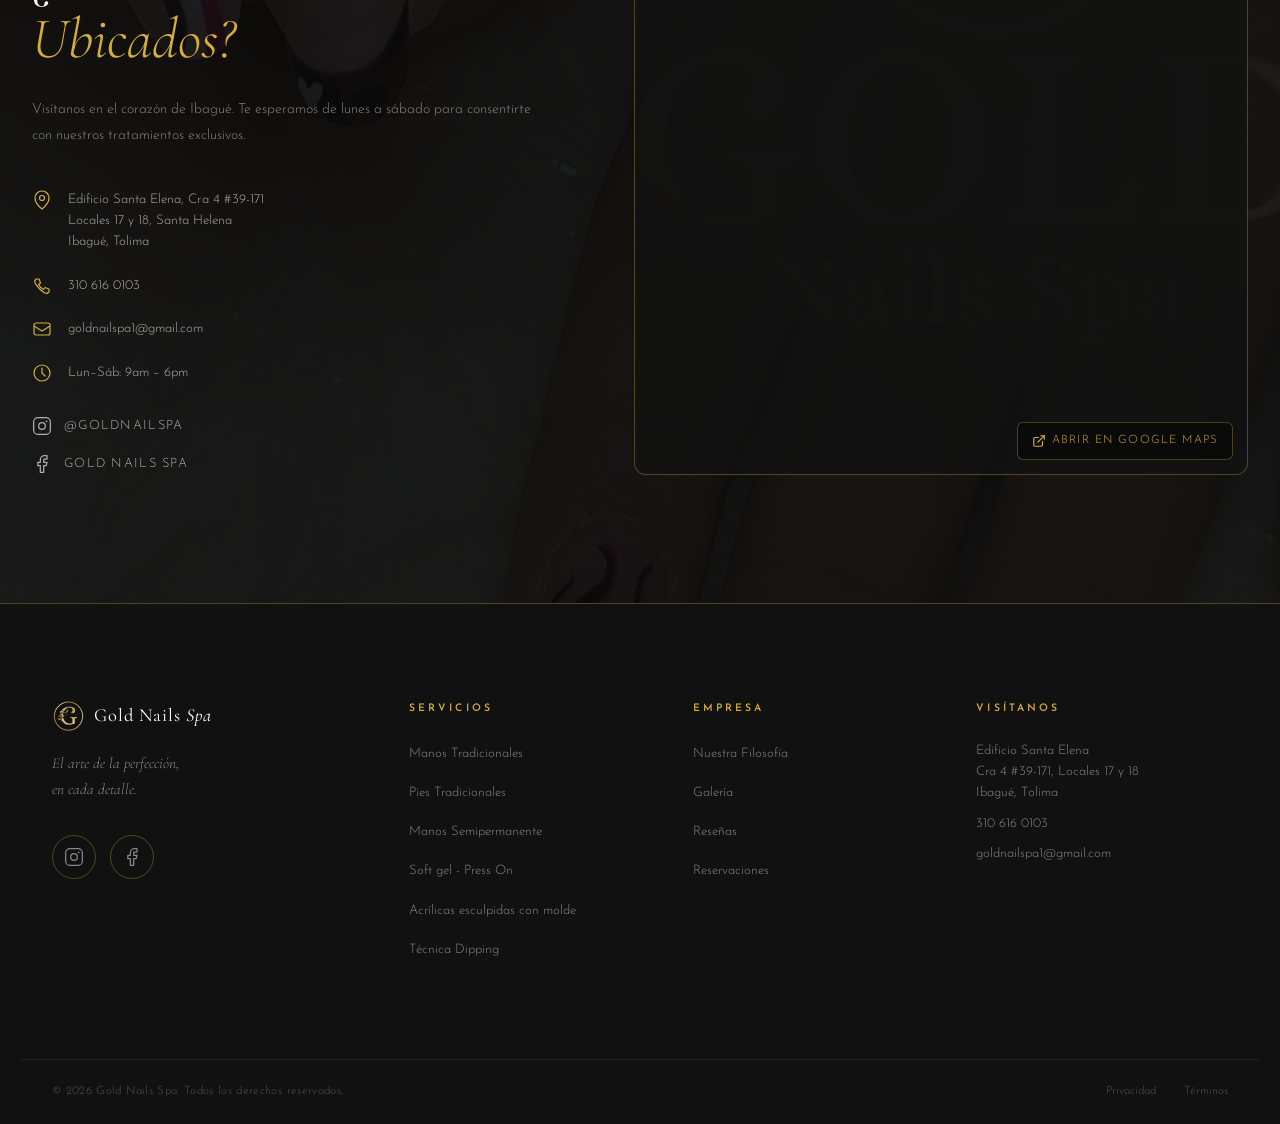
==== commit e43ab1c5: "Fix mobile drawer clipped by navbar backdrop-filter stacking context backdrop-filter on .navbar.scro" ====
--- a/index.html
+++ b/index.html
@@ -33,32 +33,33 @@
         <span></span><span></span><span></span>
       </button>
     </div>
-    <div class="mobile-backdrop" id="mobile-backdrop" aria-hidden="true"></div>
-    <div class="mobile-menu" id="mobile-menu" role="dialog" aria-modal="true" aria-label="Menú de navegación">
-      <div class="mobile-menu-header">
-        <span class="mobile-menu-brand">Gold Nails <em>Spa</em></span>
-        <button class="mobile-menu-close" id="mobile-menu-close" aria-label="Cerrar menú">
-          <svg width="16" height="16" viewBox="0 0 16 16" fill="none" aria-hidden="true">
-            <line x1="1" y1="1" x2="15" y2="15" stroke="currentColor" stroke-width="1.5" stroke-linecap="round"/>
-            <line x1="15" y1="1" x2="1" y2="15" stroke="currentColor" stroke-width="1.5" stroke-linecap="round"/>
-          </svg>
-        </button>
-      </div>
-      <ul role="list">
-        <li><a href="#about">Filosofía</a></li>
-        <li><a href="services.html">Servicios</a></li>
-        <li><a href="#gallery">Galería</a></li>
-        <li><a href="#testimonials">Reseñas</a></li>
-        <li><a href="#ubicacion">Ubicación</a></li>
-      </ul>
-      <div class="mobile-menu-cta">
-        <a href="services.html" class="btn btn-gold btn-full">Reservar Ahora</a>
-      </div>
-      <div class="mobile-menu-footer">
-        <p>Gold Nails Spa · Ibagué, Colombia</p>
-      </div>
-    </div>
   </nav>
+
+  <div class="mobile-backdrop" id="mobile-backdrop" aria-hidden="true"></div>
+  <div class="mobile-menu" id="mobile-menu" role="dialog" aria-modal="true" aria-label="Menú de navegación">
+    <div class="mobile-menu-header">
+      <span class="mobile-menu-brand">Gold Nails <em>Spa</em></span>
+      <button class="mobile-menu-close" id="mobile-menu-close" aria-label="Cerrar menú">
+        <svg width="16" height="16" viewBox="0 0 16 16" fill="none" aria-hidden="true">
+          <line x1="1" y1="1" x2="15" y2="15" stroke="currentColor" stroke-width="1.5" stroke-linecap="round"/>
+          <line x1="15" y1="1" x2="1" y2="15" stroke="currentColor" stroke-width="1.5" stroke-linecap="round"/>
+        </svg>
+      </button>
+    </div>
+    <ul role="list">
+      <li><a href="#about">Filosofía</a></li>
+      <li><a href="services.html">Servicios</a></li>
+      <li><a href="#gallery">Galería</a></li>
+      <li><a href="#testimonials">Reseñas</a></li>
+      <li><a href="#ubicacion">Ubicación</a></li>
+    </ul>
+    <div class="mobile-menu-cta">
+      <a href="services.html" class="btn btn-gold btn-full">Reservar Ahora</a>
+    </div>
+    <div class="mobile-menu-footer">
+      <p>Gold Nails Spa · Ibagué, Colombia</p>
+    </div>
+  </div>
 
   <!-- HERO -->
   <section class="hero" id="hero" aria-label="Hero">
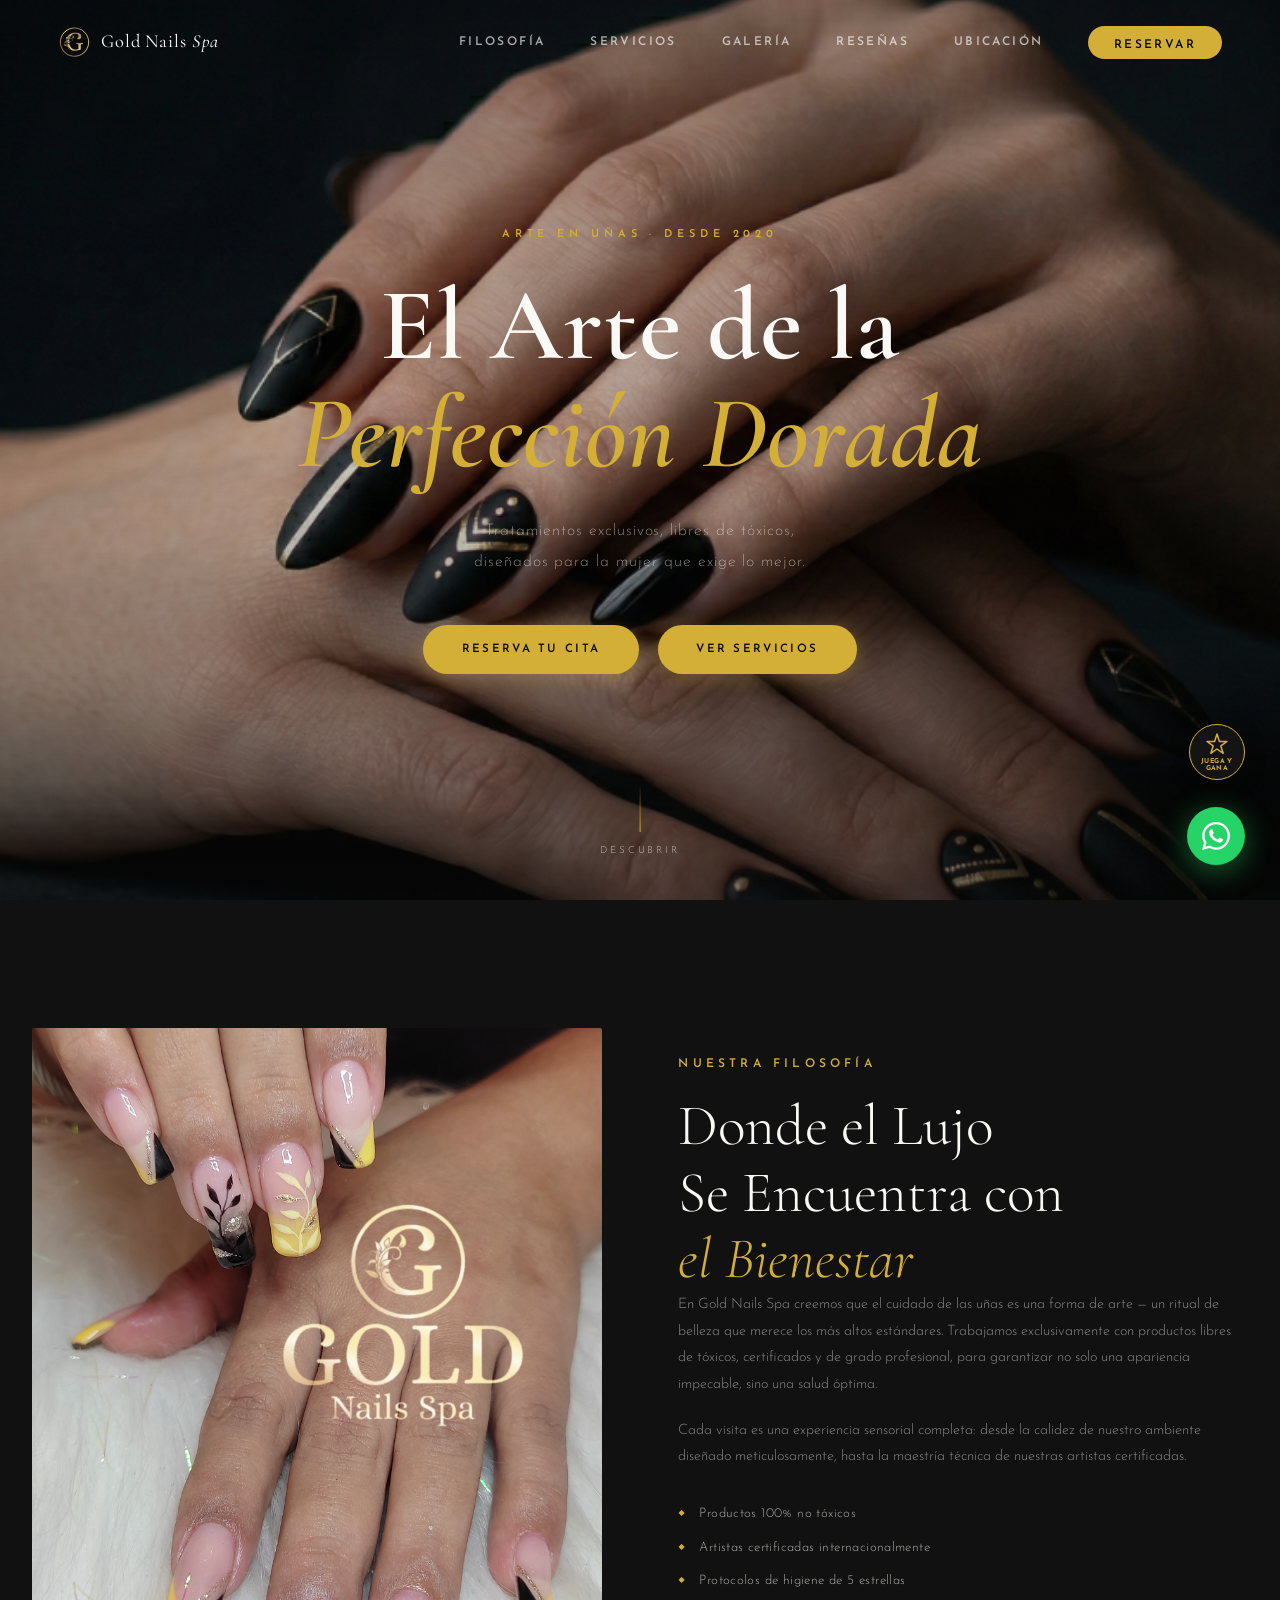
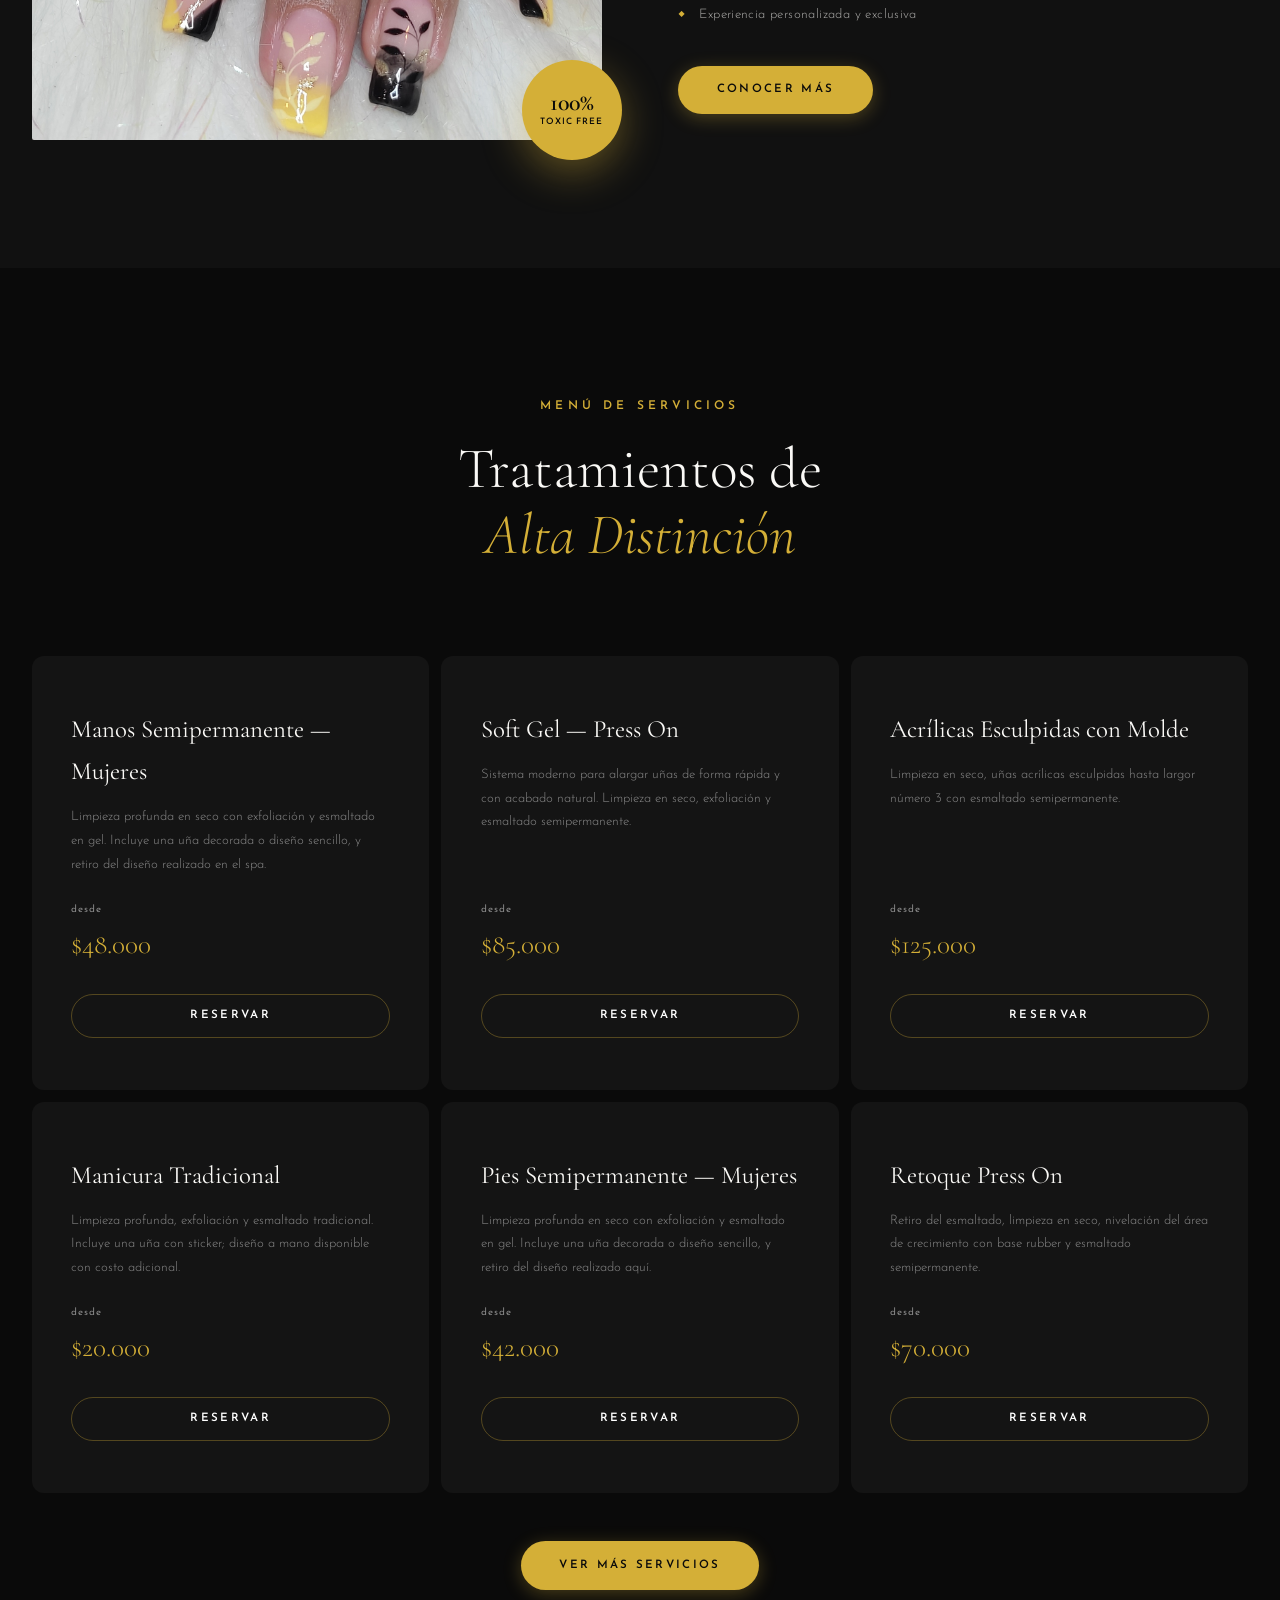
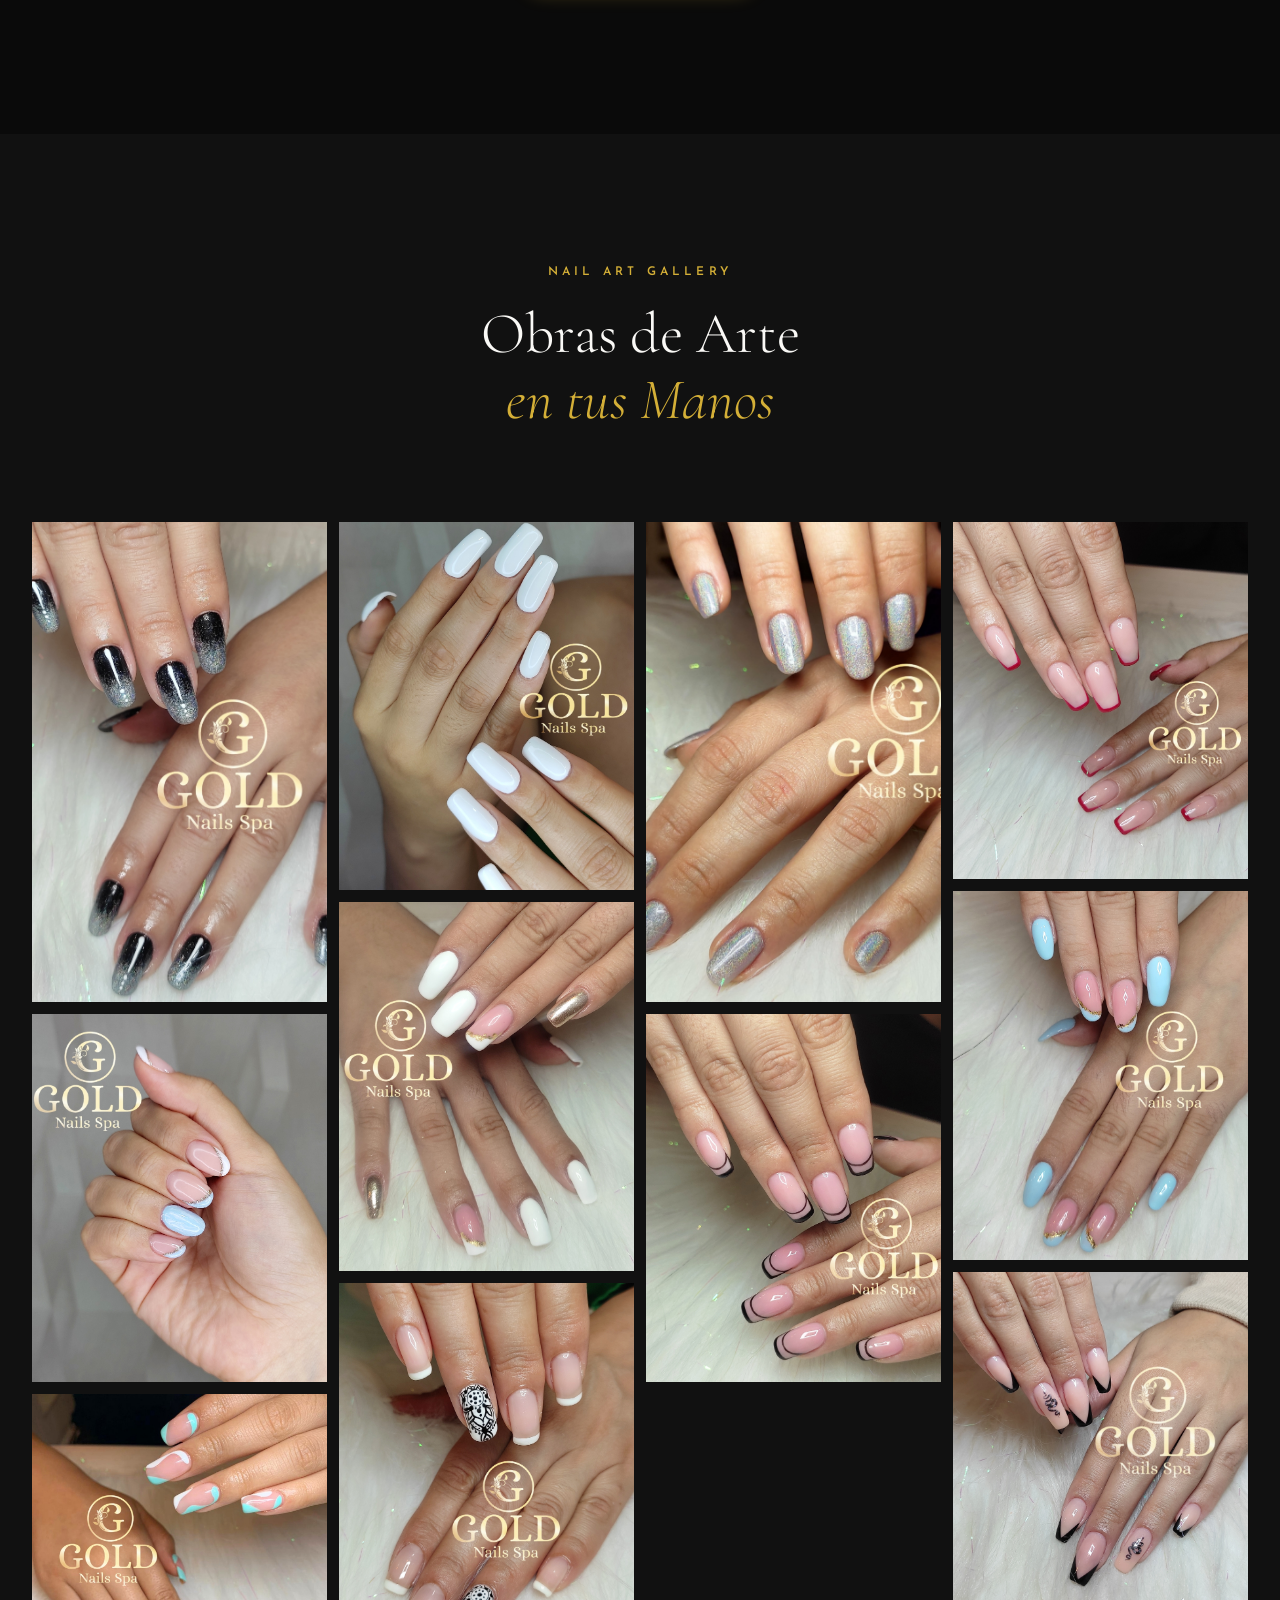
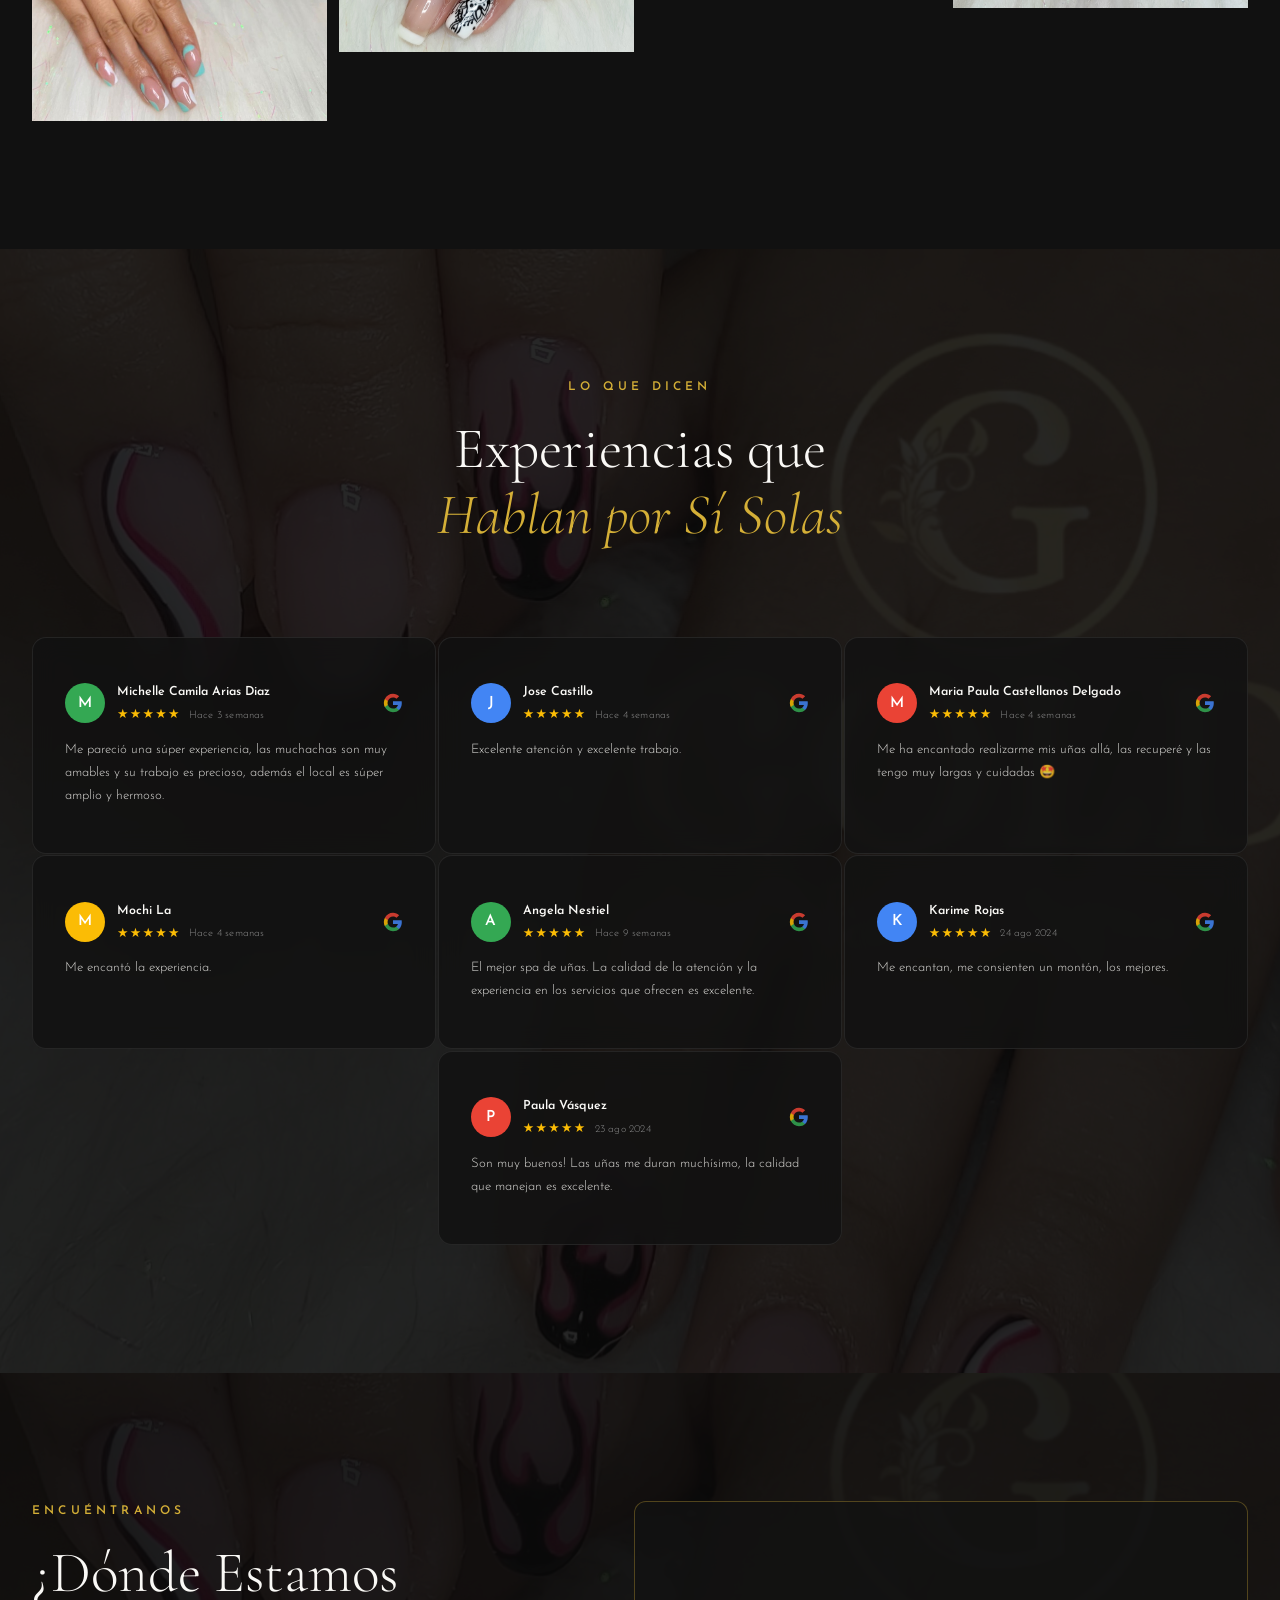
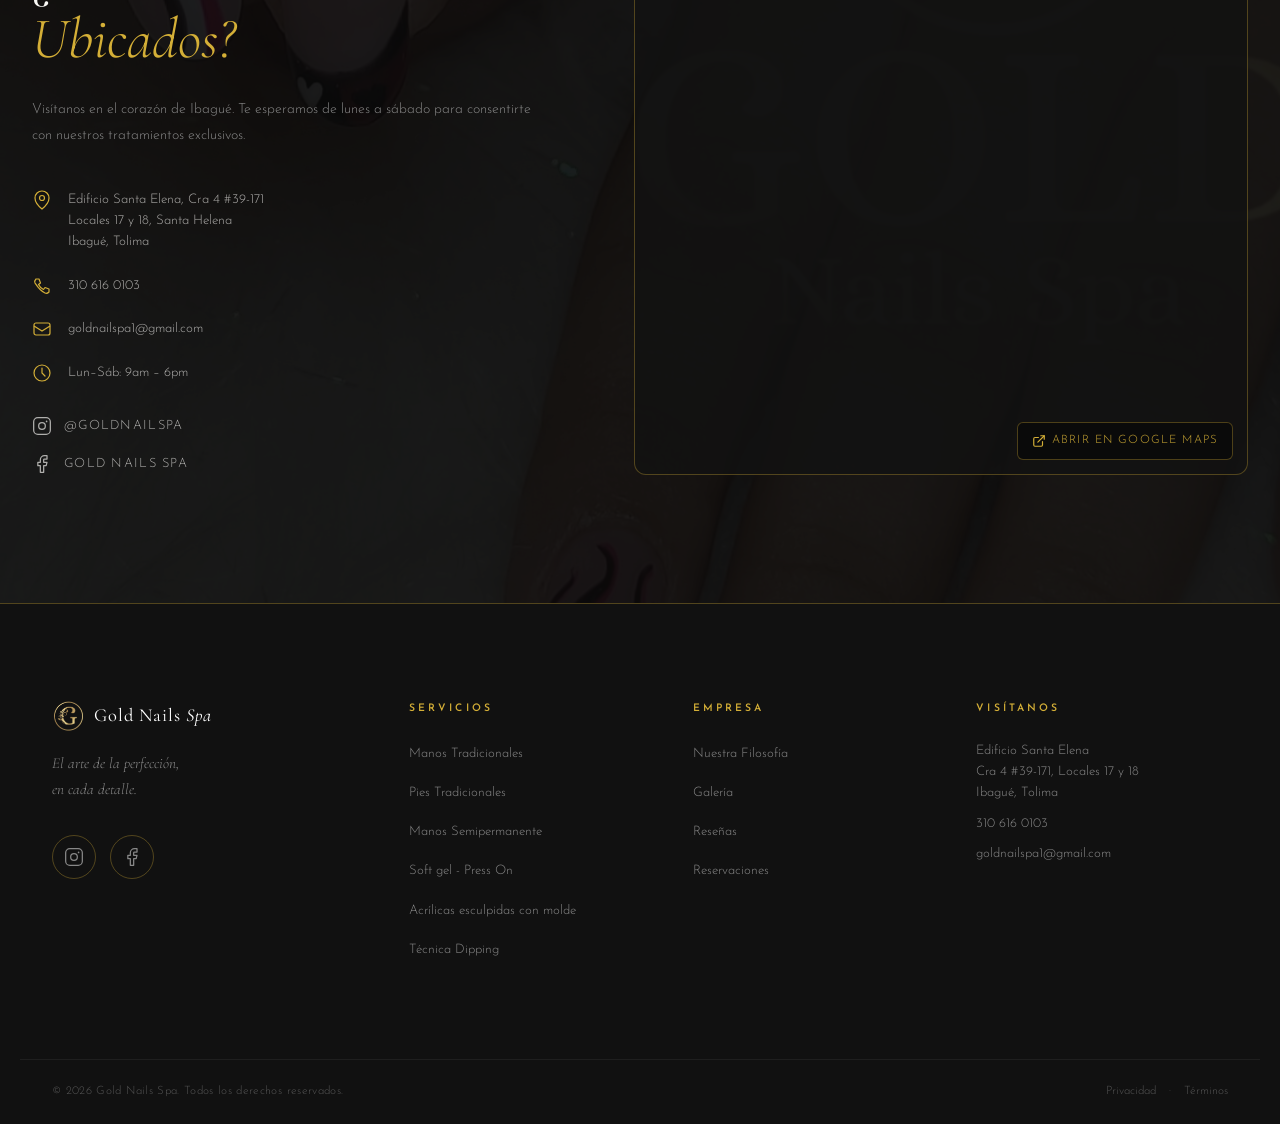
==== commit 07bdbcf8: "Add Juega y Gana gamified booking feature - game.js: memory match game (8 cards/4 pairs, 20s timer) " ====
--- a/index.html
+++ b/index.html
@@ -481,5 +481,6 @@
   </div>
 
   <script src="main.js"></script>
+  <script src="game.js"></script>
 </body>
 </html>
--- a/styles.css
+++ b/styles.css
@@ -2074,3 +2074,499 @@
   }
   .cart-fab { bottom: 1.4rem; right: 1.4rem; }
 }
+
+
+/* ═══════════════════════════════════════════════════
+   JUEGA Y GANA — GAME SYSTEM
+═══════════════════════════════════════════════════ */
+
+/* ── Animations ── */
+@keyframes gnsPulse {
+  0%   { box-shadow: 0 0 0 0    rgba(212,175,55,0.60); }
+  60%  { box-shadow: 0 0 0 16px rgba(212,175,55,0);    }
+  100% { box-shadow: 0 0 0 0    rgba(212,175,55,0);    }
+}
+@keyframes gnsTimerPulse {
+  0%, 100% { opacity: 1;    }
+  50%      { opacity: 0.45; }
+}
+@keyframes gnsPop {
+  0%   { transform: scale(0.85); opacity: 0; }
+  60%  { transform: scale(1.04);             }
+  100% { transform: scale(1);    opacity: 1; }
+}
+@keyframes gnsSlideUp {
+  from { transform: translateY(24px); opacity: 0; }
+  to   { transform: translateY(0);    opacity: 1; }
+}
+
+/* ── Game FAB ── */
+.gns-fab {
+  position: fixed;
+  bottom: 7.5rem;   /* above WhatsApp FAB (2.2rem + 58px ≈ 5.8rem top edge + 1.7rem gap) */
+  right: 2.2rem;    /* always aligned with WhatsApp FAB */
+  z-index: 950;
+  width: 56px;
+  height: 56px;
+  border-radius: 50%;
+  background: var(--black-card);
+  border: 1.5px solid var(--gold);
+  color: var(--gold);
+  cursor: pointer;
+  display: flex;
+  flex-direction: column;
+  align-items: center;
+  justify-content: center;
+  gap: 0;
+  box-shadow: 0 4px 20px rgba(0,0,0,0.45);
+  transition: transform 0.35s var(--ease-spring), box-shadow 0.35s, border-color 0.35s;
+  outline-offset: 3px;
+}
+.gns-fab-label {
+  font-family: var(--font-sans);
+  font-size: 0.42rem;
+  font-weight: 700;
+  letter-spacing: 0.06em;
+  text-transform: uppercase;
+  color: var(--gold);
+  line-height: 1;
+  margin-top: 3px;
+}
+.gns-fab:hover {
+  transform: scale(1.1) translateY(-2px);
+  box-shadow: 0 8px 32px rgba(212,175,55,0.45);
+}
+.gns-fab--above-cart {
+  bottom: 11rem;    /* above cart FAB (5.8rem + 56px ≈ 9.3rem top edge + 1.7rem gap) */
+}
+.gns-fab--active {
+  border-color: var(--gold-light);
+  background: rgba(212,175,55,0.12);
+}
+
+/* Pulse ring: only when no active voucher and motion allowed */
+@media (prefers-reduced-motion: no-preference) {
+  .gns-fab:not(.gns-fab--active) {
+    animation: gnsPulse 2.4s var(--ease-luxury) infinite;
+  }
+}
+
+/* Tooltip */
+.gns-fab-tooltip {
+  position: absolute;
+  right: calc(100% + 12px);
+  top: 50%;
+  transform: translateY(-50%) translateX(6px);
+  background: var(--cream);
+  color: var(--black);
+  font-family: var(--font-sans);
+  font-size: 0.7rem;
+  font-weight: 700;
+  letter-spacing: 0.05em;
+  padding: 0.4rem 0.9rem;
+  border-radius: 999px;
+  white-space: nowrap;
+  box-shadow: 0 4px 16px rgba(0,0,0,0.22);
+  opacity: 0;
+  transition: opacity 0.3s, transform 0.3s var(--ease-luxury);
+  pointer-events: none;
+}
+.gns-fab:hover .gns-fab-tooltip,
+.gns-fab:focus-visible .gns-fab-tooltip {
+  opacity: 1;
+  transform: translateY(-50%) translateX(0);
+}
+
+/* ── Modal overlay ── */
+.gns-modal {
+  position: fixed;
+  inset: 0;
+  z-index: 1200;
+  display: flex;
+  align-items: center;
+  justify-content: center;
+  opacity: 0;
+  transition: opacity 0.35s var(--ease-luxury);
+  pointer-events: none;
+}
+.gns-modal[hidden] { display: none; }
+.gns-modal.gns-visible {
+  opacity: 1;
+  pointer-events: all;
+}
+
+.gns-modal-backdrop {
+  position: absolute;
+  inset: 0;
+  background: rgba(10,10,10,0.88);
+  backdrop-filter: blur(8px);
+  -webkit-backdrop-filter: blur(8px);
+}
+
+.gns-modal-box {
+  position: relative;
+  width: min(480px, 92vw);
+  max-height: 92dvh;
+  overflow-y: auto;
+  background: #161616f0;
+  border: 1px solid var(--gold-border);
+  border-radius: 24px;
+  padding: 2.8rem 2rem 2rem;
+  transform: translateY(20px);
+  transition: transform 0.4s var(--ease-luxury);
+}
+.gns-modal.gns-visible .gns-modal-box {
+  transform: translateY(0);
+}
+
+/* Close button */
+.gns-close {
+  position: absolute;
+  top: 1rem;
+  right: 1rem;
+  width: 36px;
+  height: 36px;
+  border-radius: 50%;
+  background: none;
+  border: 1px solid var(--gold-border);
+  color: var(--grey);
+  cursor: pointer;
+  display: flex;
+  align-items: center;
+  justify-content: center;
+  transition: color 0.2s, border-color 0.2s;
+}
+.gns-close:hover { color: var(--cream); border-color: var(--gold); }
+
+/* ── Shared screen layout ── */
+.gns-screen {
+  display: flex;
+  flex-direction: column;
+  align-items: center;
+  text-align: center;
+  gap: 1.1rem;
+  padding: 0.4rem 0;
+  animation: gnsSlideUp 0.38s var(--ease-luxury) both;
+}
+.gns-screen[hidden] { display: none !important; }
+
+/* Typography */
+.gns-eyebrow {
+  font-family: var(--font-sans);
+  font-size: 0.65rem;
+  font-weight: 700;
+  letter-spacing: 0.18em;
+  text-transform: uppercase;
+  color: var(--gold);
+  margin: 0;
+}
+.gns-title {
+  font-family: var(--font-serif);
+  font-size: clamp(2rem, 5vw, 2.8rem);
+  font-weight: 300;
+  color: var(--cream);
+  margin: 0;
+  line-height: 1.1;
+}
+.gns-title em {
+  color: var(--gold);
+  font-style: italic;
+}
+.gns-subtitle {
+  font-family: var(--font-sans);
+  font-size: 0.88rem;
+  color: var(--cream-dim);
+  line-height: 1.7;
+  margin: 0;
+}
+.gns-subtitle strong { color: var(--cream); }
+
+/* Intro icons */
+.gns-intro-icons {
+  font-size: 1.6rem;
+  letter-spacing: 0.5em;
+  margin: 0.2rem 0;
+}
+
+/* Buttons */
+.gns-btn-primary {
+  font-family: var(--font-sans);
+  font-size: 0.78rem;
+  font-weight: 700;
+  letter-spacing: 0.12em;
+  text-transform: uppercase;
+  color: var(--black);
+  background: var(--gold);
+  border: none;
+  border-radius: 999px;
+  padding: 0.85rem 2.2rem;
+  cursor: pointer;
+  transition: background 0.25s, transform 0.25s var(--ease-spring);
+  min-height: 48px;
+}
+.gns-btn-primary:hover {
+  background: var(--gold-light);
+  transform: translateY(-2px);
+}
+.gns-btn-ghost {
+  font-family: var(--font-sans);
+  font-size: 0.75rem;
+  font-weight: 600;
+  letter-spacing: 0.1em;
+  text-transform: uppercase;
+  color: var(--grey);
+  background: none;
+  border: 1px solid var(--gold-border);
+  border-radius: 999px;
+  padding: 0.7rem 1.8rem;
+  cursor: pointer;
+  transition: color 0.2s, border-color 0.2s;
+  min-height: 44px;
+}
+.gns-btn-ghost:hover { color: var(--cream); border-color: var(--gold); }
+
+/* ── Game screen ── */
+.gns-game-header {
+  display: flex;
+  align-items: baseline;
+  justify-content: center;
+  gap: 0.7rem;
+  width: 100%;
+}
+.gns-timer-label {
+  font-family: var(--font-sans);
+  font-size: 0.65rem;
+  font-weight: 700;
+  letter-spacing: 0.15em;
+  text-transform: uppercase;
+  color: var(--grey);
+}
+.gns-timer {
+  font-family: var(--font-serif);
+  font-size: 3rem;
+  font-weight: 600;
+  color: var(--gold);
+  line-height: 1;
+  min-width: 2.5ch;
+  text-align: center;
+  transition: color 0.3s;
+}
+.gns-timer--urgent {
+  color: #E74C3C !important;
+}
+@media (prefers-reduced-motion: no-preference) {
+  .gns-timer--urgent {
+    animation: gnsTimerPulse 0.5s ease infinite;
+  }
+}
+
+/* ── Memory board ── */
+.gns-board {
+  display: grid;
+  grid-template-columns: repeat(4, 1fr);
+  gap: clamp(0.5rem, 2vw, 0.85rem);
+  width: 100%;
+}
+
+/* ── Memory card ── */
+.gns-card {
+  aspect-ratio: 1;
+  min-width: 64px;
+  min-height: 64px;
+  background: none;
+  border: 1px solid var(--gold-border);
+  border-radius: 12px;
+  cursor: pointer;
+  position: relative;
+  perspective: 600px;
+  -webkit-tap-highlight-color: transparent;
+  transition: border-color 0.3s, box-shadow 0.3s;
+}
+.gns-card:hover:not(.gns-matched):not([disabled]) {
+  border-color: var(--gold);
+}
+.gns-card-face {
+  position: absolute;
+  inset: 0;
+  border-radius: inherit;
+  display: flex;
+  align-items: center;
+  justify-content: center;
+  font-size: clamp(1.6rem, 5vw, 2rem);
+  backface-visibility: hidden;
+  -webkit-backface-visibility: hidden;
+  transition: transform 0.42s var(--ease-luxury);
+}
+.gns-card-back  { background: rgba(212,175,55,0.07); transform: rotateY(0deg);    }
+.gns-card-front { background: rgba(212,175,55,0.13); transform: rotateY(180deg);  }
+
+.gns-card.gns-flipped .gns-card-back  { transform: rotateY(-180deg); }
+.gns-card.gns-flipped .gns-card-front { transform: rotateY(0deg);    }
+
+.gns-card.gns-matched {
+  border-color: var(--gold);
+  box-shadow: 0 0 14px rgba(212,175,55,0.40);
+  pointer-events: none;
+}
+
+/* Reduced motion: swap faces via opacity instead of 3D rotation */
+@media (prefers-reduced-motion: reduce) {
+  .gns-card-face        { transition: opacity 0.2s; }
+  .gns-card-back        { transform: none; }
+  .gns-card-front       { transform: none; opacity: 0; }
+  .gns-card.gns-flipped .gns-card-back  { opacity: 0; }
+  .gns-card.gns-flipped .gns-card-front { opacity: 1; }
+}
+
+/* ── Win screen ── */
+.gns-screen-win { position: relative; }
+.gns-confetti-canvas {
+  position: absolute;
+  inset: 0;
+  width: 100%;
+  height: 100%;
+  pointer-events: none;
+  border-radius: 24px;
+  z-index: 0;
+}
+.gns-win-inner {
+  position: relative;
+  z-index: 1;
+  display: flex;
+  flex-direction: column;
+  align-items: center;
+  gap: 1rem;
+}
+.gns-win-badge {
+  font-size: 3rem;
+  animation: gnsPop 0.5s var(--ease-spring) both;
+}
+.gns-win-amount {
+  font-family: var(--font-serif);
+  font-size: 2.4rem;
+  font-weight: 600;
+  color: #4ade80;
+  margin: 0;
+  line-height: 1;
+}
+.gns-voucher-pill {
+  display: flex;
+  align-items: center;
+  gap: 0.6rem;
+  padding: 0.55rem 1.4rem;
+  border: 1px solid var(--gold-border);
+  border-radius: 999px;
+  background: rgba(212,175,55,0.07);
+}
+.gns-voucher-pill-label {
+  font-family: var(--font-sans);
+  font-size: 0.65rem;
+  font-weight: 700;
+  letter-spacing: 0.12em;
+  text-transform: uppercase;
+  color: var(--grey);
+}
+.gns-voucher-time {
+  font-family: var(--font-sans);
+  font-size: 1.05rem;
+  font-weight: 700;
+  letter-spacing: 0.08em;
+  color: var(--gold);
+  min-width: 4.2ch;
+  text-align: center;
+  transition: color 0.4s;
+}
+.gns-voucher-time.gns-urgent { color: #E74C3C; }
+@media (prefers-reduced-motion: no-preference) {
+  .gns-voucher-time.gns-urgent { animation: gnsTimerPulse 0.7s ease infinite; }
+}
+
+/* ── Lose screen ── */
+.gns-lose-icon { font-size: 3rem; }
+
+/* ── Expired overlay ── */
+.gns-expired-overlay {
+  position: fixed;
+  inset: 0;
+  z-index: 1300;
+  background: rgba(10,10,10,0.88);
+  backdrop-filter: blur(8px);
+  -webkit-backdrop-filter: blur(8px);
+  display: flex;
+  align-items: center;
+  justify-content: center;
+}
+.gns-expired-overlay[hidden] { display: none; }
+.gns-expired-box {
+  background: #161616f0;
+  border: 1px solid var(--gold-border);
+  border-radius: 24px;
+  padding: 2.5rem 2rem;
+  width: min(400px, 90vw);
+  display: flex;
+  flex-direction: column;
+  align-items: center;
+  gap: 1rem;
+  text-align: center;
+  animation: gnsPop 0.4s var(--ease-spring) both;
+}
+.gns-expired-icon { font-size: 2.8rem; }
+
+/* ── Cart voucher discount block ── */
+.gns-cart-voucher-block {
+  width: 100%;
+  margin-top: 0.8rem;
+  padding-top: 0.8rem;
+  border-top: 1px solid rgba(212,175,55,0.18);
+  display: flex;
+  flex-direction: column;
+  gap: 0.3rem;
+}
+.gns-cart-discount-row {
+  display: flex;
+  justify-content: space-between;
+  align-items: center;
+}
+.gns-cart-discount-label {
+  font-family: var(--font-sans);
+  font-size: 0.72rem;
+  font-weight: 700;
+  letter-spacing: 0.06em;
+  text-transform: uppercase;
+  color: #4ade80;
+}
+.gns-cart-discount-amount {
+  font-family: var(--font-serif);
+  font-size: 1rem;
+  font-weight: 600;
+  color: #4ade80;
+}
+.gns-cart-final-row {
+  display: flex;
+  justify-content: space-between;
+  align-items: baseline;
+  margin-top: 0.4rem;
+}
+.gns-cart-countdown {
+  font-family: var(--font-sans);
+  font-size: 0.72rem;
+  font-weight: 700;
+  letter-spacing: 0.08em;
+  color: var(--gold);
+  transition: color 0.4s;
+}
+.gns-cart-countdown.gns-urgent { color: #E74C3C; }
+@media (prefers-reduced-motion: no-preference) {
+  .gns-cart-countdown.gns-urgent { animation: gnsTimerPulse 0.7s ease infinite; }
+}
+
+/* ── Mobile adjustments ── */
+@media (max-width: 480px) {
+  /* WS FAB has no mobile override (stays at right: 2.2rem), so we match it exactly */
+  .gns-fab              { bottom: 7.5rem; right: 2.2rem; }
+  /* On mobile, cart FAB moves to bottom: 1.4rem — recalculate: 1.4 + 3.5rem + 1.6rem gap */
+  .gns-fab--above-cart  { bottom: 6.5rem; right: 1.4rem; } /* match cart FAB mobile position */
+  .gns-modal-box        { padding: 2.2rem 1.4rem 1.8rem; }
+  .gns-board            { gap: 0.45rem; }
+  .gns-card             { min-width: 56px; min-height: 56px; border-radius: 10px; }
+}
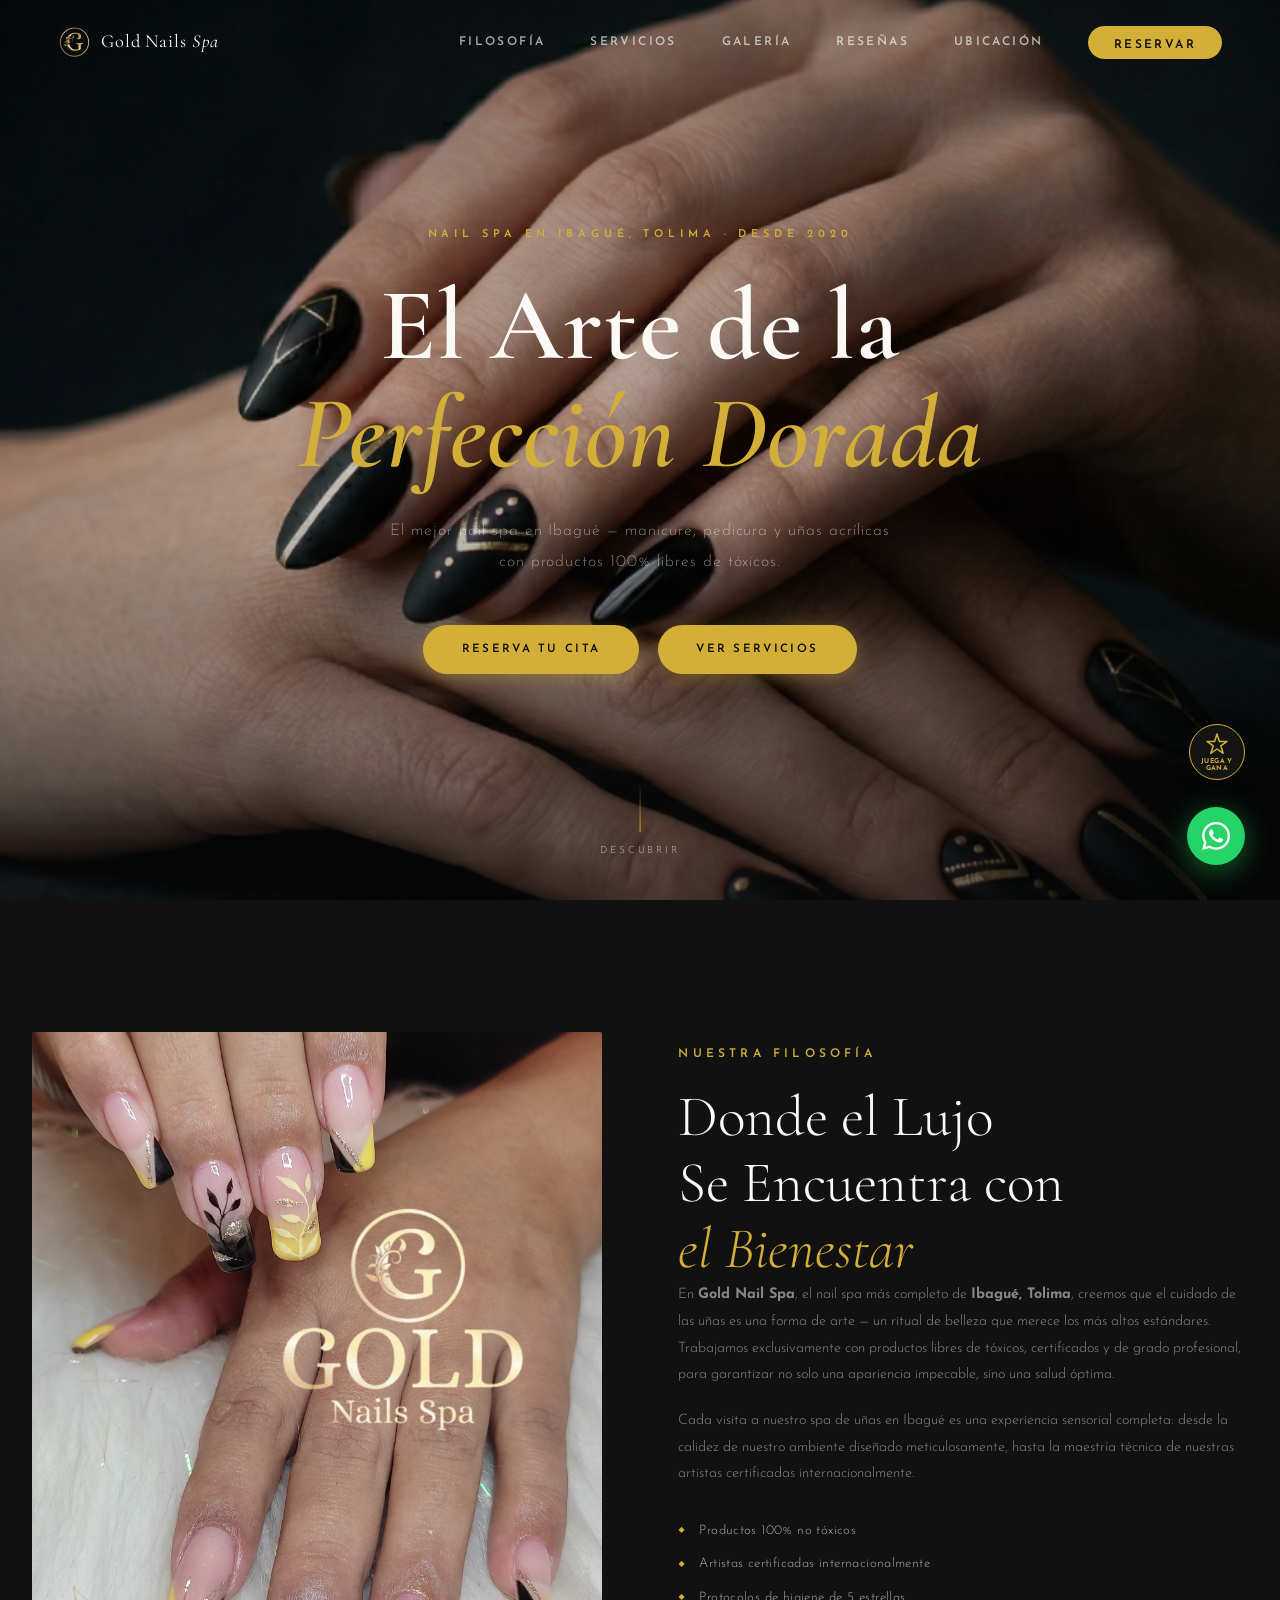
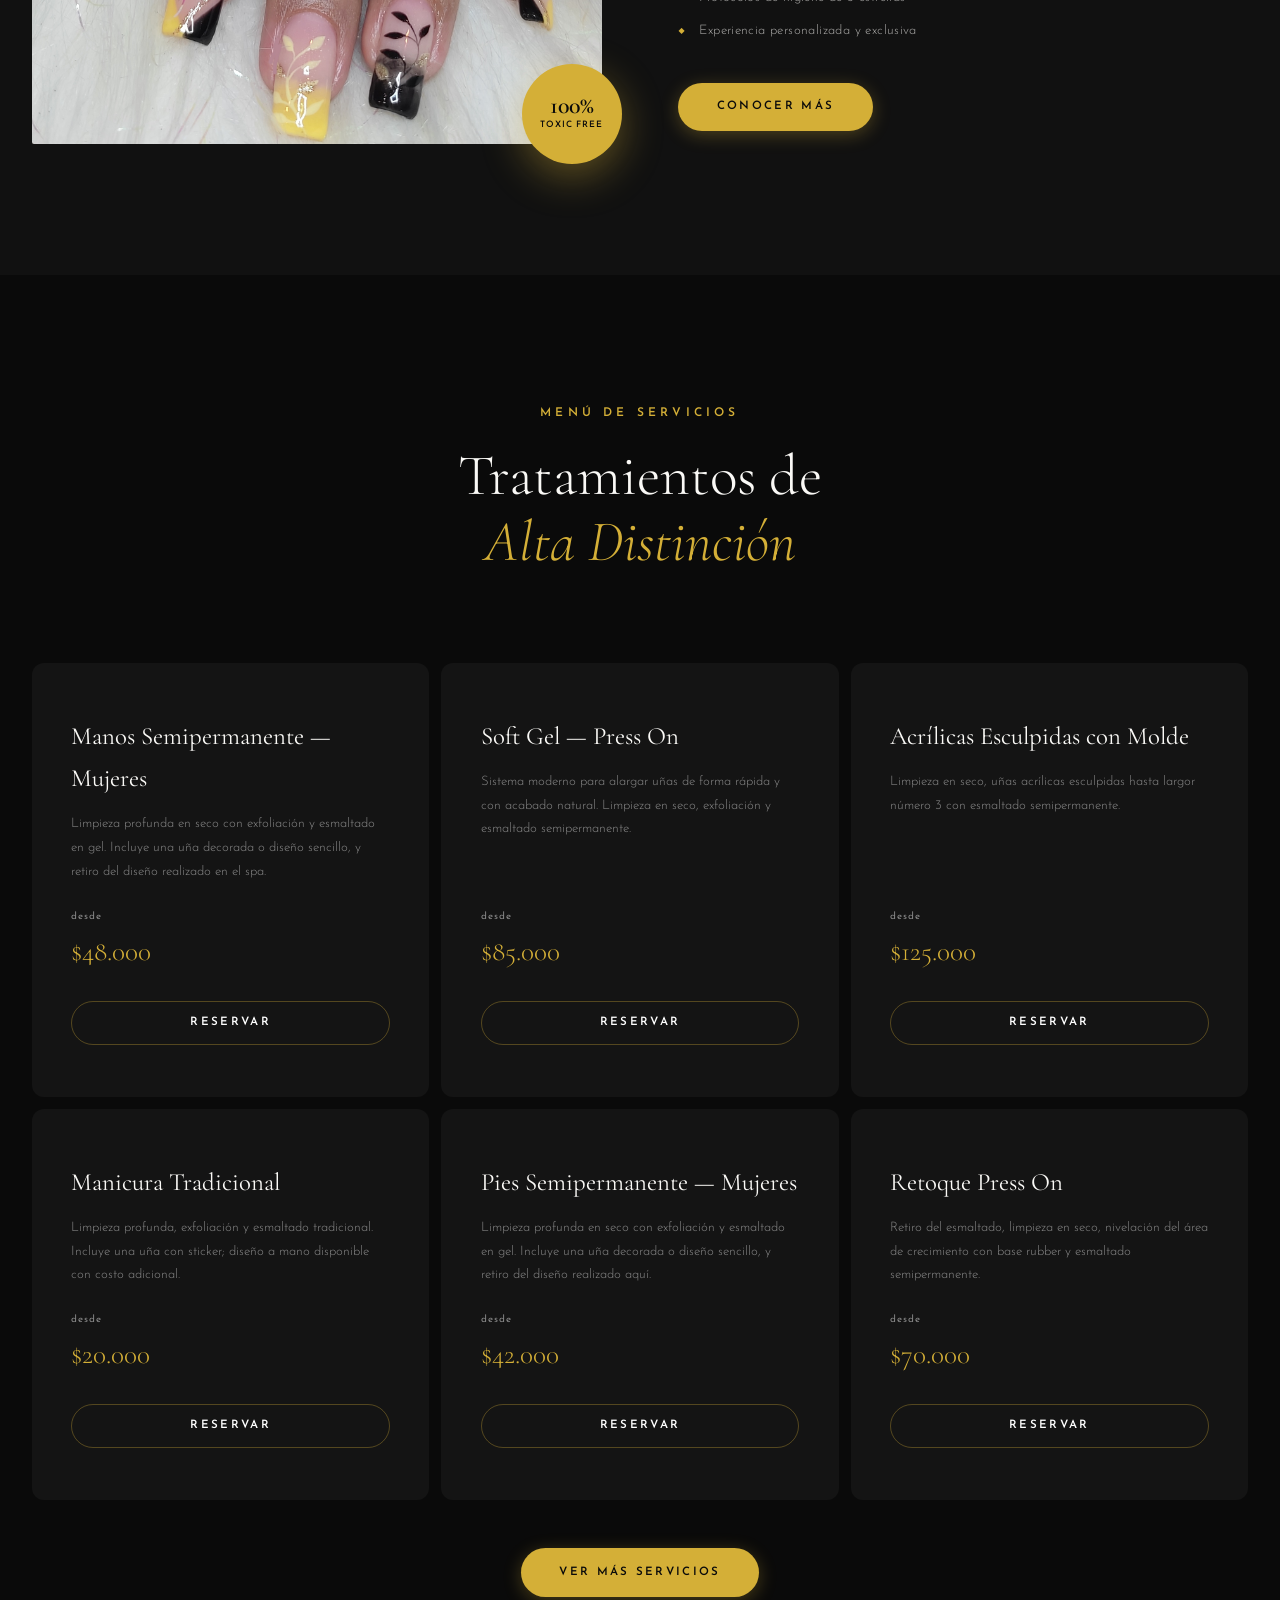
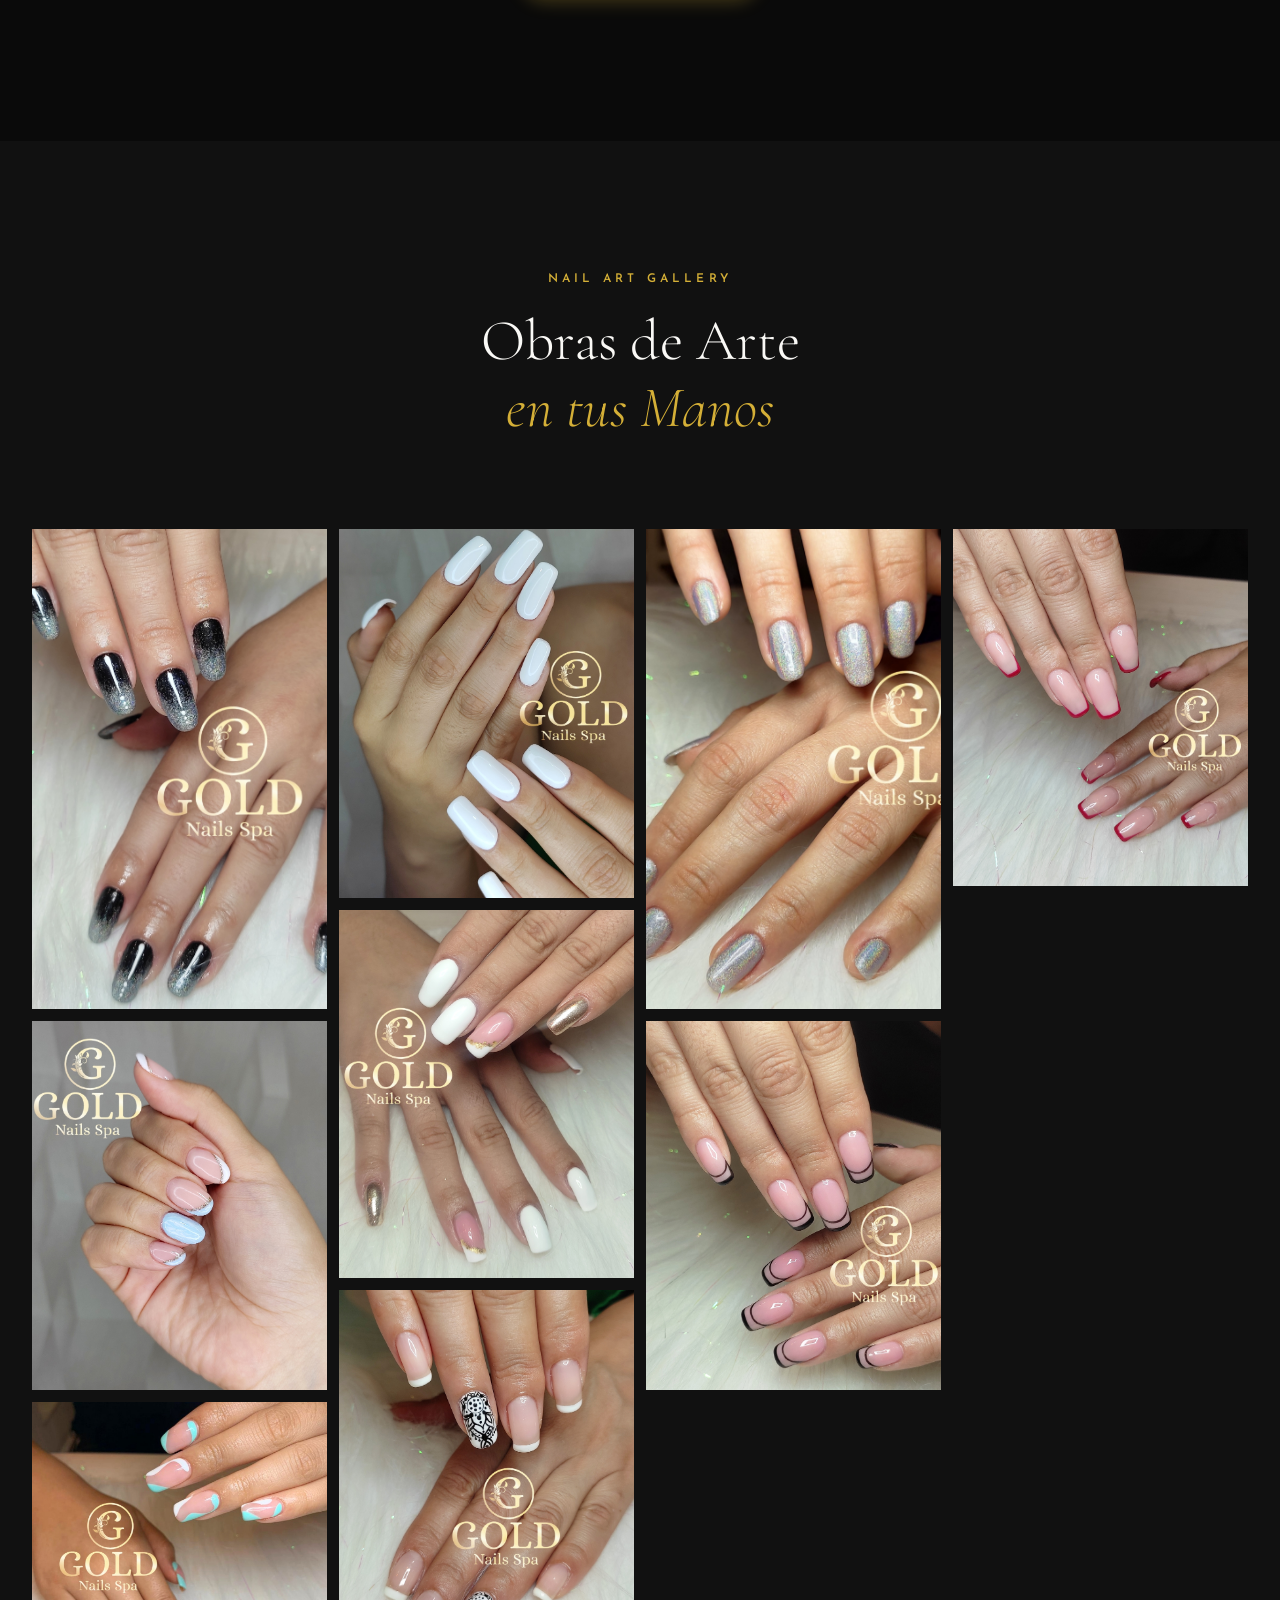
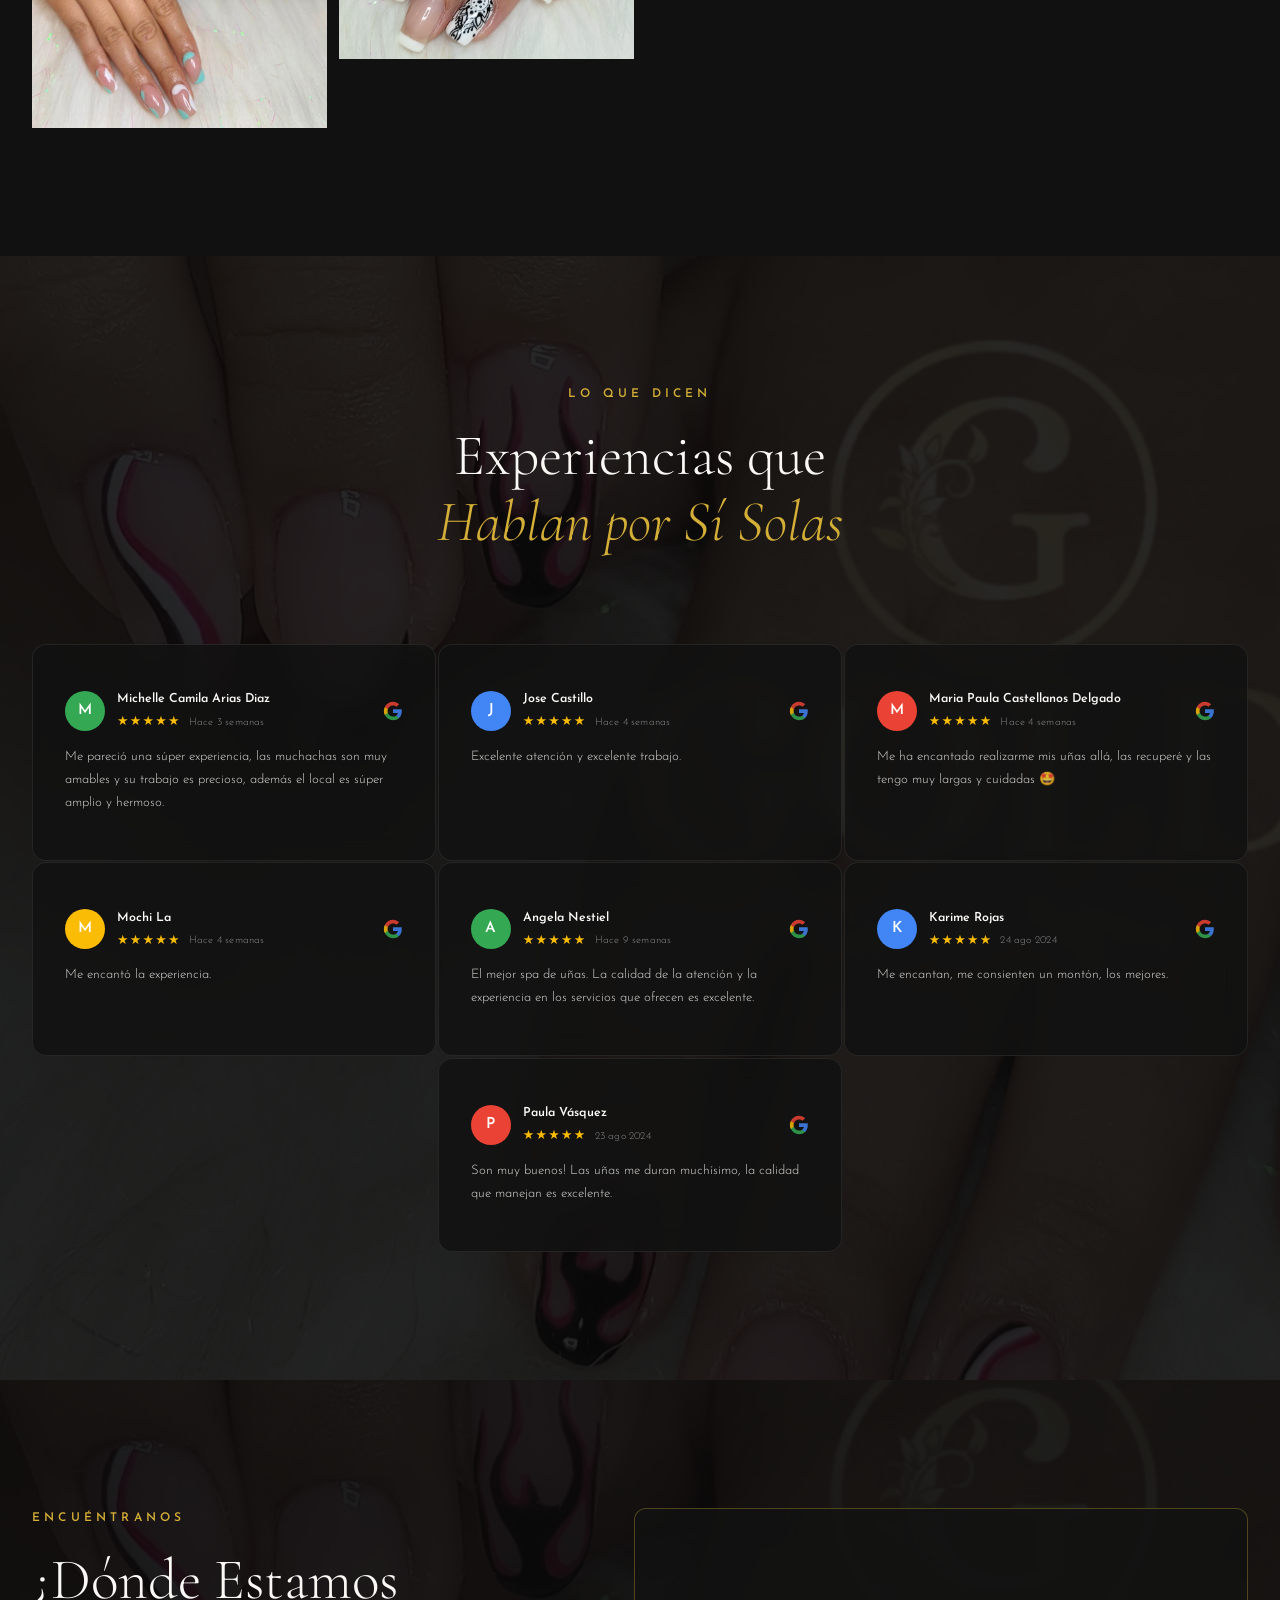
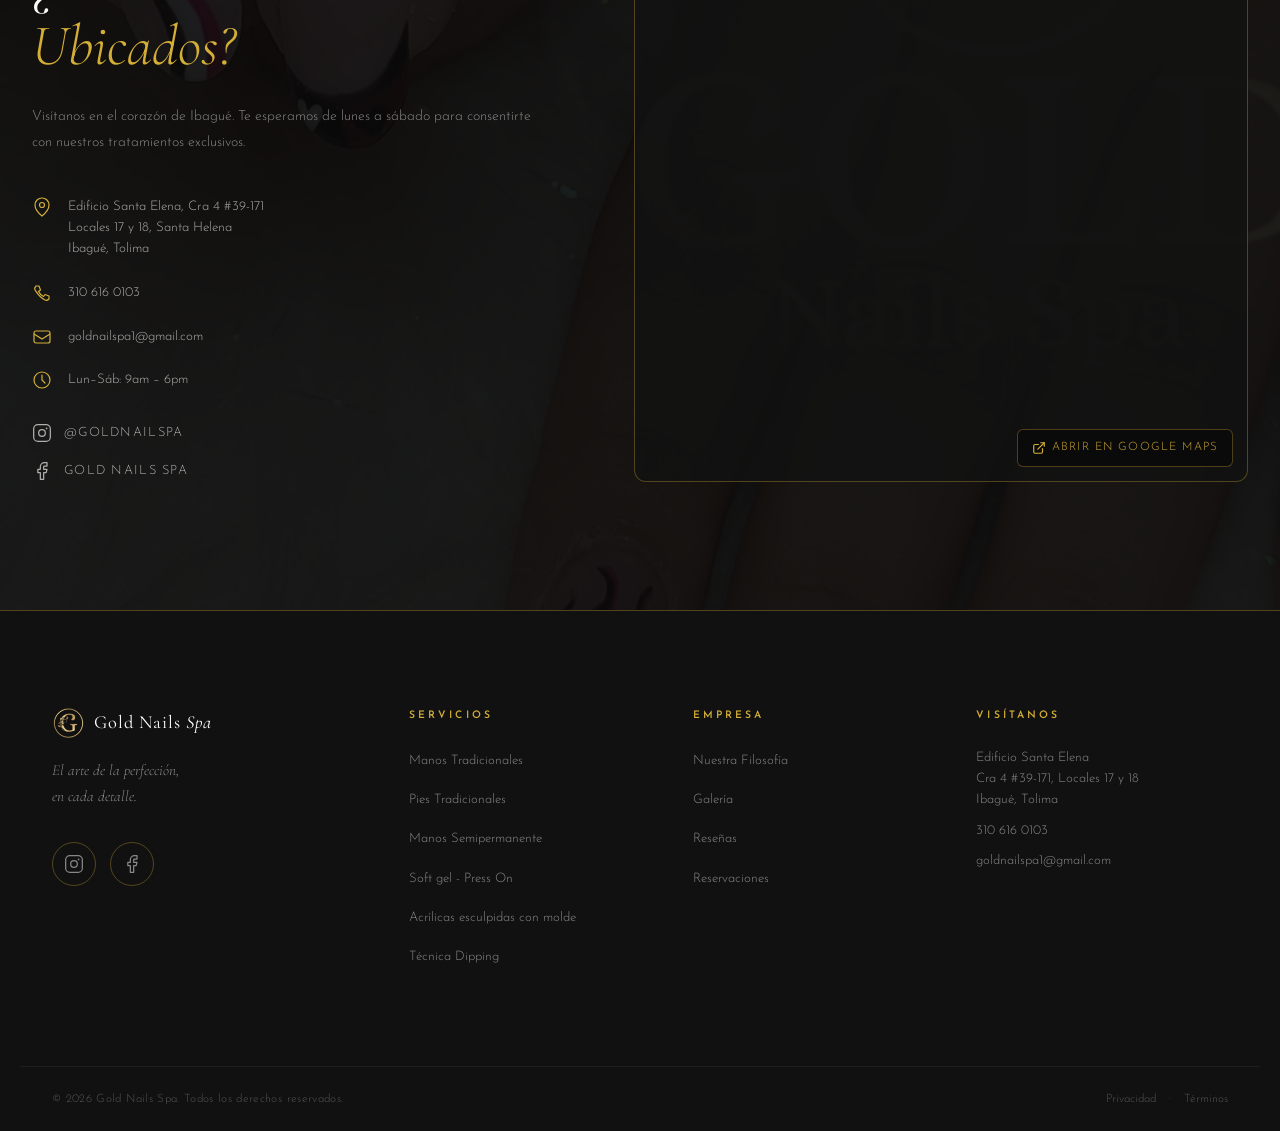
==== commit d7e07ef6: "Add comprehensive local SEO optimization for Ibagué ranking - Rewrites title tags and meta descripti" ====
--- a/index.html
+++ b/index.html
@@ -3,8 +3,159 @@
 <head>
   <meta charset="UTF-8" />
   <meta name="viewport" content="width=device-width, initial-scale=1.0" />
-  <title>Gold Nails Spa — Luxury Nail Artistry</title>
-  <meta name="description" content="Gold Nails Spa — Ultra-premium nail artistry. Toxic-free, exclusive treatments in a 5-star environment." />
+
+  <!-- ═══ SEO: Title & Meta ═══ -->
+  <title>Gold Nail Spa Ibagué | Manicure, Pedicura y Spa de Uñas — Tolima</title>
+  <meta name="description" content="Gold Nail Spa en Ibagué, Tolima. Especialistas en manicure, pedicura, uñas acrílicas y gel. Productos 100% libres de tóxicos. ¡Reserva tu cita por WhatsApp al 310 616 0103!" />
+  <meta name="keywords" content="nail spa Ibagué, manicure Ibagué, pedicura Ibagué, spa de uñas Ibagué, uñas acrílicas Ibagué, gel nails Ibagué, spa Ibagué Tolima, nail art Ibagué" />
+  <meta name="robots" content="index, follow" />
+  <meta name="author" content="Gold Nail Spa" />
+  <link rel="canonical" href="https://www.goldnailspa.com/" />
+  <link rel="alternate" hreflang="es-CO" href="https://www.goldnailspa.com/" />
+  <link rel="alternate" hreflang="x-default" href="https://www.goldnailspa.com/" />
+  <link rel="sitemap" type="application/xml" href="/sitemap.xml" />
+
+  <!-- ═══ Open Graph (Facebook / WhatsApp previews) ═══ -->
+  <meta property="og:type" content="website" />
+  <meta property="og:url" content="https://www.goldnailspa.com/" />
+  <meta property="og:title" content="Gold Nail Spa Ibagué | Manicure, Pedicura y Spa de Uñas" />
+  <meta property="og:description" content="El mejor nail spa en Ibagué, Tolima. Manicure, pedicura, uñas acrílicas y gel con productos 100% libres de tóxicos. ¡Agenda tu cita hoy!" />
+  <meta property="og:image" content="https://www.goldnailspa.com/background.png" />
+  <meta property="og:image:width" content="1200" />
+  <meta property="og:image:height" content="630" />
+  <meta property="og:locale" content="es_CO" />
+  <meta property="og:site_name" content="Gold Nail Spa" />
+
+  <!-- ═══ Twitter / X Card ═══ -->
+  <meta name="twitter:card" content="summary_large_image" />
+  <meta name="twitter:title" content="Gold Nail Spa Ibagué | Manicure, Pedicura y Spa de Uñas" />
+  <meta name="twitter:description" content="El mejor nail spa en Ibagué, Tolima. Manicure, pedicura y uñas acrílicas con productos 100% libres de tóxicos." />
+  <meta name="twitter:image" content="https://www.goldnailspa.com/background.png" />
+
+  <!-- ═══ LocalBusiness + NailSalon JSON-LD Schema ═══ -->
+  <script type="application/ld+json">
+  {
+    "@context": "https://schema.org",
+    "@type": ["NailSalon", "BeautySalon", "LocalBusiness"],
+    "@id": "https://www.goldnailspa.com/#business",
+    "name": "Gold Nail Spa",
+    "alternateName": "Gold Nails Spa",
+    "description": "Nail spa en Ibagué, Tolima. Especialistas en manicure, pedicura, uñas acrílicas, soft gel y nail art. Productos 100% libres de tóxicos, artistas certificadas internacionalmente.",
+    "url": "https://www.goldnailspa.com/",
+    "telephone": "+573106160103",
+    "email": "goldnailspa1@gmail.com",
+    "image": [
+      "https://www.goldnailspa.com/background.png",
+      "https://www.goldnailspa.com/logo.png"
+    ],
+    "logo": "https://www.goldnailspa.com/logo.png",
+    "address": {
+      "@type": "PostalAddress",
+      "streetAddress": "Cra 4 #39-171, Locales 17 y 18, Edificio Santa Elena, Santa Helena",
+      "addressLocality": "Ibagué",
+      "addressRegion": "Tolima",
+      "postalCode": "730001",
+      "addressCountry": "CO"
+    },
+    "geo": {
+      "@type": "GeoCoordinates",
+      "latitude": 4.4389,
+      "longitude": -75.2322
+    },
+    "openingHoursSpecification": [
+      {
+        "@type": "OpeningHoursSpecification",
+        "dayOfWeek": ["Monday", "Tuesday", "Wednesday", "Thursday", "Friday", "Saturday"],
+        "opens": "09:00",
+        "closes": "18:00"
+      }
+    ],
+    "priceRange": "$$",
+    "currenciesAccepted": "COP",
+    "paymentAccepted": "Cash, Credit Card",
+    "areaServed": {
+      "@type": "City",
+      "name": "Ibagué",
+      "sameAs": "https://www.wikidata.org/wiki/Q131018"
+    },
+    "hasOfferCatalog": {
+      "@type": "OfferCatalog",
+      "name": "Servicios de Nail Spa en Ibagué",
+      "itemListElement": [
+        {
+          "@type": "Offer",
+          "itemOffered": {
+            "@type": "Service",
+            "name": "Manicura Tradicional en Ibagué",
+            "description": "Manicure tradicional con esmaltado clásico",
+            "offers": {"@type": "Offer", "priceCurrency": "COP", "price": "20000"}
+          }
+        },
+        {
+          "@type": "Offer",
+          "itemOffered": {
+            "@type": "Service",
+            "name": "Manos Semipermanente en Ibagué",
+            "description": "Manicure semipermanente de larga duración",
+            "offers": {"@type": "Offer", "priceCurrency": "COP", "price": "48000"}
+          }
+        },
+        {
+          "@type": "Offer",
+          "itemOffered": {
+            "@type": "Service",
+            "name": "Pedicura en Ibagué",
+            "description": "Pedicura spa completa con esmaltado",
+            "offers": {"@type": "Offer", "priceCurrency": "COP", "price": "42000"}
+          }
+        },
+        {
+          "@type": "Offer",
+          "itemOffered": {
+            "@type": "Service",
+            "name": "Uñas Acrílicas en Ibagué",
+            "description": "Extensiones acrílicas esculpidas con molde",
+            "offers": {"@type": "Offer", "priceCurrency": "COP", "price": "125000"}
+          }
+        },
+        {
+          "@type": "Offer",
+          "itemOffered": {
+            "@type": "Service",
+            "name": "Soft Gel Press On en Ibagué",
+            "description": "Uñas soft gel press on premium",
+            "offers": {"@type": "Offer", "priceCurrency": "COP", "price": "85000"}
+          }
+        }
+      ]
+    },
+    "sameAs": [
+      "https://www.instagram.com/goldnailspa/",
+      "https://www.facebook.com/goldnailspa"
+    ],
+    "foundingDate": "2020",
+    "slogan": "El Arte de la Perfección Dorada",
+    "keywords": "nail spa Ibagué, manicure Ibagué, pedicura Ibagué, spa uñas Ibagué Tolima"
+  }
+  </script>
+
+  <!-- ═══ WebSite Schema (enables Google Sitelinks Searchbox) ═══ -->
+  <script type="application/ld+json">
+  {
+    "@context": "https://schema.org",
+    "@type": "WebSite",
+    "@id": "https://www.goldnailspa.com/#website",
+    "name": "Gold Nail Spa",
+    "url": "https://www.goldnailspa.com/",
+    "inLanguage": "es-CO",
+    "description": "Nail spa en Ibagué, Tolima — manicure, pedicura, uñas acrílicas y gel con productos 100% libres de tóxicos.",
+    "publisher": {
+      "@id": "https://www.goldnailspa.com/#business"
+    }
+  }
+  </script>
+
+  <!-- ═══ Fonts ═══ -->
   <link rel="preconnect" href="https://fonts.googleapis.com" />
   <link rel="preconnect" href="https://fonts.gstatic.com" crossorigin />
   <link href="https://fonts.googleapis.com/css2?family=Cormorant+Garamond:ital,wght@0,300;0,400;0,500;0,600;1,300;1,400&family=Josefin+Sans:wght@200;300;400;600&display=swap" rel="stylesheet" />
@@ -66,11 +217,11 @@
     <div class="hero-bg parallax-bg" style="background-image: url('background.png');" aria-hidden="true"></div>
     <div class="hero-overlay" aria-hidden="true"></div>
     <div class="hero-content">
-      <p class="hero-eyebrow reveal-up">Arte en Uñas · Desde 2020</p>
+      <p class="hero-eyebrow reveal-up">Nail Spa en Ibagué, Tolima · Desde 2020</p>
       <h1 class="hero-title reveal-up delay-1">
         El Arte de la<br /><em>Perfección Dorada</em>
       </h1>
-      <p class="hero-subtitle reveal-up delay-2">Tratamientos exclusivos, libres de tóxicos,<br />diseñados para la mujer que exige lo mejor.</p>
+      <p class="hero-subtitle reveal-up delay-2">El mejor nail spa en Ibagué — manicure, pedicura y uñas acrílicas<br />con productos 100% libres de tóxicos.</p>
       <div class="hero-actions reveal-up delay-3">
         <a href="services.html" class="btn btn-gold">Reserva Tu Cita</a>
         <a href="#services" class="btn btn-gold">Ver Servicios</a>
@@ -87,7 +238,7 @@
     <div class="about-container">
       <div class="about-image reveal-left">
         <div class="about-img-frame">
-          <img src="1701646232903.jpg" alt="Luxury nail treatment at Gold Nails Spa" loading="lazy" />
+          <img src="1701646232903.jpg" alt="Tratamiento de manicure en Gold Nail Spa, Ibagué Tolima" loading="lazy" />
         </div>
         <div class="about-badge" tabindex="0" aria-label="Usamos productos libres de TPO y DMPT">
           <span>100%</span>
@@ -102,8 +253,8 @@
       <div class="about-text reveal-right">
         <p class="section-eyebrow">Nuestra Filosofía</p>
         <h2 class="section-title" id="about-title">Donde el Lujo<br />Se Encuentra con<br /><em>el Bienestar</em></h2>
-        <p class="about-body">En Gold Nails Spa creemos que el cuidado de las uñas es una forma de arte — un ritual de belleza que merece los más altos estándares. Trabajamos exclusivamente con productos libres de tóxicos, certificados y de grado profesional, para garantizar no solo una apariencia impecable, sino una salud óptima.</p>
-        <p class="about-body">Cada visita es una experiencia sensorial completa: desde la calidez de nuestro ambiente diseñado meticulosamente, hasta la maestría técnica de nuestras artistas certificadas.</p>
+        <p class="about-body">En <strong>Gold Nail Spa</strong>, el nail spa más completo de <strong>Ibagué, Tolima</strong>, creemos que el cuidado de las uñas es una forma de arte — un ritual de belleza que merece los más altos estándares. Trabajamos exclusivamente con productos libres de tóxicos, certificados y de grado profesional, para garantizar no solo una apariencia impecable, sino una salud óptima.</p>
+        <p class="about-body">Cada visita a nuestro spa de uñas en Ibagué es una experiencia sensorial completa: desde la calidez de nuestro ambiente diseñado meticulosamente, hasta la maestría técnica de nuestras artistas certificadas internacionalmente.</p>
         <ul class="about-pillars" role="list">
           <li><span class="pillar-icon" aria-hidden="true">◆</span> Productos 100% no tóxicos</li>
           <li><span class="pillar-icon" aria-hidden="true">◆</span> Artistas certificadas internacionalmente</li>
@@ -172,47 +323,47 @@
     </div>
     <div class="masonry-grid" role="list" aria-label="Gallery of nail art">
       <figure class="masonry-item tall reveal-up" role="listitem">
-        <img src="1686542428584.jpg" alt="Luxury nail art design" loading="lazy" />
+        <img src="1686542428584.jpg" alt="Diseño de nail art en Gold Nail Spa Ibagué" loading="lazy" />
         <figcaption class="masonry-overlay"><span>Signature Collection</span></figcaption>
       </figure>
       <figure class="masonry-item reveal-up delay-1" role="listitem">
-        <img src="1686542428554.jpg" alt="Elegant nail design" loading="lazy" />
+        <img src="1686542428554.jpg" alt="Uñas elegantes semipermanente Ibagué Tolima" loading="lazy" />
         <figcaption class="masonry-overlay"><span>Elite Gel Series</span></figcaption>
       </figure>
       <figure class="masonry-item reveal-up delay-2" role="listitem">
-        <img src="1686542376404.jpg" alt="Artistic nail sculpture" loading="lazy" />
+        <img src="1686542376404.jpg" alt="Uñas acrílicas esculpidas Gold Nail Spa Ibagué" loading="lazy" />
         <figcaption class="masonry-overlay"><span>Sculpted Perfection</span></figcaption>
       </figure>
       <figure class="masonry-item wide reveal-up delay-1" role="listitem">
-        <img src="1686542428516.jpg" alt="Gold nail art" loading="lazy" />
+        <img src="1686542428516.jpg" alt="Nail art dorado manicure Ibagué Colombia" loading="lazy" />
         <figcaption class="masonry-overlay"><span>24K Gold Edition</span></figcaption>
       </figure>
       <figure class="masonry-item reveal-up delay-3" role="listitem">
-        <img src="1686542376350.jpg" alt="Nail art close-up" loading="lazy" />
+        <img src="1686542376350.jpg" alt="Detalle floral nail art spa de uñas Ibagué" loading="lazy" />
         <figcaption class="masonry-overlay"><span>Floral Couture</span></figcaption>
       </figure>
       <figure class="masonry-item reveal-up" role="listitem">
-        <img src="1686542376325.jpg" alt="Premium nail finish" loading="lazy" />
+        <img src="1686542376325.jpg" alt="Acabado premium uñas espejo Ibagué Tolima" loading="lazy" />
         <figcaption class="masonry-overlay"><span>Chrome Mirror</span></figcaption>
       </figure>
       <figure class="masonry-item tall reveal-up delay-2" role="listitem">
-        <img src="1686542471269.jpg" alt="Nail design detail" loading="lazy" />
+        <img src="1686542471269.jpg" alt="Diseño mármol uñas acrílicas Gold Nail Spa Ibagué" loading="lazy" />
         <figcaption class="masonry-overlay"><span>Marble Luxe</span></figcaption>
       </figure>
       <figure class="masonry-item reveal-up delay-1" role="listitem">
-        <img src="1686542471221.jpg" alt="Luxury nail treatment" loading="lazy" />
+        <img src="1686542471221.jpg" alt="Tratamiento ombré uñas pedicura Ibagué" loading="lazy" />
         <figcaption class="masonry-overlay"><span>Ombre Dreams</span></figcaption>
       </figure>
       <figure class="masonry-item wide reveal-up delay-3" role="listitem">
-        <img src="1688924803812.jpg" alt="Nail spa treatment" loading="lazy" />
+        <img src="1688924803812.jpg" alt="Ritual spa manicure pedicura Ibagué Tolima" loading="lazy" />
         <figcaption class="masonry-overlay"><span>Spa Ritual</span></figcaption>
       </figure>
       <figure class="masonry-item reveal-up delay-2" role="listitem">
-        <img src="1688924803917.jpg" alt="Nail art masterpiece" loading="lazy" />
+        <img src="1688924803917.jpg" alt="Arte couture uñas semipermanente Ibagué Colombia" loading="lazy" />
         <figcaption class="masonry-overlay"><span>Art Couture</span></figcaption>
       </figure>
       <figure class="masonry-item reveal-up" role="listitem">
-        <img src="1705072266080.jpg" alt="Premium nail design" loading="lazy" />
+        <img src="1705072266080.jpg" alt="Diseño gold leaf uñas premium Gold Nail Spa Ibagué" loading="lazy" />
         <figcaption class="masonry-overlay"><span>Gold Leaf Edition</span></figcaption>
       </figure>
     </div>
--- a/styles.css
+++ b/styles.css
@@ -2363,8 +2363,8 @@
 /* ── Memory board ── */
 .gns-board {
   display: grid;
-  grid-template-columns: repeat(4, 1fr);
-  gap: clamp(0.5rem, 2vw, 0.85rem);
+  grid-template-columns: repeat(5, 1fr);
+  gap: clamp(0.4rem, 1.6vw, 0.75rem);
   width: 100%;
 }
 
@@ -2562,11 +2562,17 @@
 
 /* ── Mobile adjustments ── */
 @media (max-width: 480px) {
-  /* WS FAB has no mobile override (stays at right: 2.2rem), so we match it exactly */
-  .gns-fab              { bottom: 7.5rem; right: 2.2rem; }
-  /* On mobile, cart FAB moves to bottom: 1.4rem — recalculate: 1.4 + 3.5rem + 1.6rem gap */
-  .gns-fab--above-cart  { bottom: 6.5rem; right: 1.4rem; } /* match cart FAB mobile position */
+  /* Shrink both floating buttons to 46px on mobile */
+  .whatsapp-btn         { width: 46px; height: 46px; bottom: 1.6rem; right: 1.6rem; }
+  .whatsapp-btn svg     { width: 22px; height: 22px; }
+  .cart-fab             { width: 46px; height: 46px; bottom: 1rem; right: 1rem; }
+  .cart-fab svg         { width: 18px; height: 18px; }
+  /* Game FAB: same size, repositioned above WA / cart with tighter gaps */
+  .gns-fab              { width: 46px; height: 46px; bottom: 5.8rem; right: 1.6rem; }
+  .gns-fab svg          { width: 20px; height: 20px; }
+  .gns-fab-label        { font-size: 0.38rem; }
+  .gns-fab--above-cart  { bottom: 5.2rem; right: 1rem; }
   .gns-modal-box        { padding: 2.2rem 1.4rem 1.8rem; }
   .gns-board            { gap: 0.45rem; }
-  .gns-card             { min-width: 56px; min-height: 56px; border-radius: 10px; }
-}
+  .gns-card             { min-width: 44px; min-height: 44px; border-radius: 10px; }
+}
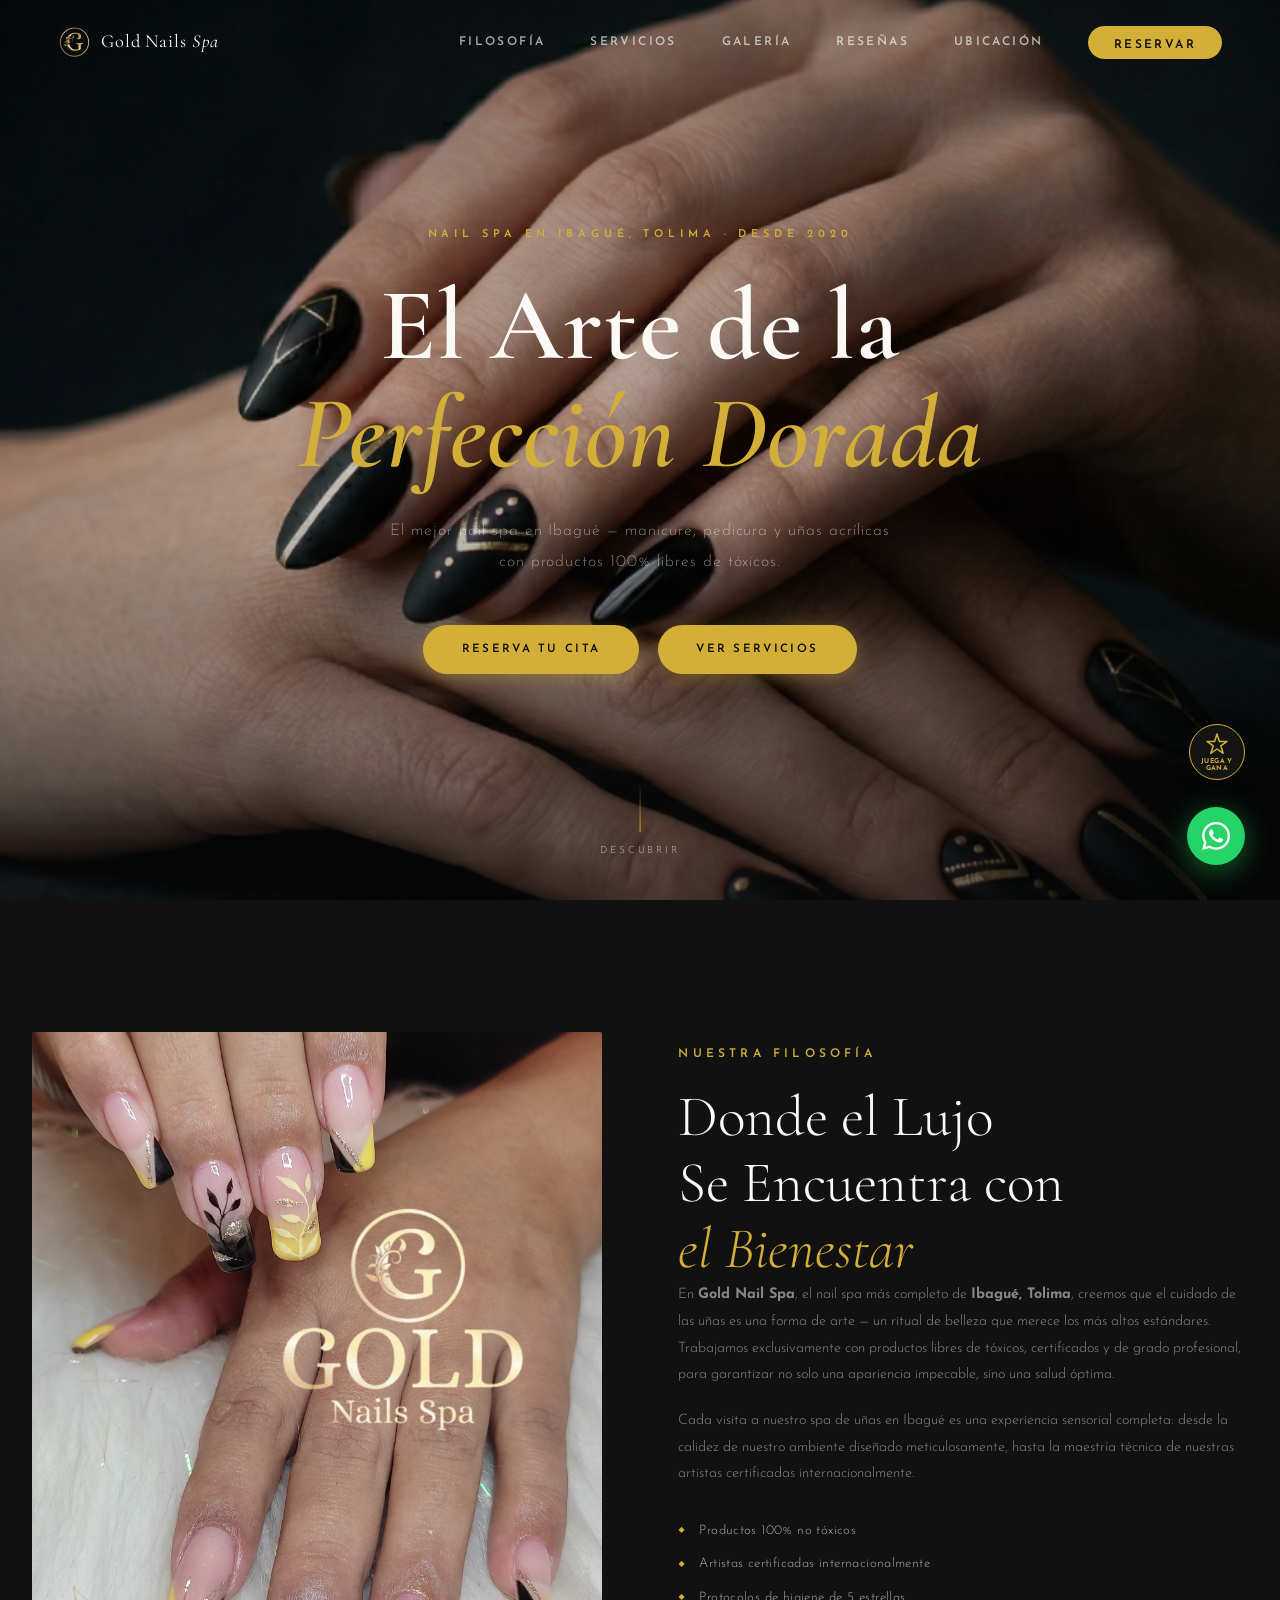
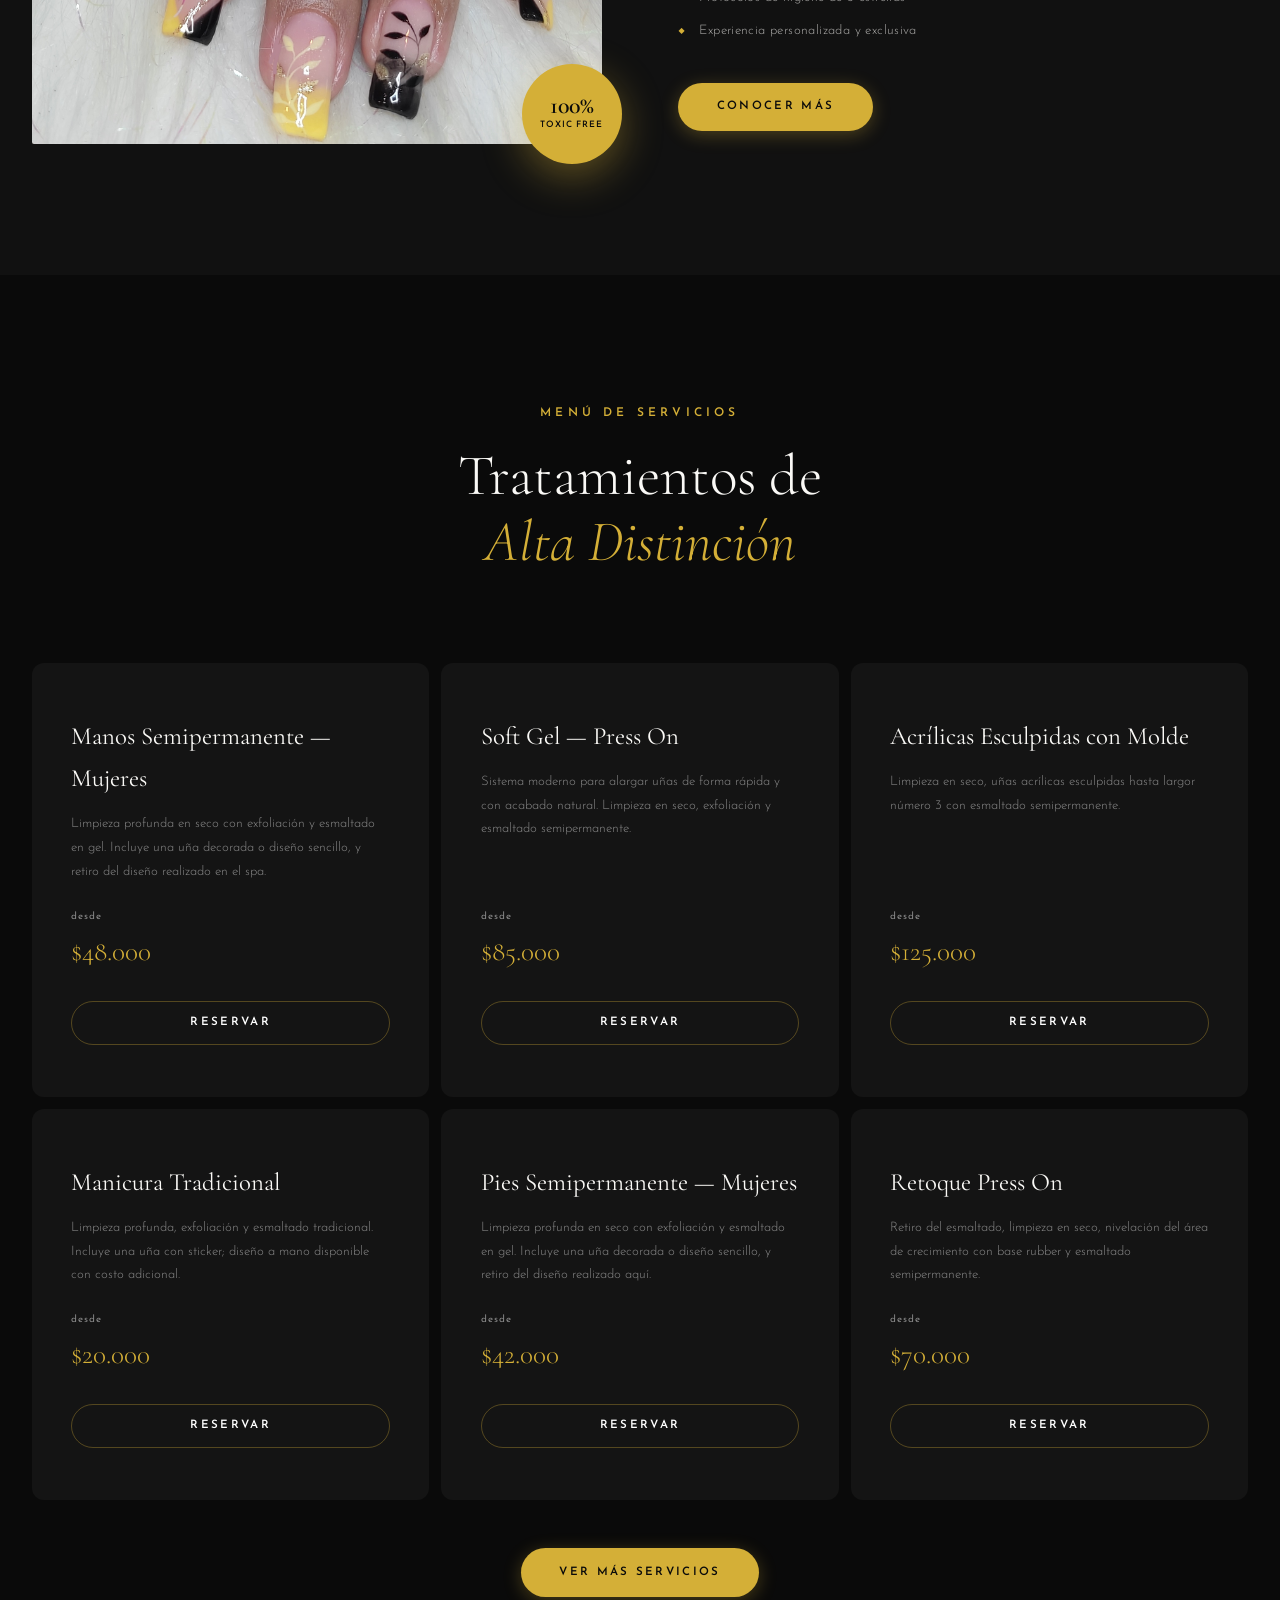
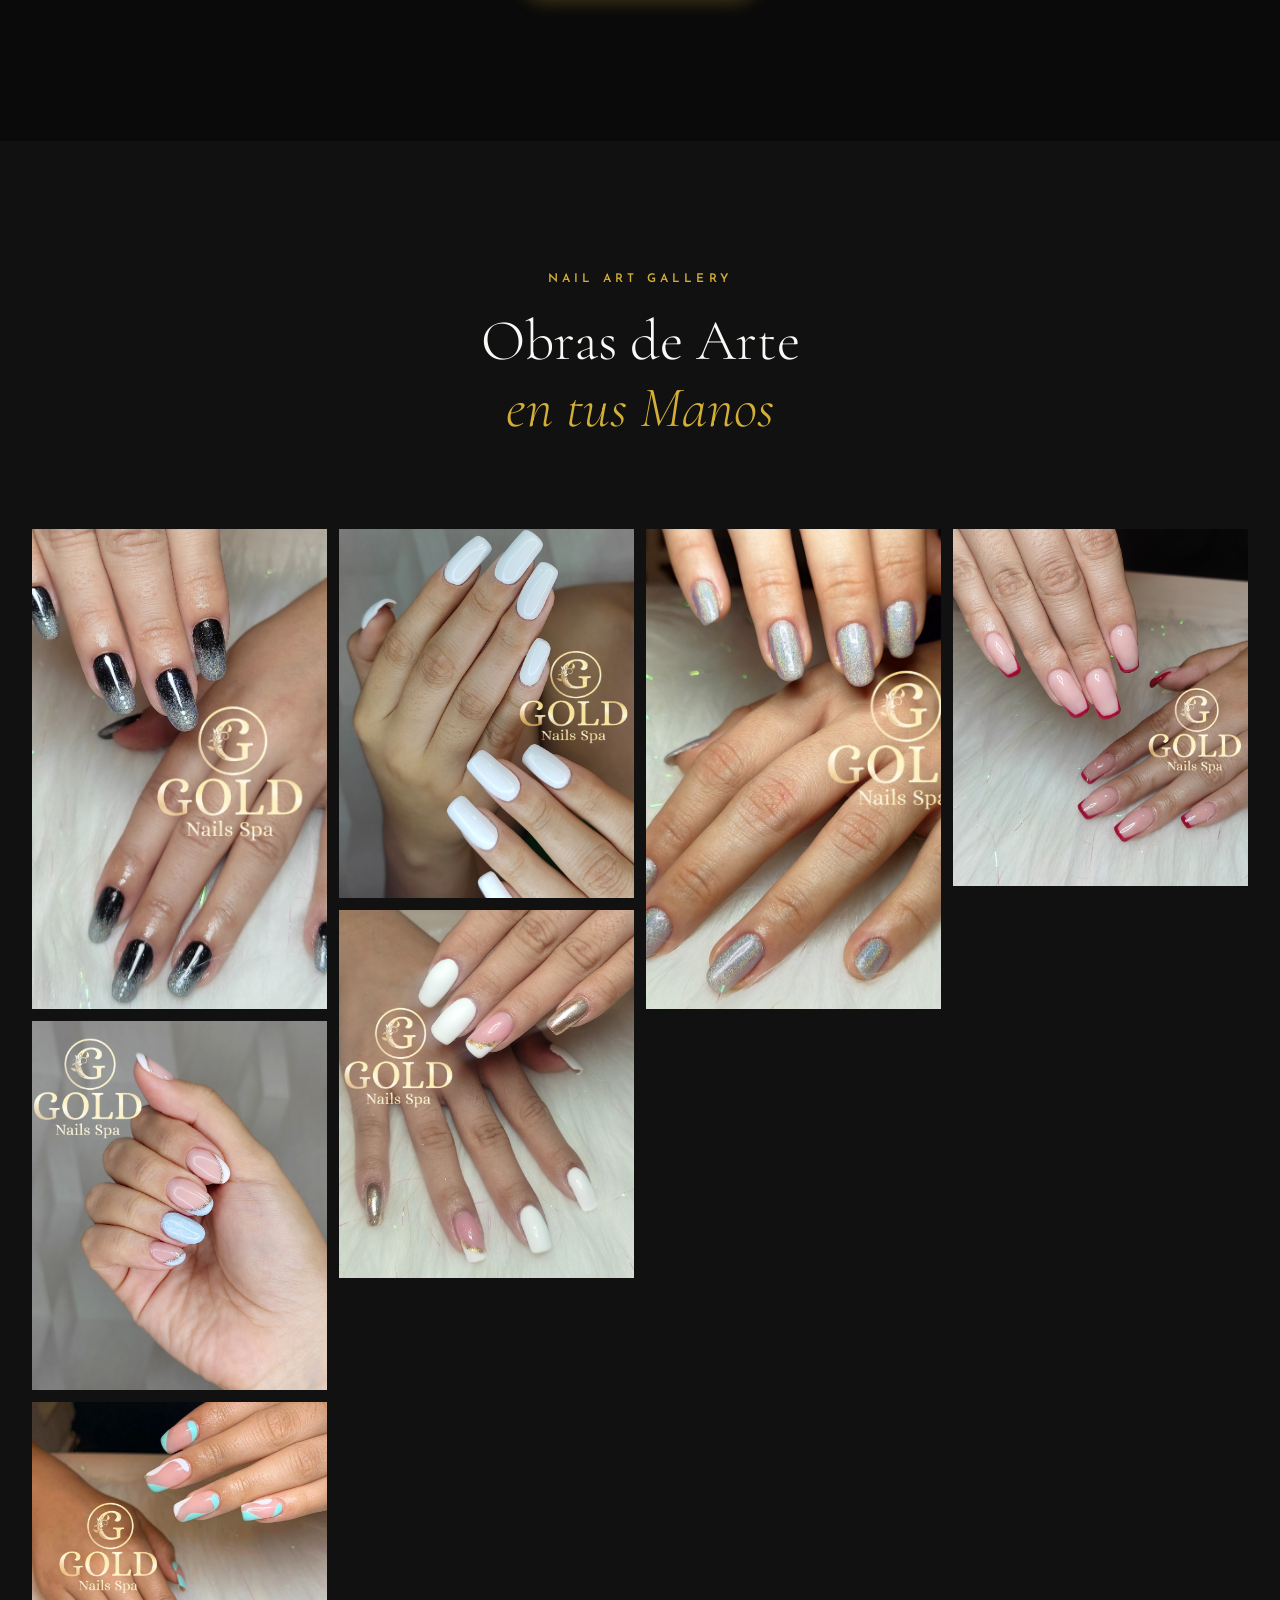
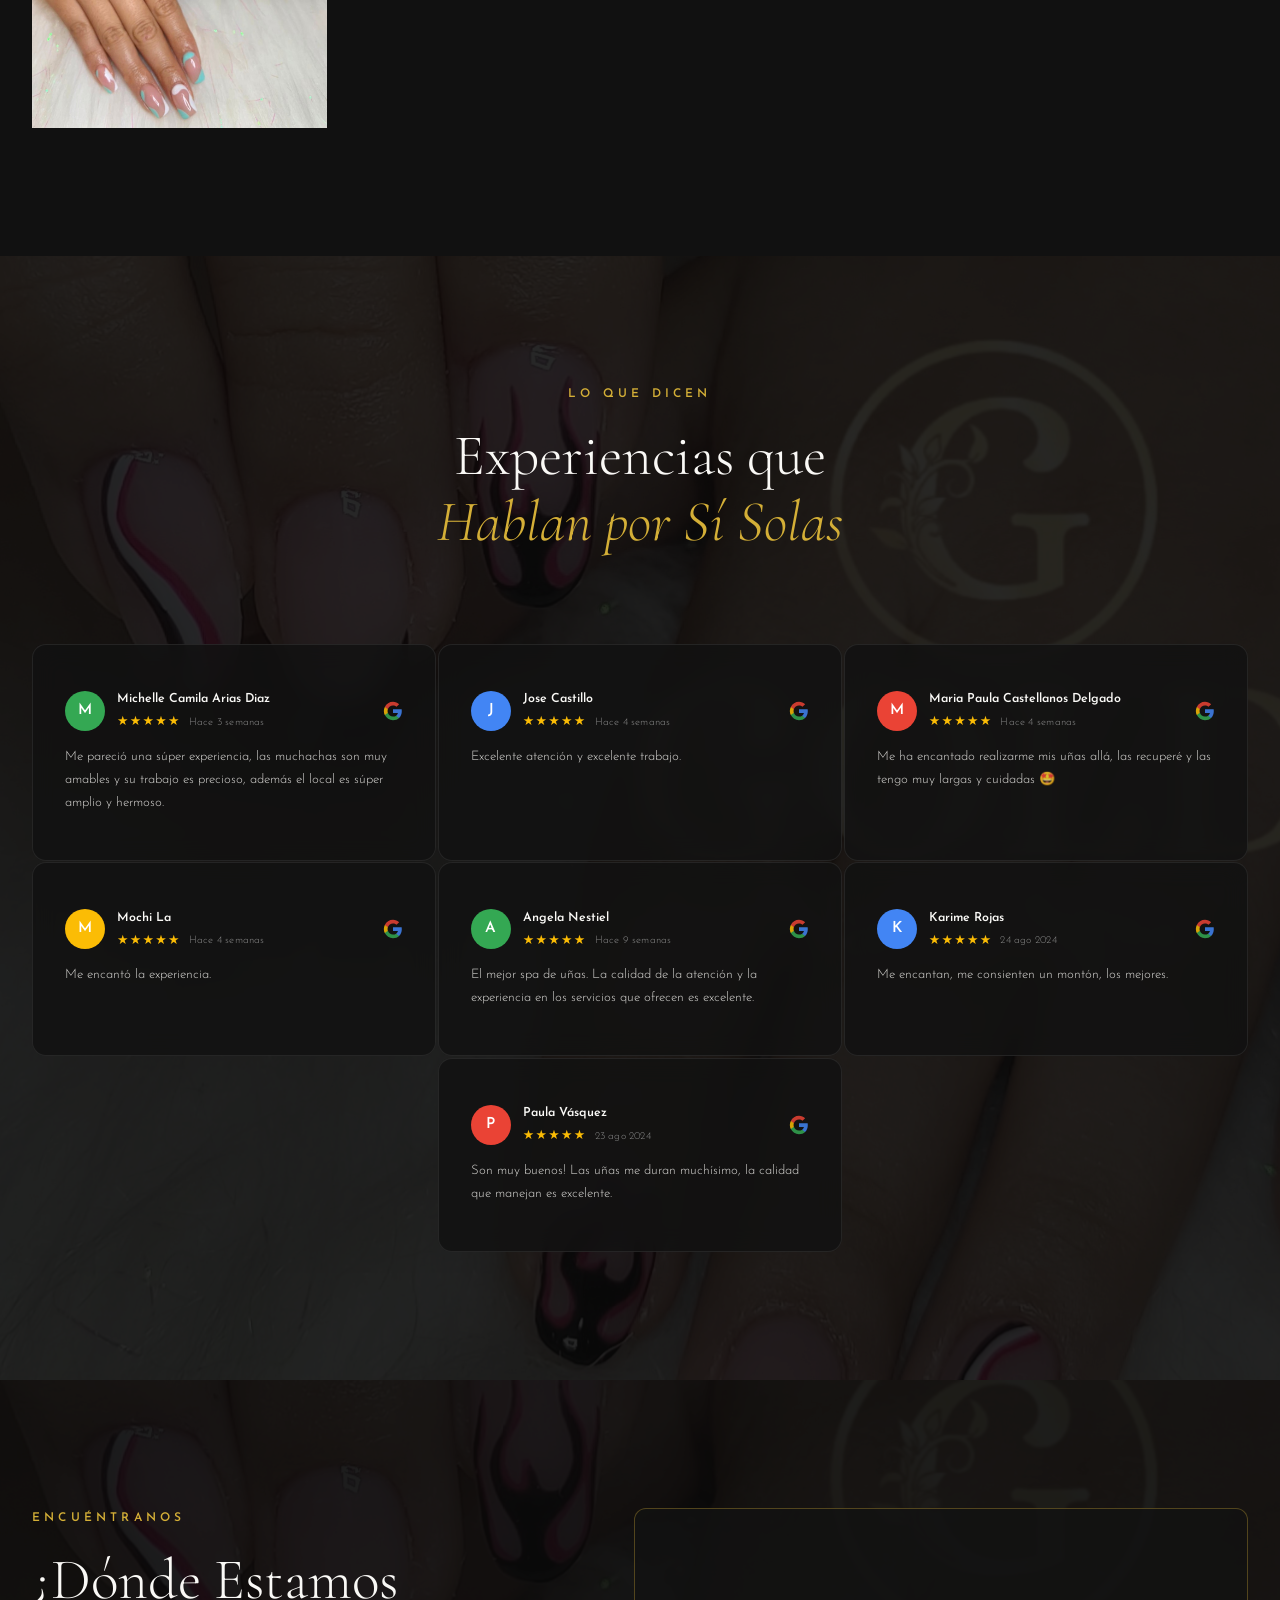
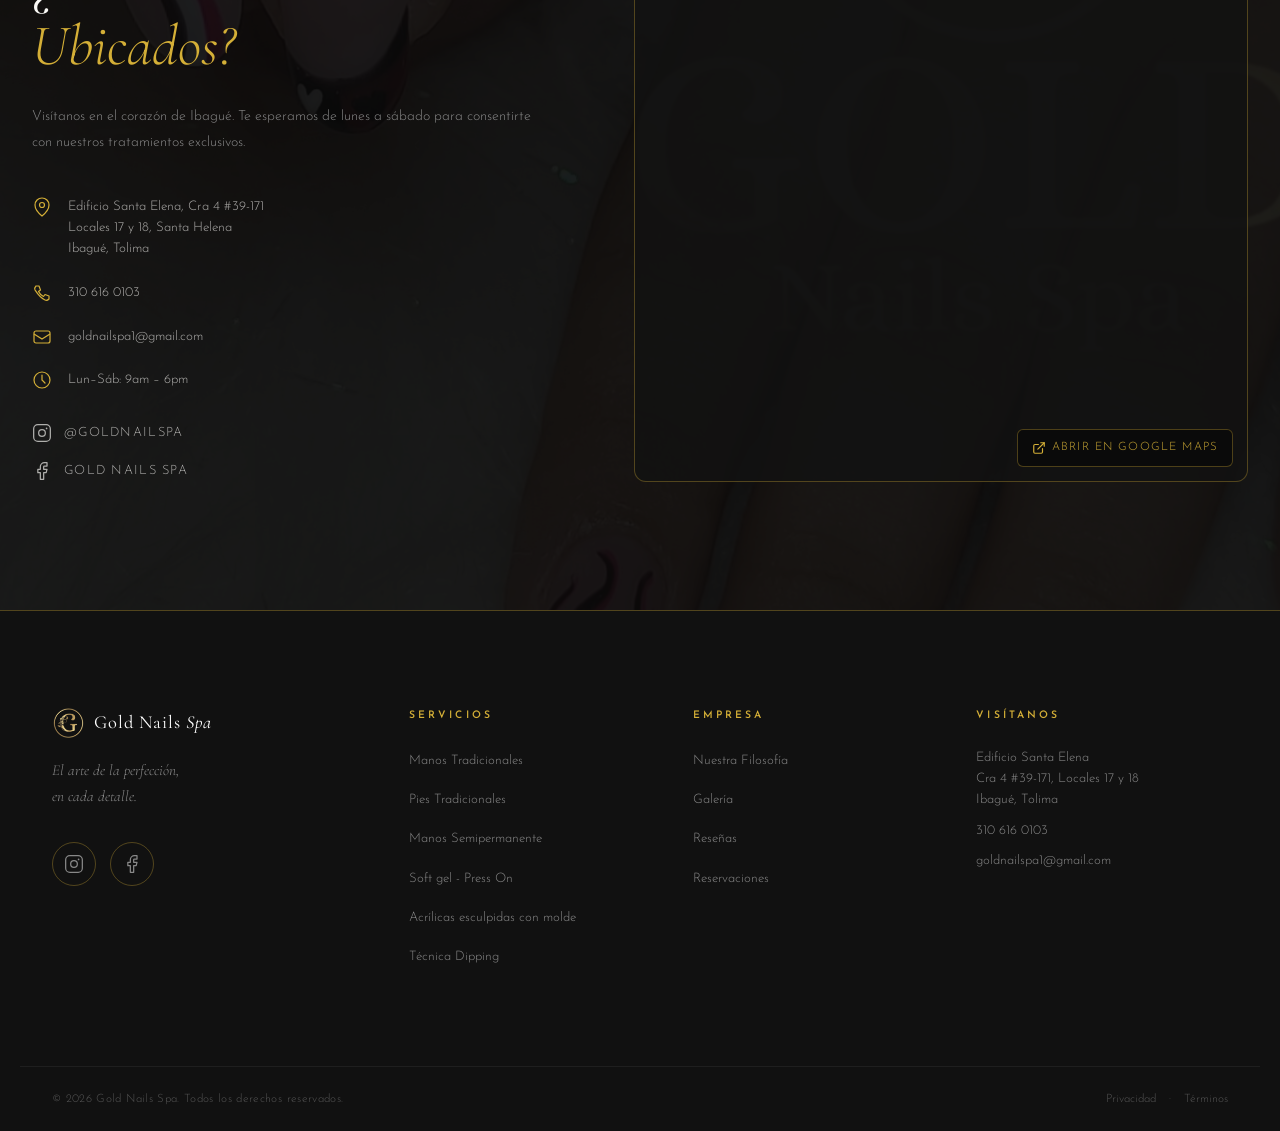
==== commit dd59d421: "Update title to Spanish and add favicon - Change title to "Gold Nails Spa — Spa de Uñas en Ibagué, T" ====
--- a/index.html
+++ b/index.html
@@ -5,7 +5,7 @@
   <meta name="viewport" content="width=device-width, initial-scale=1.0" />
 
   <!-- ═══ SEO: Title & Meta ═══ -->
-  <title>Gold Nail Spa Ibagué | Manicure, Pedicura y Spa de Uñas — Tolima</title>
+  <title>Gold Nails Spa — Spa de Uñas en Ibagué, Tolima</title>
   <meta name="description" content="Gold Nail Spa en Ibagué, Tolima. Especialistas en manicure, pedicura, uñas acrílicas y gel. Productos 100% libres de tóxicos. ¡Reserva tu cita por WhatsApp al 310 616 0103!" />
   <meta name="keywords" content="nail spa Ibagué, manicure Ibagué, pedicura Ibagué, spa de uñas Ibagué, uñas acrílicas Ibagué, gel nails Ibagué, spa Ibagué Tolima, nail art Ibagué" />
   <meta name="robots" content="index, follow" />
@@ -14,6 +14,8 @@
   <link rel="alternate" hreflang="es-CO" href="https://www.goldnailspa.com/" />
   <link rel="alternate" hreflang="x-default" href="https://www.goldnailspa.com/" />
   <link rel="sitemap" type="application/xml" href="/sitemap.xml" />
+  <link rel="icon" href="logo.png" type="image/png" />
+  <link rel="apple-touch-icon" href="logo.png" />
 
   <!-- ═══ Open Graph (Facebook / WhatsApp previews) ═══ -->
   <meta property="og:type" content="website" />
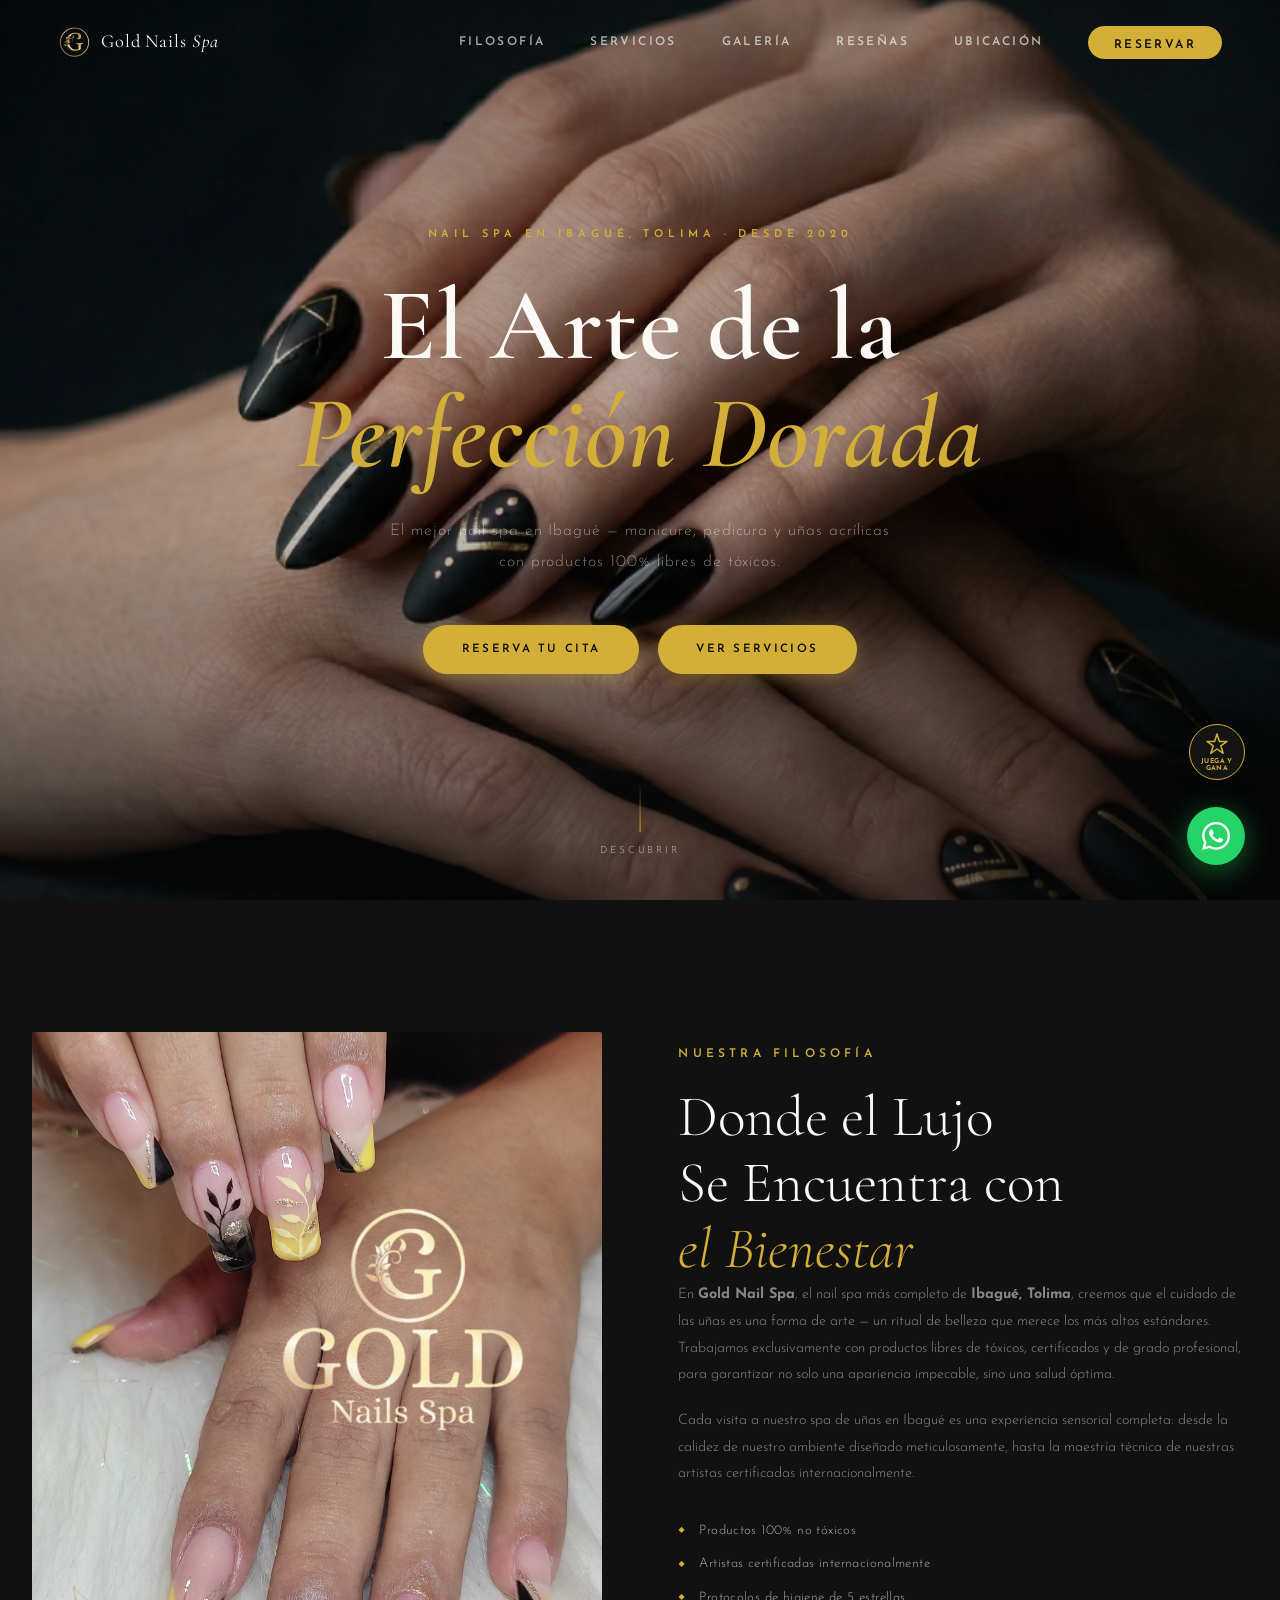
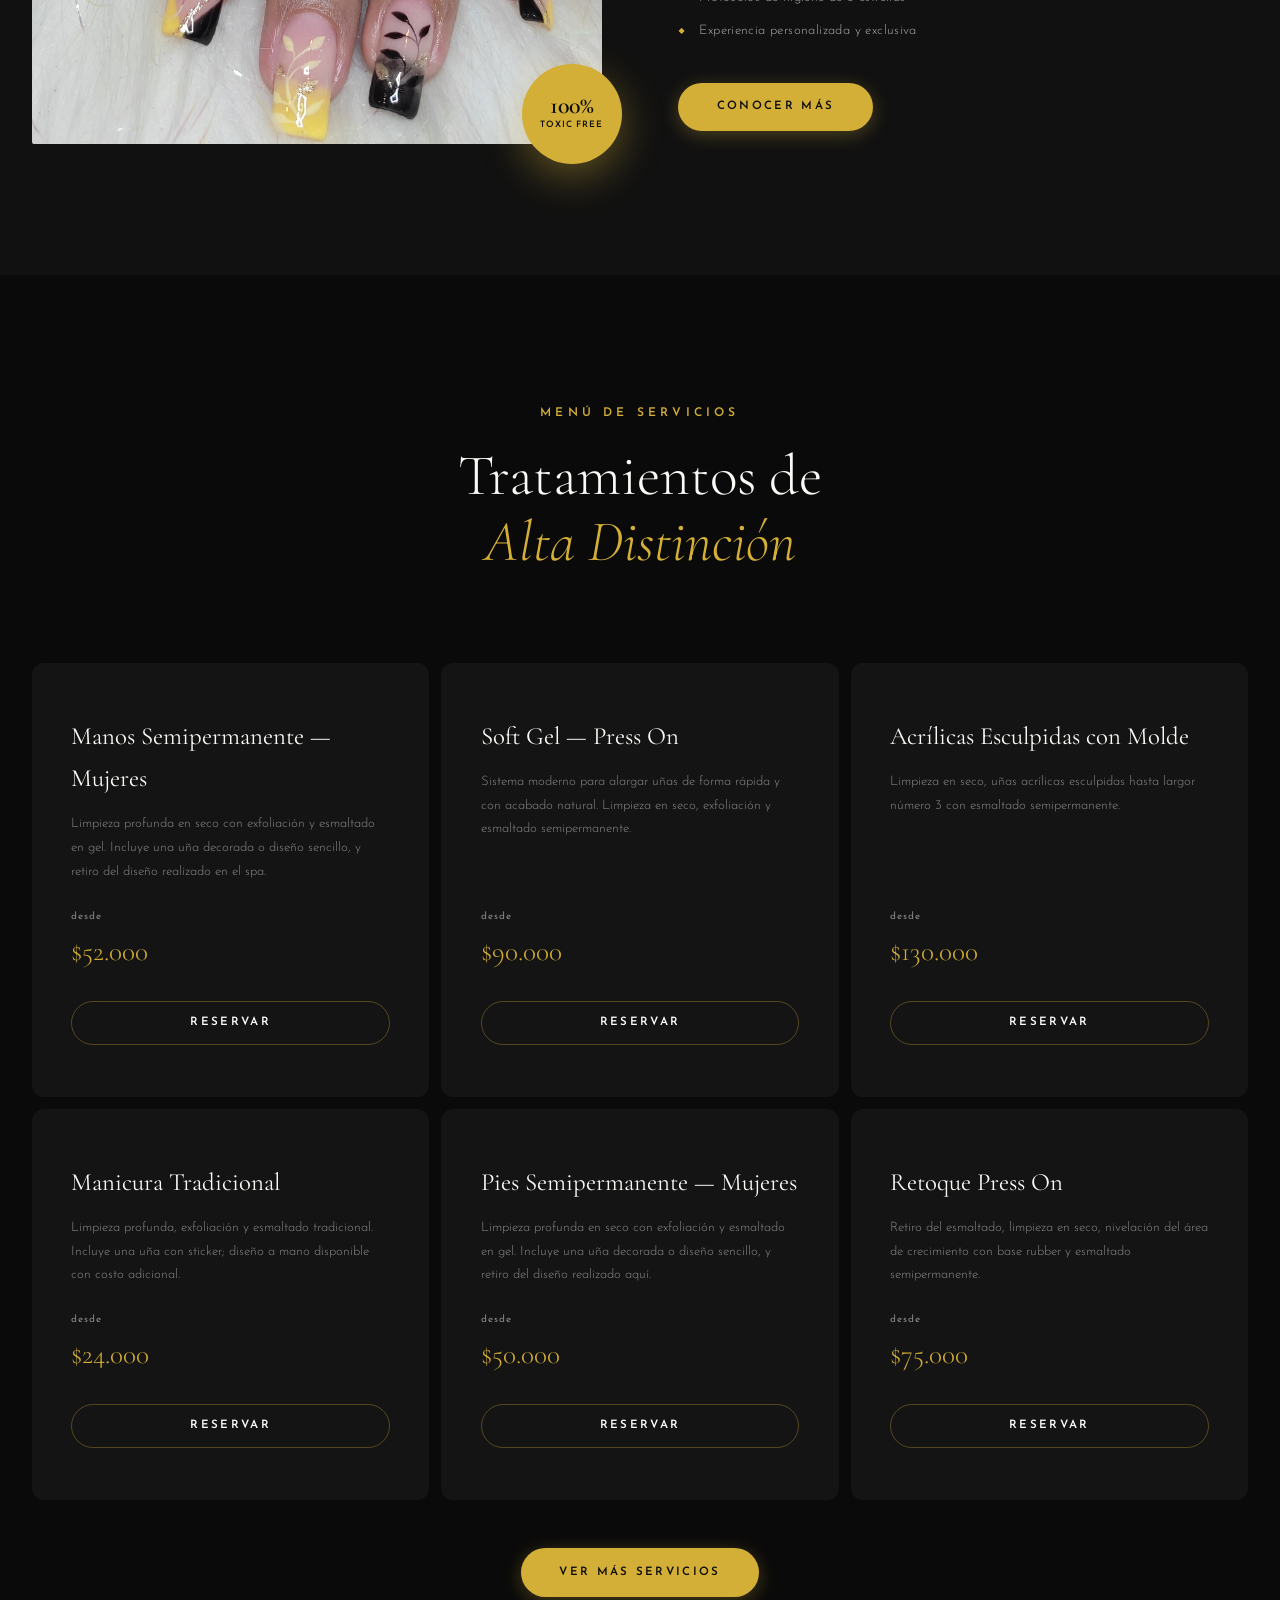
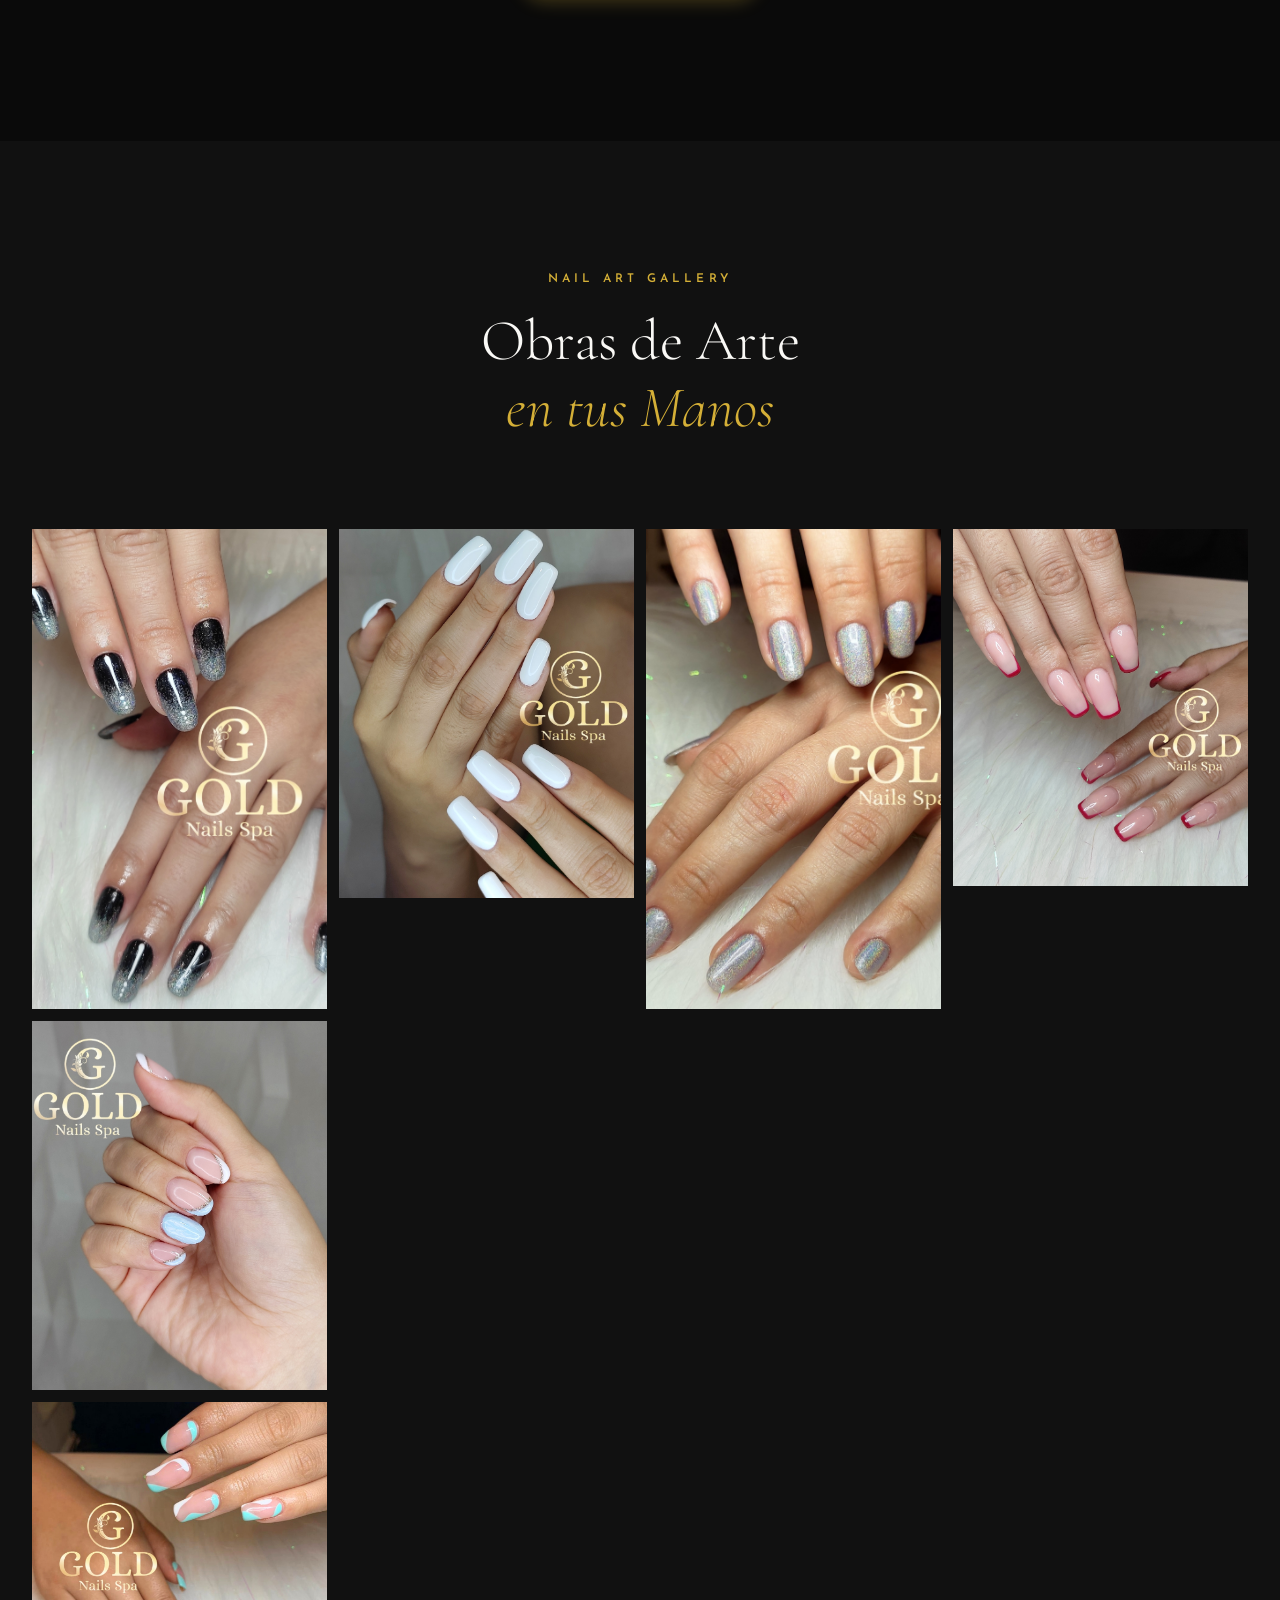
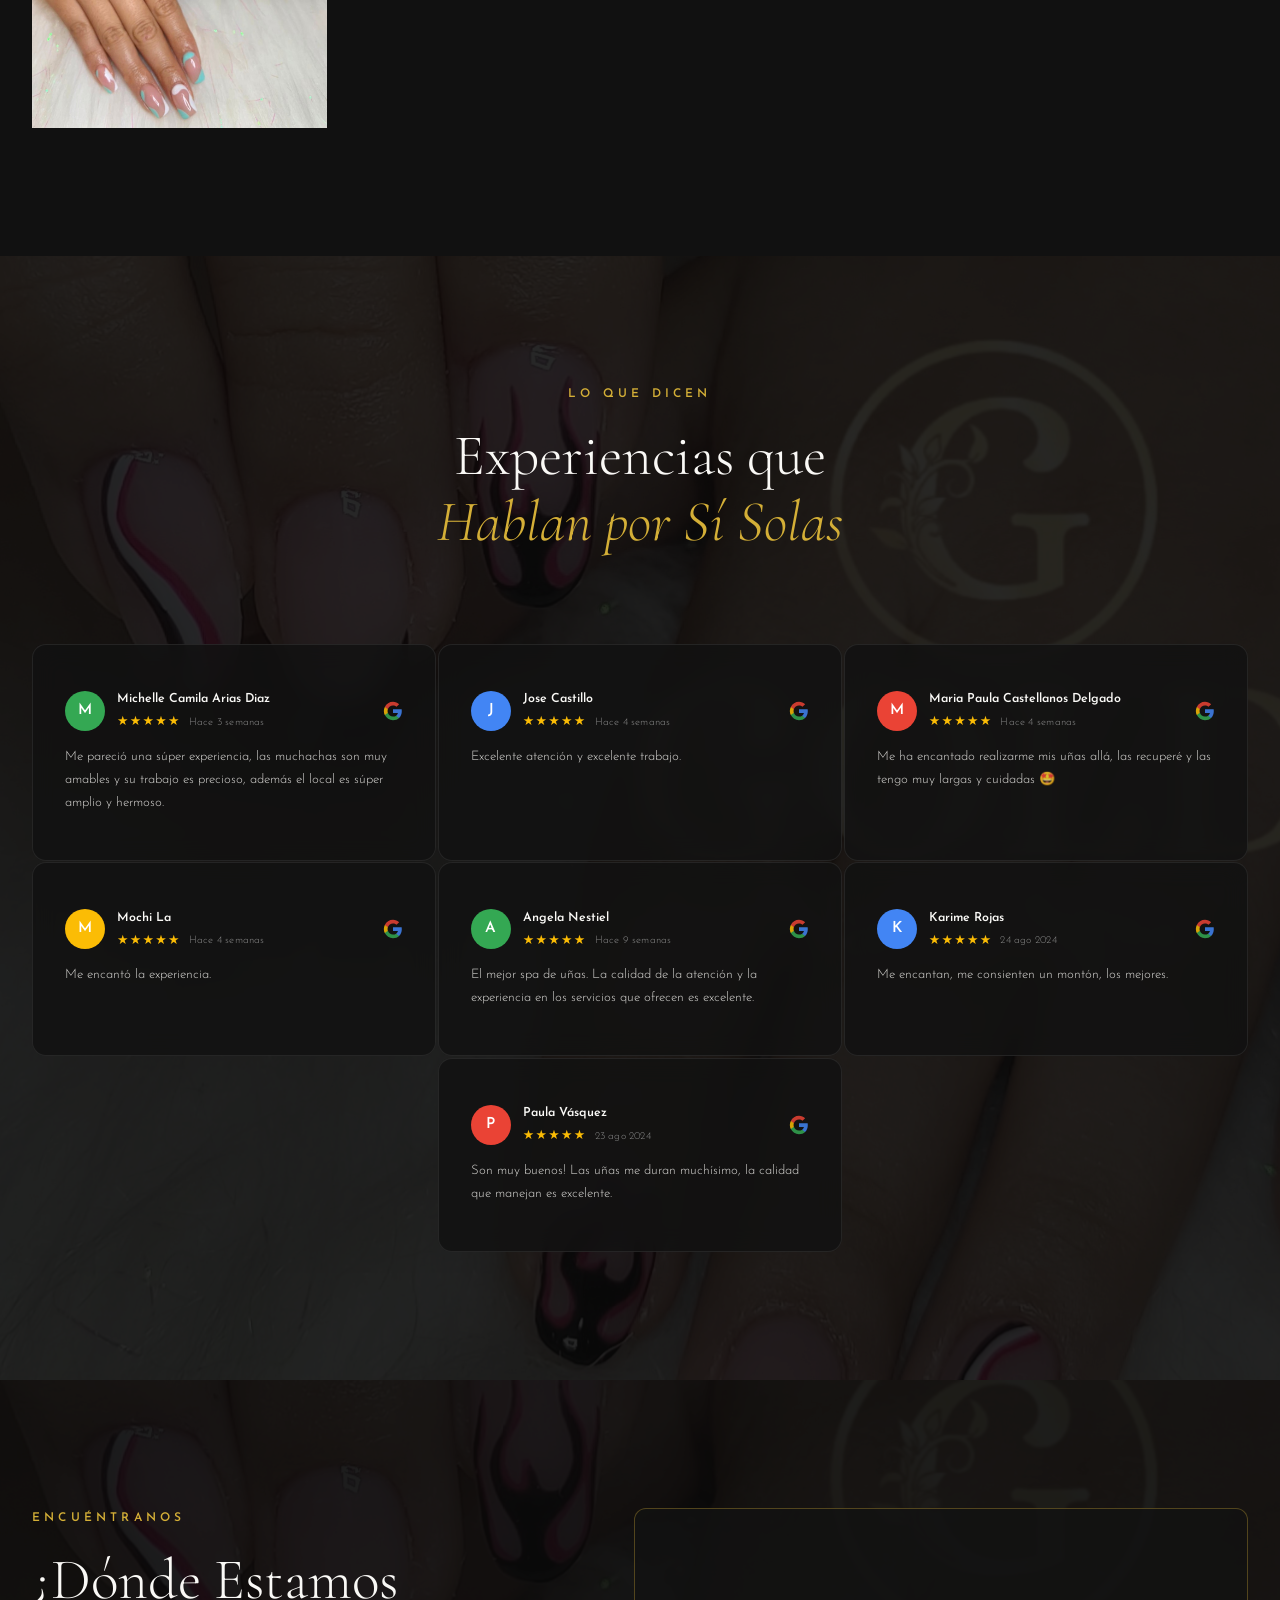
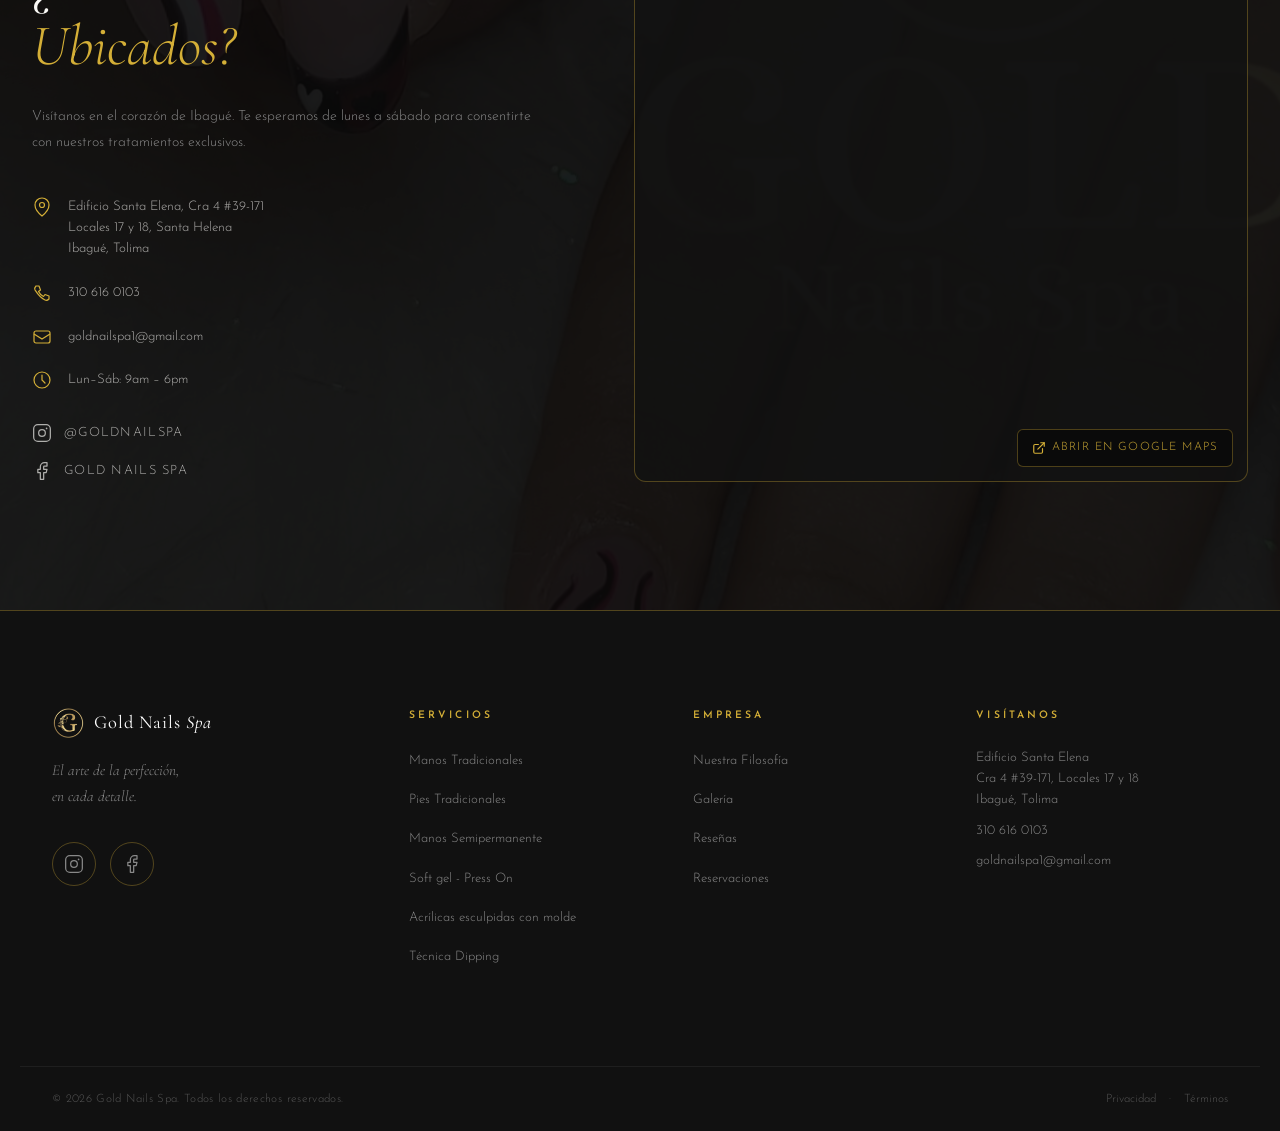
==== commit 4193ecb7: "Link all prices/durations to Servicios.json as single source of truth Adds services-sync.js, which f" ====
--- a/index.html
+++ b/index.html
@@ -35,7 +35,7 @@
   <meta name="twitter:image" content="https://www.goldnailspa.com/background.png" />
 
   <!-- ═══ LocalBusiness + NailSalon JSON-LD Schema ═══ -->
-  <script type="application/ld+json">
+  <script type="application/ld+json" id="ldJsonOffers">
   {
     "@context": "https://schema.org",
     "@type": ["NailSalon", "BeautySalon", "LocalBusiness"],
@@ -90,7 +90,7 @@
             "@type": "Service",
             "name": "Manicura Tradicional en Ibagué",
             "description": "Manicure tradicional con esmaltado clásico",
-            "offers": {"@type": "Offer", "priceCurrency": "COP", "price": "20000"}
+            "offers": {"@type": "Offer", "priceCurrency": "COP", "price": "24000"}
           }
         },
         {
@@ -99,7 +99,7 @@
             "@type": "Service",
             "name": "Manos Semipermanente en Ibagué",
             "description": "Manicure semipermanente de larga duración",
-            "offers": {"@type": "Offer", "priceCurrency": "COP", "price": "48000"}
+            "offers": {"@type": "Offer", "priceCurrency": "COP", "price": "52000"}
           }
         },
         {
@@ -108,7 +108,7 @@
             "@type": "Service",
             "name": "Pedicura en Ibagué",
             "description": "Pedicura spa completa con esmaltado",
-            "offers": {"@type": "Offer", "priceCurrency": "COP", "price": "42000"}
+            "offers": {"@type": "Offer", "priceCurrency": "COP", "price": "50000"}
           }
         },
         {
@@ -117,7 +117,7 @@
             "@type": "Service",
             "name": "Uñas Acrílicas en Ibagué",
             "description": "Extensiones acrílicas esculpidas con molde",
-            "offers": {"@type": "Offer", "priceCurrency": "COP", "price": "125000"}
+            "offers": {"@type": "Offer", "priceCurrency": "COP", "price": "130000"}
           }
         },
         {
@@ -126,7 +126,7 @@
             "@type": "Service",
             "name": "Soft Gel Press On en Ibagué",
             "description": "Uñas soft gel press on premium",
-            "offers": {"@type": "Offer", "priceCurrency": "COP", "price": "85000"}
+            "offers": {"@type": "Offer", "priceCurrency": "COP", "price": "90000"}
           }
         }
       ]
@@ -275,40 +275,40 @@
       <h2 class="section-title" id="services-title">Tratamientos de<br /><em>Alta Distinción</em></h2>
     </div>
     <div class="services-grid">
-      <article class="service-card reveal-up" tabindex="0">
+      <article class="service-card reveal-up" tabindex="0" data-servicio-key="Manos Semipermanente - Mujeres">
         <h3 class="service-name">Manos Semipermanente — Mujeres</h3>
         <p class="service-desc">Limpieza profunda en seco con exfoliación y esmaltado en gel. Incluye una uña decorada o diseño sencillo, y retiro del diseño realizado en el spa.</p>
-        <p class="service-price"><span>desde</span> $48.000</p>
+        <p class="service-price"><span>desde</span> $52.000</p>
         <a href="services.html" class="btn btn-ghost">Reservar</a>
       </article>
-      <article class="service-card reveal-up delay-1" tabindex="0">
+      <article class="service-card reveal-up delay-1" tabindex="0" data-servicio-key="Soft gel - Press On">
         <h3 class="service-name">Soft Gel — Press On</h3>
         <p class="service-desc">Sistema moderno para alargar uñas de forma rápida y con acabado natural. Limpieza en seco, exfoliación y esmaltado semipermanente.</p>
-        <p class="service-price"><span>desde</span> $85.000</p>
+        <p class="service-price"><span>desde</span> $90.000</p>
         <a href="services.html" class="btn btn-ghost">Reservar</a>
       </article>
-      <article class="service-card reveal-up delay-2" tabindex="0">
+      <article class="service-card reveal-up delay-2" tabindex="0" data-servicio-key="Acrílicas esculpidas con molde">
         <h3 class="service-name">Acrílicas Esculpidas con Molde</h3>
         <p class="service-desc">Limpieza en seco, uñas acrílicas esculpidas hasta largor número 3 con esmaltado semipermanente.</p>
-        <p class="service-price"><span>desde</span> $125.000</p>
+        <p class="service-price"><span>desde</span> $130.000</p>
         <a href="services.html" class="btn btn-ghost">Reservar</a>
       </article>
-      <article class="service-card reveal-up delay-3" tabindex="0">
+      <article class="service-card reveal-up delay-3" tabindex="0" data-servicio-key="Manos Tradicionales">
         <h3 class="service-name">Manicura Tradicional</h3>
         <p class="service-desc">Limpieza profunda, exfoliación y esmaltado tradicional. Incluye una uña con sticker; diseño a mano disponible con costo adicional.</p>
-        <p class="service-price"><span>desde</span> $20.000</p>
+        <p class="service-price"><span>desde</span> $24.000</p>
         <a href="services.html" class="btn btn-ghost">Reservar</a>
       </article>
-      <article class="service-card reveal-up delay-1" tabindex="0">
+      <article class="service-card reveal-up delay-1" tabindex="0" data-servicio-key="Pies semipermanente - Mujeres">
         <h3 class="service-name">Pies Semipermanente — Mujeres</h3>
         <p class="service-desc">Limpieza profunda en seco con exfoliación y esmaltado en gel. Incluye una uña decorada o diseño sencillo, y retiro del diseño realizado aquí.</p>
-        <p class="service-price"><span>desde</span> $42.000</p>
+        <p class="service-price"><span>desde</span> $50.000</p>
         <a href="services.html" class="btn btn-ghost">Reservar</a>
       </article>
-      <article class="service-card reveal-up delay-2" tabindex="0">
+      <article class="service-card reveal-up delay-2" tabindex="0" data-servicio-key="Retoque Press On">
         <h3 class="service-name">Retoque Press On</h3>
         <p class="service-desc">Retiro del esmaltado, limpieza en seco, nivelación del área de crecimiento con base rubber y esmaltado semipermanente.</p>
-        <p class="service-price"><span>desde</span> $70.000</p>
+        <p class="service-price"><span>desde</span> $75.000</p>
         <a href="services.html" class="btn btn-ghost">Reservar</a>
       </article>
     </div>
@@ -633,6 +633,7 @@
     <span>¡Solicitud enviada! Te contactaremos pronto.</span>
   </div>
 
+  <script src="services-sync.js"></script>
   <script src="main.js"></script>
   <script src="game.js"></script>
 </body>
--- a/styles.css
+++ b/styles.css
@@ -2448,6 +2448,12 @@
   color: #4ade80;
   margin: 0;
   line-height: 1;
+}
+.gns-terms {
+  font-size: 0.72rem;
+  color: var(--grey);
+  margin: 0.2rem 0 0;
+  letter-spacing: 0.01em;
 }
 .gns-voucher-pill {
   display: flex;
